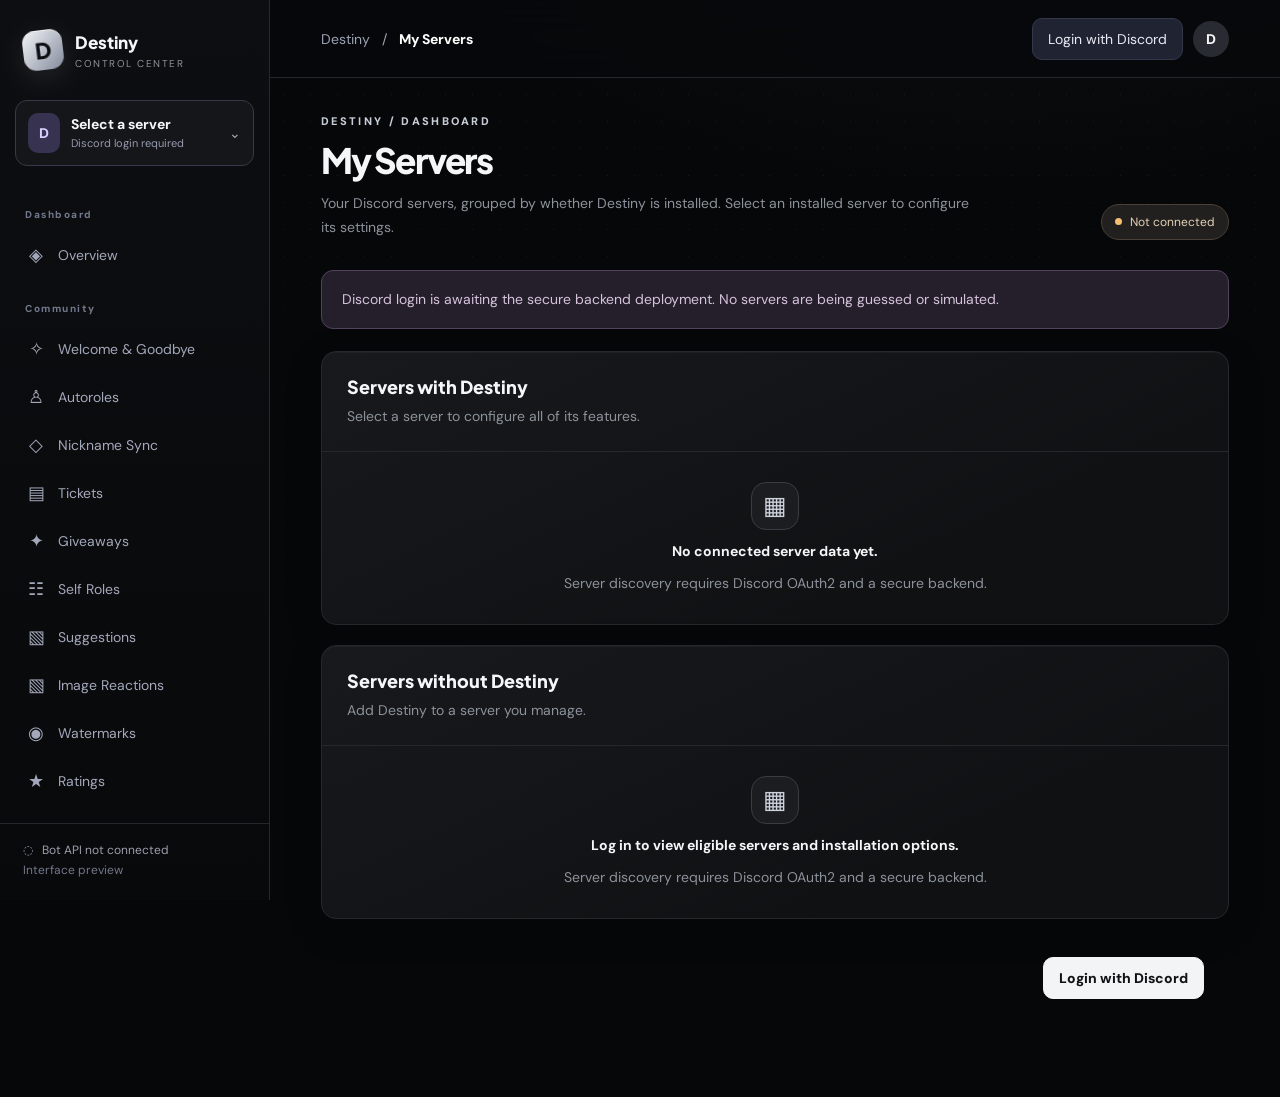
==== index.html @ 7f2bdb29 "Fix blocking JavaScript syntax error and make Discord login status actionable" ====
<!doctype html><html lang="en"><head><meta charset="utf-8"><meta name="viewport" content="width=device-width,initial-scale=1"><meta name="theme-color" content="#0b0d13"><title>DestinyDashboard | Destiny</title><link rel="preconnect" href="https://fonts.googleapis.com"><link href="https://fonts.googleapis.com/css2?family=DM+Sans:wght@400;500;600;700&family=Plus+Jakarta+Sans:wght@400;500;600;700;800&display=swap" rel="stylesheet"><style>
:root{color-scheme:dark;--bg:#060708;--panel:#101113;--line:#25272b;--muted:#8c929b;--fg:#f5f6f8;--accent:#d7dce6}*{box-sizing:border-box}body{margin:0;background:var(--bg);color:var(--fg);font:14px 'DM Sans',sans-serif}button,input,textarea,select{font:inherit}button{cursor:pointer}button:focus-visible,input:focus-visible,textarea:focus-visible{outline:2px solid var(--accent);outline-offset:2px}.app{display:flex;min-height:100vh}.sidebar{width:270px;background:#0b0c0e;border-right:1px solid #242734;position:sticky;top:0;height:100vh;display:flex;flex-direction:column;flex-shrink:0}.logo{display:flex;align-items:center;gap:12px;padding:26px 23px}.emblem{background:linear-gradient(135deg,#f3f5f8,#838b9c);color:#0b0d10;font:800 22px 'Plus Jakarta Sans';width:40px;height:40px;display:grid;place-items:center;border-radius:13px}.logo strong{font:800 17px 'Plus Jakarta Sans'}.logo small{display:block;color:var(--muted);font-size:10px;letter-spacing:.15em;margin-top:4px}.server-select{margin:0 15px 19px;padding:12px;border:1px solid #35394a;border-radius:12px;background:#151619;display:flex;align-items:center;gap:11px}.server-icon{background:#363250;color:#d6d0ff;padding:11px;border-radius:10px;font-weight:800}.server-select strong{display:block}.server-select small{color:#969bb0;font-size:11px}.server-select .chev{margin-left:auto;color:#a2a8bb}.navscroll{overflow-y:auto;padding:0 13px 18px;scrollbar-width:thin}.nav-group{font-size:10px;font-weight:800;letter-spacing:.15em;color:#72788c;margin:23px 12px 10px}.navitem{width:100%;background:none;border:0;color:#a2a8ba;padding:12px 13px;border-radius:10px;display:flex;align-items:center;gap:12px;text-align:left;transition:background .2s,color .2s,transform .2s}.navitem:hover{background:#202332;color:white}.navitem.active{background:#ffffff12;color:#f8f9fb;font-weight:700}.navitem .glyph{font-size:18px;width:20px;text-align:center}.sidebar-foot{margin-top:auto;border-top:1px solid var(--line);padding:18px 23px;color:#9ba0b0;font-size:12px}.main{min-width:0;flex:1}.topbar{height:78px;border-bottom:1px solid var(--line);display:flex;align-items:center;justify-content:space-between;padding:0 clamp(20px,4vw,55px);gap:15px}.breadcrumb{color:#9ca2b4}.breadcrumb strong{color:white}.right{display:flex;gap:10px;align-items:center}.button{background:#202331;border:1px solid #34384b;color:#e9eaf5;border-radius:10px;padding:11px 15px;transition:transform .2s,background .2s}.button:hover{transform:translateY(-2px);background:#2a2d40}.button.primary{background:#f3f4f6;border-color:#f3f4f6;color:#111214;font-weight:800}.avatar{width:36px;height:36px;background:#282b31;border-radius:50%;display:grid;place-items:center;font-weight:800}.content{max-width:1280px;padding:36px clamp(20px,4vw,55px) 80px;margin:auto}.pagehead{display:flex;align-items:flex-end;justify-content:space-between;gap:18px;margin-bottom:30px}.eyebrow{color:#c8ced9;font-size:11px;letter-spacing:.15em;text-transform:uppercase;font-weight:800}.pagehead h1{font:800 clamp(26px,3vw,35px) 'Plus Jakarta Sans';letter-spacing:-.04em;margin:10px 0}.pagehead p{color:var(--muted);margin:0;line-height:1.7;max-width:650px}.status{display:inline-flex;align-items:center;gap:8px;background:#241f2c;color:#d9bedb;border:1px solid #514057;border-radius:30px;padding:9px 13px;font-size:12px}.status i{width:7px;height:7px;border-radius:50%;background:#f5bf71}.stats{display:grid;grid-template-columns:repeat(4,minmax(0,1fr));gap:15px}.card{background:var(--panel);border:1px solid var(--line);border-radius:15px;padding:22px;transition:border-color .2s,transform .2s}.card:hover{border-color:#514c75}.card .metric{font:800 31px 'Plus Jakarta Sans';margin:18px 0 6px}.card .label{color:#b5bac9}.card small{color:#858c9f}.heading{font:800 18px 'Plus Jakarta Sans';margin:34px 0 16px}.feature-grid{display:grid;grid-template-columns:repeat(3,minmax(0,1fr));gap:15px}.feature{min-height:175px;text-align:left;display:flex;flex-direction:column;align-items:flex-start}.feature .symbol{font-size:24px;background:#25272c;border-radius:12px;padding:10px;margin-bottom:17px;color:#d6dce7}.feature strong{font:700 15px 'Plus Jakarta Sans';margin-bottom:7px}.feature p{margin:0;color:var(--muted);line-height:1.6;flex:1}.feature .arrow{align-self:flex-end;color:#b9b0ff;font-size:20px}.split{display:grid;grid-template-columns:1.6fr 1fr;gap:16px}.row{display:flex;align-items:center;justify-content:space-between;gap:12px;padding:16px 0;border-bottom:1px solid var(--line)}.row:last-child{border:0}.row small{color:var(--muted);display:block;margin-top:5px}.badge{color:#c8c1ff;background:#ffffff12;border:1px solid #ffffff25;border-radius:25px;padding:6px 10px;font-size:11px;white-space:nowrap}.panel{background:var(--panel);border:1px solid var(--line);border-radius:15px;overflow:hidden}.panel-head{padding:23px 25px;border-bottom:1px solid var(--line)}.panel-head h2{font:800 18px 'Plus Jakarta Sans';margin:0 0 7px}.panel-head p{margin:0;color:var(--muted);line-height:1.6}.fieldrow{padding:22px 25px;border-bottom:1px solid var(--line);display:grid;grid-template-columns:minmax(150px,1fr) minmax(210px,1.1fr);gap:20px;align-items:center}.fieldrow:last-child{border:0}.fieldrow strong{display:block;font-weight:700}.fieldrow small{display:block;color:var(--muted);margin-top:6px;line-height:1.6}.input{width:100%;background:#0e111a;border:1px solid #34394a;color:#f4f5ff;border-radius:10px;padding:12px 13px;min-height:44px}textarea.input{min-height:95px;resize:vertical}.toggle{width:47px;height:27px;border-radius:30px;border:1px solid #555c6d;background:#303646;position:relative;justify-self:start}.toggle:after{content:"";position:absolute;width:19px;height:19px;border-radius:50%;background:#aab0bf;top:3px;left:3px;transition:left .2s}.toggle.on{background:#8276e7}.toggle.on:after{left:23px;background:#fff}.actions{padding:18px 25px;display:flex;justify-content:flex-end;align-items:center;gap:10px}.alert{background:#241f2b;border:1px solid #53425c;color:#d6c2dc;border-radius:12px;padding:17px 20px;line-height:1.7;margin-top:18px}.catalog{display:grid;grid-template-columns:repeat(2,minmax(0,1fr));gap:12px}.command{padding:17px 20px;background:#151925;border:1px solid #303447;border-radius:12px}.command strong{font-family:monospace}.command small{float:right;color:#b5adff}.toolbar{display:flex;gap:12px;margin-bottom:20px}.toolbar .input{flex:1}.hidden{display:none!important}.menu{display:none}.overlay{display:none}@media(max-width:1100px){.stats{grid-template-columns:repeat(2,1fr)}.feature-grid{grid-template-columns:repeat(2,1fr)}}@media(max-width:760px){.sidebar{position:fixed;z-index:10;transform:translateX(-100%);transition:transform .25s}.sidebar.open{transform:none}.overlay.open{display:block;position:fixed;inset:0;background:#0009;z-index:9}.menu{display:block}.topbar{padding:0 18px}.content{padding:28px 18px}.feature-grid,.split,.catalog{grid-template-columns:1fr}.pagehead{display:block}.pagehead .status{margin-top:18px}.fieldrow{grid-template-columns:1fr;gap:12px}.right .button{font-size:12px}.stats{gap:10px}.card{padding:17px}}@media(prefers-reduced-motion:reduce){*,*:before,*:after{transition:none!important;animation:none!important}}
.ai-plans{display:grid;grid-template-columns:repeat(2,minmax(0,1fr));gap:16px;margin-bottom:20px}.ai-plan{padding:27px}.ai-plan h2{font:800 28px 'Plus Jakarta Sans';margin:17px 0 7px}.ai-plan p{color:#a4aac0;line-height:1.6;margin:0 0 18px}.premium-plan{background:radial-gradient(ellipse at 100% 0%,#7365bb35,transparent 65%),#171625;border-color:#5b606b}.ai-benefit{padding:9px 0;color:#c2c5d3}.ai-plan-foot{margin-top:21px;padding-top:18px;border-top:1px solid #38364d;color:#b5aaff;font-weight:700}.ai-usage{margin-bottom:20px}.usage-body{padding:24px}.usage-top{font-weight:700;margin-bottom:15px}.usage-track{height:12px;border-radius:20px;background:#303347;margin-bottom:12px}.usage-body small{color:#9299ac}.premium-tag{display:inline-block;margin-top:10px;background:#7664b22b;border:1px solid #7d68ba66;border-radius:7px;padding:5px 9px;color:#c5b4ff;font-size:10px;font-weight:800;letter-spacing:.07em}.premium-locked{background:#19172466}.premium-locked .input,.premium-locked .toggle{opacity:.48;cursor:not-allowed}@media(max-width:760px){.ai-plans{grid-template-columns:1fr}}
/* Destiny motion and material system */
html{scroll-behavior:smooth}body{background:radial-gradient(ellipse 65% 40% at 78% -10%,#31384428,transparent 72%),#060708;overflow-x:hidden}
body:before{content:"";position:fixed;inset:0;pointer-events:none;z-index:0;opacity:.14;background-image:radial-gradient(#a7b0be 0.6px,transparent .6px);background-size:27px 27px;mask-image:linear-gradient(to bottom,#000,transparent 75%)}
.app{position:relative;z-index:1}.sidebar{background:linear-gradient(180deg,#0d0e11,#08090a)}.logo{padding-top:30px;padding-bottom:30px}.emblem{box-shadow:0 7px 26px #a9b2c022, inset 0 1px 0 #fff9;transform:rotate(-7deg);transition:transform .55s cubic-bezier(.2,1.7,.3,1)}.emblem:hover{transform:rotate(0deg) scale(1.08)}
.topbar{background:#08090bbd;backdrop-filter:blur(20px);-webkit-backdrop-filter:blur(20px)}.content{animation:destinyEnter .65s cubic-bezier(.16,1,.3,1) both}
.card,.panel,.command{background:linear-gradient(155deg,#17191c,#101113 72%);box-shadow:0 10px 36px #00000030,inset 0 1px 0 #ffffff0a}.card{position:relative;transform-style:preserve-3d;will-change:transform;transition:transform .42s cubic-bezier(.16,1,.3,1),box-shadow .42s,border-color .42s}.card:hover{transform:perspective(950px) translateY(-5px) rotateX(1.4deg);box-shadow:0 22px 55px #0009,0 0 0 1px #ffffff0c,inset 0 1px 0 #ffffff14;border-color:#6a6f79}.feature .symbol{background:linear-gradient(145deg,#343840,#1b1e22);box-shadow:inset 0 1px 0 #ffffff1b,0 8px 20px #0006}.feature .arrow{transition:transform .3s}.feature:hover .arrow{transform:translate(4px,-4px)}.navitem{transition:background .25s,color .25s,transform .35s cubic-bezier(.16,1,.3,1)}.navitem:hover{transform:translateX(4px)}.button{transition:transform .3s cubic-bezier(.16,1,.3,1),background .2s,box-shadow .3s}.button.primary:hover{box-shadow:0 9px 30px #d6dbe52b}.button:active,.feature:active{transform:scale(.975)}.input{background:#090a0c;border-color:#34373e}.input:focus{border-color:#b3b9c5;box-shadow:0 0 0 3px #ffffff12;outline:0}.toggle.on{background:#e5e8ee}.toggle.on:after{background:#17191d}.status{background:#22201e;color:#e3d1b8;border-color:#4a4037}.eyebrow{letter-spacing:.21em}.pagehead h1{letter-spacing:-.055em}.ai-plan.premium-plan{background:radial-gradient(ellipse at 90% -10%,#8994a327,transparent 62%),linear-gradient(145deg,#191b20,#0e1012);border-color:#4c515b}.premium-tag{background:#ffffff10;border-color:#ffffff30;color:#e4e8ef}.ai-plan-foot{color:#dce0e8}.badge{color:#dce0e8}
@keyframes destinyEnter{from{opacity:0;transform:translateY(16px);filter:blur(3px)}to{opacity:1;transform:translateY(0);filter:blur(0)}}@media(prefers-reduced-motion:reduce){html{scroll-behavior:auto}.content{animation:none}.card:hover{transform:none}}
.server-empty{min-height:172px;display:flex;flex-direction:column;align-items:center;justify-content:center;gap:12px;padding:30px;text-align:center}.server-empty-icon{width:48px;height:48px;border:1px solid #393c42;background:#1b1d21;border-radius:15px;display:grid;place-items:center;color:#cdd2dc;font-size:25px}.server-empty strong{font-size:14px}.server-empty p{color:var(--muted);margin:0;line-height:1.6}.server-select{transition:background .2s,transform .3s}.server-select:hover{background:#24262b;transform:translateY(-2px)}.login-notice{position:fixed;bottom:24px;right:24px;z-index:300;max-width:380px;border:1px solid #595d65;padding:21px 44px 20px 20px;background:#1b1d21;color:#f4f5f7;border-radius:15px;box-shadow:0 25px 90px #000a;animation:destinyEnter .3s ease-out}.login-notice strong{display:block;font-size:14px}.login-notice p{font-size:13px;color:#bec2cb;line-height:1.6;margin:9px 0 0}.login-close{background:none;border:0;color:#ced3dc;position:absolute;top:13px;right:14px;font-size:16px}@media(max-width:560px){.login-notice{left:15px;right:15px;bottom:15px}}</style></head><body><div class="overlay" id="overlay"></div><div class="app"><aside class="sidebar" id="sidebar"><div class="logo"><div class="emblem">D</div><div><strong>Destiny</strong><small>CONTROL CENTER</small></div></div><div class="server-select"><div class="server-icon">D</div><div><strong>Select a server</strong><small>Discord login required</small></div><span class="chev">⌄</span></div><div class="navscroll" id="nav"></div><div class="sidebar-foot">◌ &nbsp; Bot API not connected<br><span style="color:#71788c;line-height:2">Interface preview</span></div></aside><main class="main"><header class="topbar"><div style="display:flex;align-items:center;gap:14px"><button class="button menu" id="menu" aria-label="Open menu">☰</button><span class="breadcrumb">Destiny &nbsp; / &nbsp; <strong id="crumb">Overview</strong></span></div><div class="right"><button class="button" id="connect">Login with Discord</button><div class="avatar">D</div></div></header><div class="content" id="content"></div></main></div><script>
const FOUNDER_IDS=['1348206616973152336','1041404091936538624'];window.DESTINY_API_URL='';const sections=[["Overview","layout-dashboard","Dashboard","Monitor bot health and configure your server"],["Welcome & Goodbye","hand","Community","Personalize join and leave experiences"],["Autoroles","users","Community","Automatic member and bot roles"],["Nickname Sync","tag","Community","Keep rank-based nicknames consistent"],["Tickets","ticket","Community","Support ticket panels and channels"],["Giveaways","gift","Community","Giveaway creation and entries"],["Self Roles","list-check","Community","Member role selection panels"],["Suggestions","message-square","Community","Collect and organize feedback"],["Image Reactions","image","Community","Automatic image reposts and reactions"],["Watermarks","droplets","Community","Owner-controlled image watermarks"],["Ratings","star","Community","Two-reaction rating channels"],["Moderation","shield","Security","Warnings, mutes, kicks and bans"],["Anti-Raid","shield-alert","Security","Honeypot protection"],["Invite Tracker","user-plus","Insights","Invite attribution and leaderboards"],["Server Stats","chart-no-axes-column","Insights","Automatic stat channels"],["Deployments","calendar-clock","Operations","Deployment schedules and reminders"],["Squads","users-round","Operations","Fireteam formation"],["Bump Reminder","bell","Operations","DISBOARD reminders"],["AI Assistant","bot","Operations","Channel AI and conversation memory"],["Commands","terminal","Advanced","Search command reference"],["Integrations","plug","Advanced","Connect authentication and bot API"]],configs={"Welcome & Goodbye":[["Welcome channel","channel","Channel where new members are greeted"],["Welcome message","textarea","Supports {user} and {username}"],["Goodbye channel","channel","Where departure messages appear"],["Goodbye message","textarea","Message shown when a member leaves"],["Show avatar","toggle","Include profile picture in welcome image"],["Show footer","toggle","Display image footer"]],"Autoroles":[["Member roles","roles","Automatically assign to human members"],["Bot roles","roles","Automatically assign to bots"],["Apply on join","toggle","Enable role assignment for new members"]],"Nickname Sync":[["Target role","role","Role whose members receive the nickname"],["Nickname template","text","Use {username} in the nickname"],["Enforce nickname","toggle","Reapply when nicknames or roles change"]],"Tickets":[["Panel channel","channel","Where members open tickets"],["Ticket category","channel","Category for new ticket channels"],["Panel message","textarea","Description on the panel"],["Button label","text","Text on the open ticket button"],["Opening message","textarea","Message inside new tickets"]],"Giveaways":[["Giveaway title","text","Name of the event"],["Prize","text","What members can win"],["Description","textarea","Optional details"],["Duration","text","Example: 1d or 12h"],["Maximum entrants","number","Optional limit"]],"Self Roles":[["Panel channel","channel","Where role selection appears"],["Panel message","textarea","Instructions for members"],["Selectable roles","roles","Roles offered to members"],["Single selection","toggle","Only one role at a time"]],"Suggestions":[["Suggestions channel","channel","Where suggestions are posted"],["Enabled","toggle","Accept community suggestions"]],"Image Reactions":[["Image channel","channel","Image repost and reaction channel"],["Reaction emojis","text","Enter emojis separated by spaces"]],"Watermarks":[["Target channel","channel","Channel whose images are watermarked"],["Watermark text","text","Bottom-center text, max 80 characters"],["Watermark emojis","text","Optional watermark emojis"]],"Ratings":[["Rating channel","channel","Where messages receive rating reactions"],["Positive emoji","text","First rating emoji"],["Negative emoji","text","Second rating emoji"]],"Moderation":[["Moderation log channel","channel","Where moderation records appear"],["Warn thresholds","text","Requires bot integration to inspect current escalation rules"]],"Anti-Raid":[["Honeypot channel","channel","Channel monitored for unauthorized posts"],["Enabled","toggle","Enable protection"]],"Invite Tracker":[["Tracking enabled","toggle","Collect invite attribution"],["Leaderboard channel","channel","Optional reporting channel"]],"Server Stats":[["Statistics category","channel","Category for generated stat channels"],["Member count","toggle","Display member count"],["Bot count","toggle","Display bot count"],["Online count","toggle","Display online count"]],"Deployments":[["Deployment channel","channel","Channel used for announcements"],["Schedule","text","Example: tomorrow 18:30"],["Reminder","toggle","Send advance warning"]],"Squads":[["Voting message ID","text","Message containing squad reactions"],["Squad leader mode","text","Select leaders from configured candidates"]],"Bump Reminder":[["Reminder channel","channel","DISBOARD reminder channel"],["Reminder role","role","Role to mention after bump"],["Reminder enabled","toggle","Remind two hours after bump"]],"AI Assistant":[["AI enabled","toggle","Enable AI replies"],["AI channel","channel","Channel where AI is allowed"],["Memory enabled","toggle","Retain channel conversation context"]]},commands=[{"name":"ping","permission":"Public"},{"name":"members","permission":"Public"},{"name":"serverinfo","permission":"Public"},{"name":"userinfo","permission":"Public"},{"name":"history","permission":"Public"},{"name":"searchchat","permission":"Public"},{"name":"stats","permission":"Public"},{"name":"help","permission":"Public"},{"name":"site","permission":"Public"},{"name":"gif","permission":"Public"},{"name":"ai","permission":"Public"},{"name":"avatar","permission":"Public"},{"name":"servericon","permission":"Public"},{"name":"botinfo","permission":"Public"},{"name":"invites","permission":"Public"},{"name":"invites-leaderboard","permission":"Public"},{"name":"mute","permission":"Staff"},{"name":"unmute","permission":"Staff"},{"name":"ban","permission":"Staff"},{"name":"kick","permission":"Staff"},{"name":"warn","permission":"Staff"},{"name":"unwarn","permission":"Staff"},{"name":"resetstats","permission":"Staff"},{"name":"svwarn","permission":"Staff"},{"name":"svunwarn","permission":"Staff"},{"name":"resetsvstats","permission":"Staff"},{"name":"logs","permission":"Staff"},{"name":"svlogs","permission":"Staff"},{"name":"fulllogs","permission":"Staff"},{"name":"clear","permission":"Staff"},{"name":"say","permission":"Staff"},{"name":"dm","permission":"Staff"},{"name":"stop","permission":"Staff"},{"name":"start","permission":"Staff"},{"name":"deployment cancel","permission":"Staff"},{"name":"deployment reschedule","permission":"Staff"},{"name":"deployment","permission":"Staff"},{"name":"squad","permission":"Staff"},{"name":"giveaway","permission":"Staff"},{"name":"selfrole","permission":"Staff"},{"name":"rating","permission":"Staff"},{"name":"autorole","permission":"Staff"},{"name":"autorolegive","permission":"Staff"},{"name":"rolegive","permission":"Staff"},{"name":"autorolebot","permission":"Staff"},{"name":"autorolebotgive","permission":"Staff"},{"name":"rolebotgive","permission":"Staff"},{"name":"suggestion","permission":"Staff"},{"name":"imagesr","permission":"Staff"},{"name":"imagesrstats","permission":"Staff"},{"name":"imagesremove","permission":"Staff"},{"name":"welcomer","permission":"Staff"},{"name":"goodbye","permission":"Staff"},{"name":"tickets","permission":"Staff"},{"name":"antiraid","permission":"Staff"},{"name":"serverstats","permission":"Staff"},{"name":"pacimagesr","permission":"Owner"},{"name":"pacimagesrremove","permission":"Owner"},{"name":"nicknamerole","permission":"Owner"},{"name":"test","permission":"Owner"},{"name":"elink","permission":"Owner"},{"name":"turnoff","permission":"Owner"}];
const nav=document.getElementById('nav'),content=document.getElementById('content'),sidebar=document.getElementById('sidebar'),overlay=document.getElementById('overlay');let current='My Servers',draft={},selectedGuild=null;const icons={'Overview':'◈','My Servers':'▦','Welcome & Goodbye':'✧','Autoroles':'♙','Nickname Sync':'◇','Tickets':'▤','Giveaways':'✦','Self Roles':'☷','Suggestions':'▧','Image Reactions':'▧','Watermarks':'◉','Ratings':'★','Moderation':'⬡','Anti-Raid':'⚑','Invite Tracker':'♧','Server Stats':'▥','Deployments':'◷','Squads':'♟','Bump Reminder':'♧','AI Assistant':'✳','Bot Appearance':'◈','Commands':'⌘','Discord Login':'↗'};
function el(tag,cls,txt){const x=document.createElement(tag);if(cls)x.className=cls;if(txt!==undefined)x.textContent=txt;return x}function add(parent,...children){parent.append(...children);return parent}
let group='';for(const [name,icon,g] of sections){if(g!==group){group=g;nav.append(el('div','nav-group',g))}const b=el('button','navitem');b.dataset.page=name;add(b,el('span','glyph',icons[name]||'◈'),el('span','',name));b.onclick=()=>go(name);nav.append(b)}
function header(name,subtitle){const wrap=el('div','pagehead'),left=el('div');add(left,el('div','eyebrow','Destiny / '+(sections.find(x=>x[0]===name)?.[2]||'Dashboard')),el('h1','',name==='Overview'?'Your server, simplified.':name),el('p','',subtitle));add(wrap,left,add(el('div','status'),el('i'),el('span','','Not connected')));return wrap}
function go(name){current=name;draft={};document.getElementById('crumb').textContent=name;nav.querySelectorAll('.navitem').forEach(x=>x.classList.toggle('active',x.dataset.page===name));sidebar.classList.remove('open');overlay.classList.remove('open');history.replaceState(null,'','#'+encodeURIComponent(name));content.replaceChildren();content.style.animation='none';void content.offsetWidth;content.style.animation='';if(name==='My Servers')myServers();else if(name==='Overview')overview();else if(name==='Commands')showCommands();else if(name==='Discord Login')integrations();else settings(name);window.scrollTo(0,0)}
function feature(name,description){const b=el('button','card feature');add(b,el('span','symbol',icons[name]||'✧'),el('strong','',name),el('p','',description),el('span','arrow','↗'));b.onclick=()=>go(name);return b}
function loginDiscord(){
const api=String(window.DESTINY_API_URL||'').trim();
if(!api || !api.startsWith('https://')){
 const existing=document.getElementById('login-notice');
 if(existing)existing.remove();
 const notice=el('div','login-notice');
 notice.id='login-notice';
 notice.setAttribute('role','alert');
 add(notice,el('strong','','Discord sign-in is not connected yet'),el('p','','The page is ready, but the OAuth server has not been deployed. A Discord Application ID and securely hosted authentication service are required for real login.'));
 const close=el('button','login-close','✕');close.setAttribute('aria-label','Dismiss');close.onclick=()=>notice.remove();notice.append(close);
 document.body.append(notice);return;
}
const base=api.endsWith('/')?api.slice(0,-1):api;
window.location.assign(base+'/api/auth/discord');
}
function myServers(){
content.append(header('My Servers','Your Discord servers, grouped by whether Destiny is installed. Select an installed server to configure its settings.'));
const notice=el('div','alert','Discord login is awaiting the secure backend deployment. No servers are being guessed or simulated.');notice.style.marginBottom='22px';content.append(notice);
for(const [title,subtitle,empty] of [['Servers with Destiny','Select a server to configure all of its features.','No connected server data yet.'],['Servers without Destiny','Add Destiny to a server you manage.','Log in to view eligible servers and installation options.']]){
const p=el('section','panel');p.style.marginBottom='20px';const h=el('div','panel-head');add(h,el('h2','',title),el('p','',subtitle));p.append(h);const e=el('div','server-empty');add(e,el('div','server-empty-icon','▦'),el('strong','',empty),el('p','','Server discovery requires Discord OAuth2 and a secure backend.'));p.append(e);content.append(p)}
const actions=el('div','actions');const btn=el('button','button primary','Login with Discord');btn.onclick=loginDiscord;actions.append(btn);content.append(actions);
}
function overview(){content.append(header('Overview','Everything your Destiny bot can do, organized into settings you can actually find.'));const stats=el('div','stats');for(const [title,value,sub] of [['Members','—','Awaiting Discord'],['Online','—','Awaiting Discord'],['Commands used','—','Awaiting telemetry'],['Uptime','—','Awaiting telemetry']]){const c=el('article','card');add(c,el('span','label',title),el('div','metric',value),el('small','',sub));stats.append(c)}content.append(stats,el('h2','heading','Quick setup'));const grid=el('div','feature-grid');for(const name of ['Welcome & Goodbye','Autoroles','Tickets','Bot Appearance','Server Stats','Nickname Sync'])grid.append(feature(name,sections.find(x=>x[0]===name)[3]));content.append(grid,el('h2','heading','System overview'));const split=el('div','split'),left=el('div','panel'),right=el('div','panel');const lh=el('div','panel-head');add(lh,el('h2','','Features'),el('p','','Manage the bot through dedicated pages'));left.append(lh);for(const name of ['Giveaways','Invite Tracker','Deployments','AI Assistant']){const r=el('div','row');r.style.margin='0 22px';add(r,el('strong','',name),el('span','badge','Configure →'));r.style.cursor='pointer';r.onclick=()=>go(name);left.append(r)}const rh=el('div','panel-head');add(rh,el('h2','','Connection status'),el('p','','Live controls require an authenticated backend'));right.append(rh);for(const [n,s] of [['Dashboard','Ready'],['Discord login','Not connected'],['Bot API','Not connected']]){const r=el('div','row');r.style.margin='0 22px';add(r,el('span','',n),el('span','badge',s));right.append(r)}split.append(left,right);content.append(split)}
function settings(name){if(name==='AI Assistant'){aiStudio();return}if(name==='Bot Appearance'){botAppearance();return}content.append(header(name,sections.find(x=>x[0]===name)?.[3]||'Manage settings'));if(!selectedGuild){const n=el('div','alert','No Discord server selected. Connect Discord and choose a server from My Servers before editing settings.');n.style.marginBottom='18px';content.append(n)}const panel=el('section','panel'),ph=el('div','panel-head');add(ph,el('h2','','Configuration'),el('p','','Set up your preferences using the fields below. These values are not yet connected to the running bot.'));panel.append(ph);const fields=configs[name]||[];for(const [label,type,help] of fields){const row=el('div','fieldrow'),info=el('div');add(info,el('strong','',label),el('small','',help));let input;if(type==='toggle'){input=el('button','toggle');input.type='button';input.setAttribute('aria-label',label);input.setAttribute('aria-pressed','false');input.onclick=()=>{input.classList.toggle('on');input.setAttribute('aria-pressed',input.classList.contains('on'));draft[label]=input.classList.contains('on')}}else if(type==='textarea'){input=el('textarea','input');input.placeholder='Enter '+label.toLowerCase();input.oninput=()=>draft[label]=input.value}else{input=el('input','input');input.type=type==='number'?'number':'text';input.placeholder=type==='channel'?'Select a channel after connecting Discord':type==='roles'||type==='role'?'Select roles after connecting Discord':'Enter '+label.toLowerCase();input.oninput=()=>draft[label]=input.value}row.append(info,input);panel.append(row)}const actions=el('div','actions'),msg=el('span','', '');msg.style.color='#a6aec1';const reset=el('button','button','Cancel'),save=el('button','button primary','Save changes');reset.onclick=()=>go(name);save.onclick=()=>{msg.textContent='Connect Discord and the bot API to save changes safely.'};actions.append(msg,reset,save);panel.append(actions);content.append(panel);const alert=el('div','alert','Preview mode: No changes are being sent to Discord or written to the bot configuration. Role/channel selection and saving will be enabled only after secure authentication and API integration.');content.append(alert)}
function botAppearance(){
content.append(header('Bot Appearance','Customize the Destiny bot identity with Premium appearance controls.'));
const p=el('section','panel'),h=el('div','panel-head');add(h,el('h2','','Bot identity'),el('p','','Preview profile and server identity changes. Actual updates require Discord login, permission checks, and the bot API.'));p.append(h);
const fields=[['Server nickname','text','Changes how the bot appears in the selected Discord server'],['Profile picture URL','url','Static PNG/JPG or animated GIF when supported by Discord'],['Banner image URL','url','Static or animated image if Discord permits bot banners'],['About me','textarea','Public description where supported']];
for(const [name,type,help] of fields){const row=el('div','fieldrow'),info=el('div');add(info,el('strong','',name),el('small','',help));info.append(el('span','premium-tag','✦ PREMIUM'));const input=type==='textarea'?el('textarea','input'):el('input','input');if(type!=='textarea')input.type=type==='url'?'url':'text';input.placeholder=type==='url'?'https://example.com/image.png':'Enter '+name.toLowerCase();input.disabled=true;row.classList.add('premium-locked');row.append(info,input);p.append(row)}
const actions=el('div','actions'),msg=el('span','','');msg.style.color='#a6aec1';const btn=el('button','button primary','Apply appearance');btn.onclick=()=>msg.textContent='Connect Discord and the bot API to verify Premium access and apply changes.';actions.append(msg,btn);p.append(actions);content.append(p);
const access=el('section','panel');access.style.marginTop='20px';const ah=el('div','panel-head');add(ah,el('h2','','Founder Premium access'),el('p','','Lifetime complimentary Premium is reserved for the two founder Discord accounts.'));access.append(ah);for(const [label,id] of [['Founder','1348206616973152336'],['Co-founder','1041404091936538624']]){const row=el('div','row');row.style.padding='17px 25px';const who=el('div');add(who,el('strong','',label),el('small','',id));row.append(who,el('span','badge','Lifetime Premium'));access.append(row)}content.append(access,el('div','alert','Founder entitlements are defined in the dashboard design, but not authenticated or enforced yet. A backend must verify Discord account IDs before granting privileges. Animated assets depend on Discord support, not the Destiny plan.'));
}
function aiStudio(){
content.append(header('AI Assistant','A dedicated AI workspace with transparent usage limits, model selection, and premium controls.'));
const plans=el('div','ai-plans');
for(const [tier,price,details,features] of [
['Free','100 / day','100 AI messages per server per UTC day',['Standard AI model','Basic channel configuration','Daily allowance resets at 00:00 UTC']],
['Premium','Coming soon','Higher limits and advanced features',['Advanced AI model selection','Custom personality and expanded memory','Priority processing']]]){
const card=el('article','card ai-plan'+(tier==='Premium'?' premium-plan':''));
const tag=el('div','eyebrow',tier==='Premium'?'✦ Destiny PREMIUM':'Destiny FREE');
const heading=el('h2','',price);const p=el('p','',details);
card.append(tag,heading,p);
for(const f of features){const item=el('div','ai-benefit','✓  '+f);card.append(item)}
const foot=el('div','ai-plan-foot',tier==='Premium'?'Premium subscriptions not configured':'Default plan');card.append(foot);plans.append(card)}
content.append(plans);
const usage=el('section','panel ai-usage'),head=el('div','panel-head');
add(head,el('h2','','Daily AI usage'),el('p','','Free plan: 100 messages per server per UTC day. Usage must be measured by the running bot.'));
usage.append(head);
const body=el('div','usage-body');add(body,el('div','usage-top','Messages remaining: unavailable until connected'),el('div','usage-track'));const note=el('small','','The bot is not connected, so no real usage counter or quota enforcement is active on this website.');body.append(note);usage.append(body);content.append(usage);
const panel=el('section','panel'),ph=el('div','panel-head');add(ph,el('h2','','AI configuration'),el('p','','Choose the AI experience for your server. Changes require a connected, authenticated bot backend.'));panel.append(ph);
for(const [label,kind,help,premium] of [
['AI status','toggle','Enable AI responses',false],
['AI channel','text','Discord channel ID where AI can reply',false],
['Free model','select','Standard model currently configured in the bot',false],
['Custom personality','textarea','Premium: adjust the assistant’s tone and instructions',true],
['Expanded memory','toggle','Premium: extended conversation context',true],
['Priority responses','toggle','Premium: elevated request priority',true],
['Advanced model','select','Premium: additional models when backend supports them',true]]){
const row=el('div','fieldrow'),info=el('div');add(info,el('strong','',label),el('small','',help));if(premium)info.append(el('span','premium-tag','✦ PREMIUM'));let input;
if(kind==='toggle'){input=el('button','toggle');input.type='button';input.setAttribute('aria-label',label);input.setAttribute('aria-pressed','false');input.onclick=()=>{input.classList.toggle('on');input.setAttribute('aria-pressed',String(input.classList.contains('on')))}}else if(kind==='textarea'){input=el('textarea','input');input.placeholder='Premium customization'}else if(kind==='select'){input=el('select','input');const option=el('option','',premium?'Available with Premium':'Current bot model (server managed)');input.append(option)}else{input=el('input','input');input.placeholder='Select after connecting Discord'}
if(premium){input.disabled=true;row.classList.add('premium-locked')}row.append(info,input);panel.append(row)}
const actions=el('div','actions');const msg=el('span','','');msg.style.color='#a6aec1';const save=el('button','button primary','Save AI settings');save.onclick=()=>msg.textContent='Connect the bot API to save and enforce AI settings.';actions.append(msg,save);panel.append(actions);content.append(panel,el('div','alert','The 100-message Free quota is a planned server-side rule, not currently enforced. A secure bot-side counter, plan validation, and UTC daily reset must be implemented before launch. Premium access is not sold or charged here.'));
}
function showCommands(){content.append(header('Commands','Reference for public, staff, and owner commands found in the Destiny bot source.'));const toolbar=el('div','toolbar'),search=el('input','input');search.placeholder='Search commands';search.setAttribute('aria-label','Search commands');const select=el('select','input');select.style.maxWidth='180px';for(const v of ['All','Public','Staff','Owner']){const o=el('option','',v);o.value=v;select.append(o)}toolbar.append(search,select);const grid=el('div','catalog');function render(){grid.replaceChildren();for(const x of commands.filter(x=>(select.value==='All'||select.value===x.permission)&&x.name.toLowerCase().includes(search.value.toLowerCase()))){const c=el('div','command');add(c,el('small','',x.permission),el('strong','','/'+x.name));grid.append(c)}}search.oninput=render;select.onchange=render;render();content.append(toolbar,grid)}
function integrations(){
content.append(header('Discord Login','Sign in with Discord to view servers you manage and configure Destiny.'));
const card=el('section','panel');card.style.maxWidth='650px';card.style.margin='0 auto';card.style.textAlign='center';card.style.padding='55px 28px';
const mark=el('div','','◈');mark.style.fontSize='44px';mark.style.marginBottom='18px';card.append(mark,el('h2','','Your servers. One dashboard.'));
const desc=el('p','','Sign in with Discord to access servers where Destiny is installed, or add Destiny to another server.');desc.style.color='#a4aab5';desc.style.lineHeight='1.8';desc.style.maxWidth='420px';desc.style.margin='14px auto 27px';card.append(desc);
const button=el('button','button primary','Login with Discord ↗');button.style.padding='16px 34px';button.onclick=loginDiscord;card.append(button);
const note=el('p','','Discord authentication will become available once the secure OAuth service is deployed.');note.style.color='#858b96';note.style.fontSize='12px';note.style.marginTop='20px';card.append(note);content.append(card);
}
document.getElementById('menu').onclick=()=>{sidebar.classList.add('open');overlay.classList.add('open')};overlay.onclick=()=>{sidebar.classList.remove('open');overlay.classList.remove('open')};document.getElementById('connect').onclick=loginDiscord;document.querySelector('.server-select').style.cursor='pointer';document.querySelector('.server-select').onclick=()=>go('My Servers');go(decodeURIComponent(location.hash.slice(1))&&sections.some(x=>x[0]===decodeURIComponent(location.hash.slice(1)))?decodeURIComponent(location.hash.slice(1)):'My Servers');
</script></body></html>
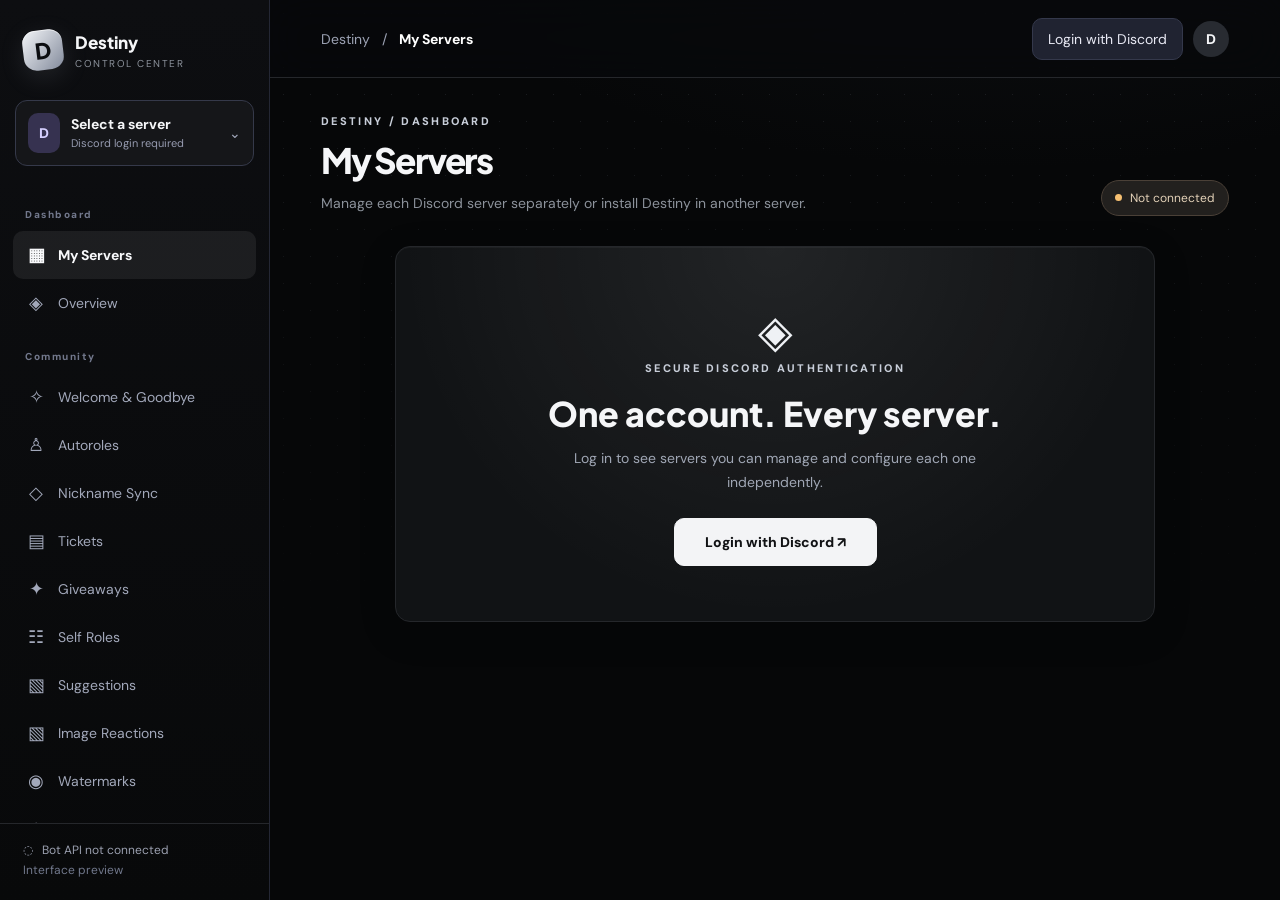
==== commit 1f757a4a: "Connect Destiny UI to OAuth API with account session and multi-server dashboard" ====
--- a/index.html
+++ b/index.html
@@ -8,35 +8,128 @@
 .topbar{background:#08090bbd;backdrop-filter:blur(20px);-webkit-backdrop-filter:blur(20px)}.content{animation:destinyEnter .65s cubic-bezier(.16,1,.3,1) both}
 .card,.panel,.command{background:linear-gradient(155deg,#17191c,#101113 72%);box-shadow:0 10px 36px #00000030,inset 0 1px 0 #ffffff0a}.card{position:relative;transform-style:preserve-3d;will-change:transform;transition:transform .42s cubic-bezier(.16,1,.3,1),box-shadow .42s,border-color .42s}.card:hover{transform:perspective(950px) translateY(-5px) rotateX(1.4deg);box-shadow:0 22px 55px #0009,0 0 0 1px #ffffff0c,inset 0 1px 0 #ffffff14;border-color:#6a6f79}.feature .symbol{background:linear-gradient(145deg,#343840,#1b1e22);box-shadow:inset 0 1px 0 #ffffff1b,0 8px 20px #0006}.feature .arrow{transition:transform .3s}.feature:hover .arrow{transform:translate(4px,-4px)}.navitem{transition:background .25s,color .25s,transform .35s cubic-bezier(.16,1,.3,1)}.navitem:hover{transform:translateX(4px)}.button{transition:transform .3s cubic-bezier(.16,1,.3,1),background .2s,box-shadow .3s}.button.primary:hover{box-shadow:0 9px 30px #d6dbe52b}.button:active,.feature:active{transform:scale(.975)}.input{background:#090a0c;border-color:#34373e}.input:focus{border-color:#b3b9c5;box-shadow:0 0 0 3px #ffffff12;outline:0}.toggle.on{background:#e5e8ee}.toggle.on:after{background:#17191d}.status{background:#22201e;color:#e3d1b8;border-color:#4a4037}.eyebrow{letter-spacing:.21em}.pagehead h1{letter-spacing:-.055em}.ai-plan.premium-plan{background:radial-gradient(ellipse at 90% -10%,#8994a327,transparent 62%),linear-gradient(145deg,#191b20,#0e1012);border-color:#4c515b}.premium-tag{background:#ffffff10;border-color:#ffffff30;color:#e4e8ef}.ai-plan-foot{color:#dce0e8}.badge{color:#dce0e8}
 @keyframes destinyEnter{from{opacity:0;transform:translateY(16px);filter:blur(3px)}to{opacity:1;transform:translateY(0);filter:blur(0)}}@media(prefers-reduced-motion:reduce){html{scroll-behavior:auto}.content{animation:none}.card:hover{transform:none}}
-.server-empty{min-height:172px;display:flex;flex-direction:column;align-items:center;justify-content:center;gap:12px;padding:30px;text-align:center}.server-empty-icon{width:48px;height:48px;border:1px solid #393c42;background:#1b1d21;border-radius:15px;display:grid;place-items:center;color:#cdd2dc;font-size:25px}.server-empty strong{font-size:14px}.server-empty p{color:var(--muted);margin:0;line-height:1.6}.server-select{transition:background .2s,transform .3s}.server-select:hover{background:#24262b;transform:translateY(-2px)}.login-notice{position:fixed;bottom:24px;right:24px;z-index:300;max-width:380px;border:1px solid #595d65;padding:21px 44px 20px 20px;background:#1b1d21;color:#f4f5f7;border-radius:15px;box-shadow:0 25px 90px #000a;animation:destinyEnter .3s ease-out}.login-notice strong{display:block;font-size:14px}.login-notice p{font-size:13px;color:#bec2cb;line-height:1.6;margin:9px 0 0}.login-close{background:none;border:0;color:#ced3dc;position:absolute;top:13px;right:14px;font-size:16px}@media(max-width:560px){.login-notice{left:15px;right:15px;bottom:15px}}</style></head><body><div class="overlay" id="overlay"></div><div class="app"><aside class="sidebar" id="sidebar"><div class="logo"><div class="emblem">D</div><div><strong>Destiny</strong><small>CONTROL CENTER</small></div></div><div class="server-select"><div class="server-icon">D</div><div><strong>Select a server</strong><small>Discord login required</small></div><span class="chev">⌄</span></div><div class="navscroll" id="nav"></div><div class="sidebar-foot">◌ &nbsp; Bot API not connected<br><span style="color:#71788c;line-height:2">Interface preview</span></div></aside><main class="main"><header class="topbar"><div style="display:flex;align-items:center;gap:14px"><button class="button menu" id="menu" aria-label="Open menu">☰</button><span class="breadcrumb">Destiny &nbsp; / &nbsp; <strong id="crumb">Overview</strong></span></div><div class="right"><button class="button" id="connect">Login with Discord</button><div class="avatar">D</div></div></header><div class="content" id="content"></div></main></div><script>
-const FOUNDER_IDS=['1348206616973152336','1041404091936538624'];window.DESTINY_API_URL='';const sections=[["Overview","layout-dashboard","Dashboard","Monitor bot health and configure your server"],["Welcome & Goodbye","hand","Community","Personalize join and leave experiences"],["Autoroles","users","Community","Automatic member and bot roles"],["Nickname Sync","tag","Community","Keep rank-based nicknames consistent"],["Tickets","ticket","Community","Support ticket panels and channels"],["Giveaways","gift","Community","Giveaway creation and entries"],["Self Roles","list-check","Community","Member role selection panels"],["Suggestions","message-square","Community","Collect and organize feedback"],["Image Reactions","image","Community","Automatic image reposts and reactions"],["Watermarks","droplets","Community","Owner-controlled image watermarks"],["Ratings","star","Community","Two-reaction rating channels"],["Moderation","shield","Security","Warnings, mutes, kicks and bans"],["Anti-Raid","shield-alert","Security","Honeypot protection"],["Invite Tracker","user-plus","Insights","Invite attribution and leaderboards"],["Server Stats","chart-no-axes-column","Insights","Automatic stat channels"],["Deployments","calendar-clock","Operations","Deployment schedules and reminders"],["Squads","users-round","Operations","Fireteam formation"],["Bump Reminder","bell","Operations","DISBOARD reminders"],["AI Assistant","bot","Operations","Channel AI and conversation memory"],["Commands","terminal","Advanced","Search command reference"],["Integrations","plug","Advanced","Connect authentication and bot API"]],configs={"Welcome & Goodbye":[["Welcome channel","channel","Channel where new members are greeted"],["Welcome message","textarea","Supports {user} and {username}"],["Goodbye channel","channel","Where departure messages appear"],["Goodbye message","textarea","Message shown when a member leaves"],["Show avatar","toggle","Include profile picture in welcome image"],["Show footer","toggle","Display image footer"]],"Autoroles":[["Member roles","roles","Automatically assign to human members"],["Bot roles","roles","Automatically assign to bots"],["Apply on join","toggle","Enable role assignment for new members"]],"Nickname Sync":[["Target role","role","Role whose members receive the nickname"],["Nickname template","text","Use {username} in the nickname"],["Enforce nickname","toggle","Reapply when nicknames or roles change"]],"Tickets":[["Panel channel","channel","Where members open tickets"],["Ticket category","channel","Category for new ticket channels"],["Panel message","textarea","Description on the panel"],["Button label","text","Text on the open ticket button"],["Opening message","textarea","Message inside new tickets"]],"Giveaways":[["Giveaway title","text","Name of the event"],["Prize","text","What members can win"],["Description","textarea","Optional details"],["Duration","text","Example: 1d or 12h"],["Maximum entrants","number","Optional limit"]],"Self Roles":[["Panel channel","channel","Where role selection appears"],["Panel message","textarea","Instructions for members"],["Selectable roles","roles","Roles offered to members"],["Single selection","toggle","Only one role at a time"]],"Suggestions":[["Suggestions channel","channel","Where suggestions are posted"],["Enabled","toggle","Accept community suggestions"]],"Image Reactions":[["Image channel","channel","Image repost and reaction channel"],["Reaction emojis","text","Enter emojis separated by spaces"]],"Watermarks":[["Target channel","channel","Channel whose images are watermarked"],["Watermark text","text","Bottom-center text, max 80 characters"],["Watermark emojis","text","Optional watermark emojis"]],"Ratings":[["Rating channel","channel","Where messages receive rating reactions"],["Positive emoji","text","First rating emoji"],["Negative emoji","text","Second rating emoji"]],"Moderation":[["Moderation log channel","channel","Where moderation records appear"],["Warn thresholds","text","Requires bot integration to inspect current escalation rules"]],"Anti-Raid":[["Honeypot channel","channel","Channel monitored for unauthorized posts"],["Enabled","toggle","Enable protection"]],"Invite Tracker":[["Tracking enabled","toggle","Collect invite attribution"],["Leaderboard channel","channel","Optional reporting channel"]],"Server Stats":[["Statistics category","channel","Category for generated stat channels"],["Member count","toggle","Display member count"],["Bot count","toggle","Display bot count"],["Online count","toggle","Display online count"]],"Deployments":[["Deployment channel","channel","Channel used for announcements"],["Schedule","text","Example: tomorrow 18:30"],["Reminder","toggle","Send advance warning"]],"Squads":[["Voting message ID","text","Message containing squad reactions"],["Squad leader mode","text","Select leaders from configured candidates"]],"Bump Reminder":[["Reminder channel","channel","DISBOARD reminder channel"],["Reminder role","role","Role to mention after bump"],["Reminder enabled","toggle","Remind two hours after bump"]],"AI Assistant":[["AI enabled","toggle","Enable AI replies"],["AI channel","channel","Channel where AI is allowed"],["Memory enabled","toggle","Retain channel conversation context"]]},commands=[{"name":"ping","permission":"Public"},{"name":"members","permission":"Public"},{"name":"serverinfo","permission":"Public"},{"name":"userinfo","permission":"Public"},{"name":"history","permission":"Public"},{"name":"searchchat","permission":"Public"},{"name":"stats","permission":"Public"},{"name":"help","permission":"Public"},{"name":"site","permission":"Public"},{"name":"gif","permission":"Public"},{"name":"ai","permission":"Public"},{"name":"avatar","permission":"Public"},{"name":"servericon","permission":"Public"},{"name":"botinfo","permission":"Public"},{"name":"invites","permission":"Public"},{"name":"invites-leaderboard","permission":"Public"},{"name":"mute","permission":"Staff"},{"name":"unmute","permission":"Staff"},{"name":"ban","permission":"Staff"},{"name":"kick","permission":"Staff"},{"name":"warn","permission":"Staff"},{"name":"unwarn","permission":"Staff"},{"name":"resetstats","permission":"Staff"},{"name":"svwarn","permission":"Staff"},{"name":"svunwarn","permission":"Staff"},{"name":"resetsvstats","permission":"Staff"},{"name":"logs","permission":"Staff"},{"name":"svlogs","permission":"Staff"},{"name":"fulllogs","permission":"Staff"},{"name":"clear","permission":"Staff"},{"name":"say","permission":"Staff"},{"name":"dm","permission":"Staff"},{"name":"stop","permission":"Staff"},{"name":"start","permission":"Staff"},{"name":"deployment cancel","permission":"Staff"},{"name":"deployment reschedule","permission":"Staff"},{"name":"deployment","permission":"Staff"},{"name":"squad","permission":"Staff"},{"name":"giveaway","permission":"Staff"},{"name":"selfrole","permission":"Staff"},{"name":"rating","permission":"Staff"},{"name":"autorole","permission":"Staff"},{"name":"autorolegive","permission":"Staff"},{"name":"rolegive","permission":"Staff"},{"name":"autorolebot","permission":"Staff"},{"name":"autorolebotgive","permission":"Staff"},{"name":"rolebotgive","permission":"Staff"},{"name":"suggestion","permission":"Staff"},{"name":"imagesr","permission":"Staff"},{"name":"imagesrstats","permission":"Staff"},{"name":"imagesremove","permission":"Staff"},{"name":"welcomer","permission":"Staff"},{"name":"goodbye","permission":"Staff"},{"name":"tickets","permission":"Staff"},{"name":"antiraid","permission":"Staff"},{"name":"serverstats","permission":"Staff"},{"name":"pacimagesr","permission":"Owner"},{"name":"pacimagesrremove","permission":"Owner"},{"name":"nicknamerole","permission":"Owner"},{"name":"test","permission":"Owner"},{"name":"elink","permission":"Owner"},{"name":"turnoff","permission":"Owner"}];
-const nav=document.getElementById('nav'),content=document.getElementById('content'),sidebar=document.getElementById('sidebar'),overlay=document.getElementById('overlay');let current='My Servers',draft={},selectedGuild=null;const icons={'Overview':'◈','My Servers':'▦','Welcome & Goodbye':'✧','Autoroles':'♙','Nickname Sync':'◇','Tickets':'▤','Giveaways':'✦','Self Roles':'☷','Suggestions':'▧','Image Reactions':'▧','Watermarks':'◉','Ratings':'★','Moderation':'⬡','Anti-Raid':'⚑','Invite Tracker':'♧','Server Stats':'▥','Deployments':'◷','Squads':'♟','Bump Reminder':'♧','AI Assistant':'✳','Bot Appearance':'◈','Commands':'⌘','Discord Login':'↗'};
+.server-empty{min-height:172px;display:flex;flex-direction:column;align-items:center;justify-content:center;gap:12px;padding:30px;text-align:center}.server-empty-icon{width:48px;height:48px;border:1px solid #393c42;background:#1b1d21;border-radius:15px;display:grid;place-items:center;color:#cdd2dc;font-size:25px}.server-empty strong{font-size:14px}.server-empty p{color:var(--muted);margin:0;line-height:1.6}.server-select{transition:background .2s,transform .3s}.server-select:hover{background:#24262b;transform:translateY(-2px)}.login-notice{position:fixed;bottom:24px;right:24px;z-index:300;max-width:380px;border:1px solid #595d65;padding:21px 44px 20px 20px;background:#1b1d21;color:#f4f5f7;border-radius:15px;box-shadow:0 25px 90px #000a;animation:destinyEnter .3s ease-out}.login-notice strong{display:block;font-size:14px}.login-notice p{font-size:13px;color:#bec2cb;line-height:1.6;margin:9px 0 0}.login-close{background:none;border:0;color:#ced3dc;position:absolute;top:13px;right:14px;font-size:16px}@media(max-width:560px){.login-notice{left:15px;right:15px;bottom:15px}}.login-hero{max-width:760px;margin:0 auto;padding:55px 25px;text-align:center;background:radial-gradient(ellipse at 50% 0%,#ffffff12,transparent 70%),#111315}.login-hero h2{font:800 clamp(24px,3vw,34px) 'Plus Jakarta Sans';margin:17px 0 12px}.login-hero p{max-width:420px;margin:0 auto 24px;line-height:1.7;color:#a0a7b5}.login-hero .button{padding:14px 30px}.login-sigil{font-size:45px;color:#eff1f5}.identity-bar{background:#16181b;border:1px solid #32353b;border-radius:13px;padding:17px 20px;margin-bottom:20px;display:flex;justify-content:space-between;gap:12px;align-items:center}.identity-bar small{display:block;margin-top:6px;color:#aeb6c4}.guild-list{padding:12px 20px}.guild-item{display:flex;gap:15px;align-items:center;justify-content:space-between;padding:17px 3px;border-bottom:1px solid #2a2d34}.guild-item:last-child{border-bottom:0}.guild-info{display:flex;gap:12px;align-items:center;min-width:0}.guild-info strong{display:block;overflow:hidden;text-overflow:ellipsis;white-space:nowrap}.guild-info small{display:block;margin-top:5px;color:#959eac}.guild-avatar{height:47px;width:47px;min-width:47px;border-radius:13px;background:linear-gradient(135deg,#454a54,#1f2229);display:flex;align-items:center;justify-content:center;font-weight:800;color:#fff;overflow:hidden}.guild-avatar img{height:100%;width:100%;object-fit:cover}@media(max-width:540px){.guild-item{align-items:flex-start;flex-direction:column}.guild-item button{margin-left:58px}}</style></head><body><div class="overlay" id="overlay"></div><div class="app"><aside class="sidebar" id="sidebar"><div class="logo"><div class="emblem">D</div><div><strong>Destiny</strong><small>CONTROL CENTER</small></div></div><div class="server-select"><div class="server-icon">D</div><div><strong>Select a server</strong><small>Discord login required</small></div><span class="chev">⌄</span></div><div class="navscroll" id="nav"></div><div class="sidebar-foot">◌ &nbsp; Bot API not connected<br><span style="color:#71788c;line-height:2">Interface preview</span></div></aside><main class="main"><header class="topbar"><div style="display:flex;align-items:center;gap:14px"><button class="button menu" id="menu" aria-label="Open menu">☰</button><span class="breadcrumb">Destiny &nbsp; / &nbsp; <strong id="crumb">Overview</strong></span></div><div class="right"><button class="button" id="connect">Login with Discord</button><div class="avatar">D</div></div></header><div class="content" id="content"></div></main></div><script src="./destiny-config.js"></script><script>
+const FOUNDER_IDS=['1348206616973152336','1041404091936538624'];window.DESTINY_API_URL=window.DESTINY_API_URL||'';const sections=[["My Servers","server","Dashboard","Choose a server to manage or install Destiny"],["Overview","layout-dashboard","Dashboard","Live overview for your selected Discord server"],["Welcome & Goodbye","hand","Community","Personalize member join and leave messages"],["Autoroles","users","Community","Automatic roles for members and bots"],["Nickname Sync","tag","Community","Role-based nickname templates"],["Tickets","ticket","Community","Support ticket panels and categories"],["Giveaways","gift","Community","Create and manage giveaways"],["Self Roles","list-check","Community","Role selection panels"],["Suggestions","message-square","Community","Community feedback and voting"],["Image Reactions","image","Community","Auto reactions for image channels"],["Watermarks","droplets","Community","Watermark uploaded images"],["Ratings","star","Community","Rating channels and reactions"],["Moderation","shield","Security","Manage moderation preferences"],["Anti-Raid","shield-alert","Security","Honeypot and anti-raid settings"],["Invite Tracker","user-plus","Insights","Invite statistics and leaderboards"],["Server Stats","chart-no-axes-column","Insights","Live server statistics channels"],["Deployments","calendar-clock","Operations","Schedule deployment announcements"],["Squads","users-round","Operations","Automatic fireteam creation"],["Bump Reminder","bell","Operations","DISBOARD bump reminders"],["AI Assistant","bot","Operations","Free AI and premium customization"],["Bot Appearance","palette","Operations","Premium bot nickname, picture and banner"],["Commands","terminal","Advanced","Search bot command reference"],["Discord Login","log-in","Advanced","Secure sign-in and account management"]],configs={"Welcome & Goodbye":[["Welcome channel","channel","Channel where new members are greeted"],["Welcome message","textarea","Supports {user} and {username}"],["Goodbye channel","channel","Where departure messages appear"],["Goodbye message","textarea","Message shown when a member leaves"],["Show avatar","toggle","Include profile picture in welcome image"],["Show footer","toggle","Display image footer"]],"Autoroles":[["Member roles","roles","Automatically assign to human members"],["Bot roles","roles","Automatically assign to bots"],["Apply on join","toggle","Enable role assignment for new members"]],"Nickname Sync":[["Target role","role","Role whose members receive the nickname"],["Nickname template","text","Use {username} in the nickname"],["Enforce nickname","toggle","Reapply when nicknames or roles change"]],"Tickets":[["Panel channel","channel","Where members open tickets"],["Ticket category","channel","Category for new ticket channels"],["Panel message","textarea","Description on the panel"],["Button label","text","Text on the open ticket button"],["Opening message","textarea","Message inside new tickets"]],"Giveaways":[["Giveaway title","text","Name of the event"],["Prize","text","What members can win"],["Description","textarea","Optional details"],["Duration","text","Example: 1d or 12h"],["Maximum entrants","number","Optional limit"]],"Self Roles":[["Panel channel","channel","Where role selection appears"],["Panel message","textarea","Instructions for members"],["Selectable roles","roles","Roles offered to members"],["Single selection","toggle","Only one role at a time"]],"Suggestions":[["Suggestions channel","channel","Where suggestions are posted"],["Enabled","toggle","Accept community suggestions"]],"Image Reactions":[["Image channel","channel","Image repost and reaction channel"],["Reaction emojis","text","Enter emojis separated by spaces"]],"Watermarks":[["Target channel","channel","Channel whose images are watermarked"],["Watermark text","text","Bottom-center text, max 80 characters"],["Watermark emojis","text","Optional watermark emojis"]],"Ratings":[["Rating channel","channel","Where messages receive rating reactions"],["Positive emoji","text","First rating emoji"],["Negative emoji","text","Second rating emoji"]],"Moderation":[["Moderation log channel","channel","Where moderation records appear"],["Warn thresholds","text","Requires bot integration to inspect current escalation rules"]],"Anti-Raid":[["Honeypot channel","channel","Channel monitored for unauthorized posts"],["Enabled","toggle","Enable protection"]],"Invite Tracker":[["Tracking enabled","toggle","Collect invite attribution"],["Leaderboard channel","channel","Optional reporting channel"]],"Server Stats":[["Statistics category","channel","Category for generated stat channels"],["Member count","toggle","Display member count"],["Bot count","toggle","Display bot count"],["Online count","toggle","Display online count"]],"Deployments":[["Deployment channel","channel","Channel used for announcements"],["Schedule","text","Example: tomorrow 18:30"],["Reminder","toggle","Send advance warning"]],"Squads":[["Voting message ID","text","Message containing squad reactions"],["Squad leader mode","text","Select leaders from configured candidates"]],"Bump Reminder":[["Reminder channel","channel","DISBOARD reminder channel"],["Reminder role","role","Role to mention after bump"],["Reminder enabled","toggle","Remind two hours after bump"]],"AI Assistant":[["AI enabled","toggle","Enable AI replies"],["AI channel","channel","Channel where AI is allowed"],["Memory enabled","toggle","Retain channel conversation context"]]},commands=[{"name":"ping","permission":"Public"},{"name":"members","permission":"Public"},{"name":"serverinfo","permission":"Public"},{"name":"userinfo","permission":"Public"},{"name":"history","permission":"Public"},{"name":"searchchat","permission":"Public"},{"name":"stats","permission":"Public"},{"name":"help","permission":"Public"},{"name":"site","permission":"Public"},{"name":"gif","permission":"Public"},{"name":"ai","permission":"Public"},{"name":"avatar","permission":"Public"},{"name":"servericon","permission":"Public"},{"name":"botinfo","permission":"Public"},{"name":"invites","permission":"Public"},{"name":"invites-leaderboard","permission":"Public"},{"name":"mute","permission":"Staff"},{"name":"unmute","permission":"Staff"},{"name":"ban","permission":"Staff"},{"name":"kick","permission":"Staff"},{"name":"warn","permission":"Staff"},{"name":"unwarn","permission":"Staff"},{"name":"resetstats","permission":"Staff"},{"name":"svwarn","permission":"Staff"},{"name":"svunwarn","permission":"Staff"},{"name":"resetsvstats","permission":"Staff"},{"name":"logs","permission":"Staff"},{"name":"svlogs","permission":"Staff"},{"name":"fulllogs","permission":"Staff"},{"name":"clear","permission":"Staff"},{"name":"say","permission":"Staff"},{"name":"dm","permission":"Staff"},{"name":"stop","permission":"Staff"},{"name":"start","permission":"Staff"},{"name":"deployment cancel","permission":"Staff"},{"name":"deployment reschedule","permission":"Staff"},{"name":"deployment","permission":"Staff"},{"name":"squad","permission":"Staff"},{"name":"giveaway","permission":"Staff"},{"name":"selfrole","permission":"Staff"},{"name":"rating","permission":"Staff"},{"name":"autorole","permission":"Staff"},{"name":"autorolegive","permission":"Staff"},{"name":"rolegive","permission":"Staff"},{"name":"autorolebot","permission":"Staff"},{"name":"autorolebotgive","permission":"Staff"},{"name":"rolebotgive","permission":"Staff"},{"name":"suggestion","permission":"Staff"},{"name":"imagesr","permission":"Staff"},{"name":"imagesrstats","permission":"Staff"},{"name":"imagesremove","permission":"Staff"},{"name":"welcomer","permission":"Staff"},{"name":"goodbye","permission":"Staff"},{"name":"tickets","permission":"Staff"},{"name":"antiraid","permission":"Staff"},{"name":"serverstats","permission":"Staff"},{"name":"pacimagesr","permission":"Owner"},{"name":"pacimagesrremove","permission":"Owner"},{"name":"nicknamerole","permission":"Owner"},{"name":"test","permission":"Owner"},{"name":"elink","permission":"Owner"},{"name":"turnoff","permission":"Owner"}];
+const nav=document.getElementById('nav'),content=document.getElementById('content'),sidebar=document.getElementById('sidebar'),overlay=document.getElementById('overlay');let current='My Servers',draft={},selectedGuild=null;
+let currentUser=null,managedGuilds=[],botConnected=false,applicationId='',authLoading=true,authError='';
+let sessionToken=sessionStorage.getItem('destiny_session')||'';const icons={'Overview':'◈','My Servers':'▦','Welcome & Goodbye':'✧','Autoroles':'♙','Nickname Sync':'◇','Tickets':'▤','Giveaways':'✦','Self Roles':'☷','Suggestions':'▧','Image Reactions':'▧','Watermarks':'◉','Ratings':'★','Moderation':'⬡','Anti-Raid':'⚑','Invite Tracker':'♧','Server Stats':'▥','Deployments':'◷','Squads':'♟','Bump Reminder':'♧','AI Assistant':'✳','Bot Appearance':'◈','Commands':'⌘','Discord Login':'↗'};
 function el(tag,cls,txt){const x=document.createElement(tag);if(cls)x.className=cls;if(txt!==undefined)x.textContent=txt;return x}function add(parent,...children){parent.append(...children);return parent}
 let group='';for(const [name,icon,g] of sections){if(g!==group){group=g;nav.append(el('div','nav-group',g))}const b=el('button','navitem');b.dataset.page=name;add(b,el('span','glyph',icons[name]||'◈'),el('span','',name));b.onclick=()=>go(name);nav.append(b)}
-function header(name,subtitle){const wrap=el('div','pagehead'),left=el('div');add(left,el('div','eyebrow','Destiny / '+(sections.find(x=>x[0]===name)?.[2]||'Dashboard')),el('h1','',name==='Overview'?'Your server, simplified.':name),el('p','',subtitle));add(wrap,left,add(el('div','status'),el('i'),el('span','','Not connected')));return wrap}
+function header(name,subtitle){const wrap=el('div','pagehead'),left=el('div');add(left,el('div','eyebrow','Destiny / '+(sections.find(x=>x[0]===name)?.[2]||'Dashboard')),el('h1','',name==='Overview'?'Your server, simplified.':name),el('p','',subtitle));add(wrap,left,add(el('div','status'),el('i'),el('span','',selectedGuild?selectedGuild.name:currentUser?'Signed in':'Not connected')));return wrap}
 function go(name){current=name;draft={};document.getElementById('crumb').textContent=name;nav.querySelectorAll('.navitem').forEach(x=>x.classList.toggle('active',x.dataset.page===name));sidebar.classList.remove('open');overlay.classList.remove('open');history.replaceState(null,'','#'+encodeURIComponent(name));content.replaceChildren();content.style.animation='none';void content.offsetWidth;content.style.animation='';if(name==='My Servers')myServers();else if(name==='Overview')overview();else if(name==='Commands')showCommands();else if(name==='Discord Login')integrations();else settings(name);window.scrollTo(0,0)}
 function feature(name,description){const b=el('button','card feature');add(b,el('span','symbol',icons[name]||'✧'),el('strong','',name),el('p','',description),el('span','arrow','↗'));b.onclick=()=>go(name);return b}
+
+function authApiBase(){return String(window.DESTINY_API_URL||'').trim().replace(/\/+$/,'')}
+function showLoginNotice(heading,message){
+ const existing=document.getElementById('login-notice');if(existing)existing.remove();
+ const n=el('div','login-notice');n.id='login-notice';n.setAttribute('role','alert');
+ add(n,el('strong','',heading),el('p','',message));
+ const close=el('button','login-close','✕');close.setAttribute('aria-label','Dismiss notice');close.onclick=()=>n.remove();
+ n.append(close);document.body.append(n);
+}
+async function authApi(path,opts={}){
+ const base=authApiBase();if(!/^https:\/\//.test(base))throw Error('Destiny authentication service is not deployed yet.');
+ const headers={'Accept':'application/json',...opts.body?{'Content-Type':'application/json'}:{},...(sessionToken?{'Authorization':'Bearer '+sessionToken}:{})};
+ const response=await fetch(base+'/api'+path,{...opts,headers:{...headers,...opts.headers},cache:'no-store'});
+ const data=await response.json().catch(()=>({}));
+ if(!response.ok)throw Error(data.error||'Server request failed ('+response.status+').');
+ return data;
+}
+function updateIdentity(){
+ const top=document.getElementById('connect');
+ top.textContent=currentUser?'Logout · '+(currentUser.globalName||currentUser.username):'Login with Discord';
+ top.onclick=currentUser?logoutDiscord:loginDiscord;
+ const selected=document.querySelector('.server-select');
+ if(selected){
+  const name=selected.querySelector('strong'),sub=selected.querySelector('small');
+  name.textContent=selectedGuild?selectedGuild.name:'Select a server';
+  sub.textContent=selectedGuild?'Configure this server':currentUser?'Your Discord servers':'Discord login required';
+ }
+ const avatar=document.querySelector('.avatar');
+ if(avatar)avatar.textContent=currentUser?((currentUser.globalName||currentUser.username||'D')[0].toUpperCase()):'D';
+}
 function loginDiscord(){
-const api=String(window.DESTINY_API_URL||'').trim();
-if(!api || !api.startsWith('https://')){
- const existing=document.getElementById('login-notice');
- if(existing)existing.remove();
- const notice=el('div','login-notice');
- notice.id='login-notice';
- notice.setAttribute('role','alert');
- add(notice,el('strong','','Discord sign-in is not connected yet'),el('p','','The page is ready, but the OAuth server has not been deployed. A Discord Application ID and securely hosted authentication service are required for real login.'));
- const close=el('button','login-close','✕');close.setAttribute('aria-label','Dismiss');close.onclick=()=>notice.remove();notice.append(close);
- document.body.append(notice);return;
+ const base=authApiBase();
+ if(!/^https:\/\//.test(base)){
+  showLoginNotice('Discord login needs activation','The secure Destiny API must be deployed and its public URL configured. The bot application credentials remain private on that server.');
+  return;
+ }
+ window.location.assign(base+'/api/auth/discord');
 }
-const base=api.endsWith('/')?api.slice(0,-1):api;
-window.location.assign(base+'/api/auth/discord');
+async function logoutDiscord(){
+ try{if(sessionToken)await authApi('/auth/logout',{method:'POST'})}catch{}
+ sessionToken='';sessionStorage.removeItem('destiny_session');sessionStorage.removeItem('destiny_guild');
+ currentUser=null;managedGuilds=[];selectedGuild=null;botConnected=false;authError='';
+ updateIdentity();go('My Servers');
+}
+async function initAuth(){
+ const uri=new URL(location.href),ticket=uri.searchParams.get('destiny_ticket'),loginError=uri.searchParams.get('destiny_error');
+ if(ticket||loginError){
+  uri.searchParams.delete('destiny_ticket');uri.searchParams.delete('destiny_error');
+  history.replaceState(null,'',uri.pathname+uri.search+uri.hash);
+ }
+ if(loginError)authError=loginError;
+ if(ticket){
+  try{const data=await authApi('/auth/exchange',{method:'POST',body:JSON.stringify({ticket})});
+   sessionToken=data.session;sessionStorage.setItem('destiny_session',sessionToken);currentUser=data.user;
+  }catch(e){authError=e.message||'Discord sign-in failed.'}
+ }
+ if(sessionToken){
+  try{
+   const data=await authApi('/auth/me');currentUser=data.user;
+   const result=await authApi('/guilds');
+   managedGuilds=Array.isArray(result.guilds)?result.guilds:[];botConnected=Boolean(result.botConnected);
+   applicationId=result.applicationId||'';
+   const last=sessionStorage.getItem('destiny_guild');
+   selectedGuild=managedGuilds.find(g=>g.installed===true&&g.id===last)||null;
+  }catch(e){
+   authError=e.message||'Could not retrieve your Discord servers.';
+   if(/log in|401|expired/i.test(authError)){sessionToken='';sessionStorage.removeItem('destiny_session');currentUser=null}
+  }
+ }
+ authLoading=false;updateIdentity();go(current);
+ if(authError)showLoginNotice('Discord connection',authError);
+}
+function guildIcon(guild){
+ const avatar=el('div','guild-avatar');
+ if(guild.icon){const img=el('img');img.alt='';img.src='https://cdn.discordapp.com/icons/'+encodeURIComponent(guild.id)+'/'+encodeURIComponent(guild.icon)+'.png?size=96';avatar.append(img)}
+ else avatar.textContent=(guild.name||'D').slice(0,2).toUpperCase();
+ return avatar;
+}
+function renderServerList(title,description,guilds,installed){
+ const p=el('section','panel');p.style.marginBottom='20px';
+ const head=el('div','panel-head');add(head,el('h2','',title),el('p','',description));p.append(head);
+ const body=el('div','guild-list');
+ if(!guilds.length){
+  const empty=el('div','server-empty');add(empty,el('div','server-empty-icon','▦'),el('strong','',currentUser?'No servers in this group.':'Sign in to see your servers.'));body.append(empty);
+ }else for(const g of guilds){
+  const item=el('div','guild-item');const info=el('div','guild-info');add(info,guildIcon(g));
+  const detail=el('div');add(detail,el('strong','',g.name),el('small','',installed?'Destiny is installed':'Destiny is not installed'));info.append(detail);item.append(info);
+  const button=el('button','button'+(installed?' primary':''),installed?'Configure →':'Add Destiny ↗');
+  if(installed)button.onclick=()=>{selectedGuild=g;sessionStorage.setItem('destiny_guild',g.id);updateIdentity();go('Overview')};
+  else button.onclick=()=>{
+   if(!/^\d{17,22}$/.test(applicationId)){showLoginNotice('Application unavailable','The Destiny Discord Application ID must be configured on the API server.');return}
+   const url='https://discord.com/oauth2/authorize?'+new URLSearchParams({client_id:applicationId,scope:'bot applications.commands',guild_id:g.id,disable_guild_select:'true'}).toString();
+   window.open(url,'_blank','noopener,noreferrer');
+  };
+  item.append(button);body.append(item)
+ }p.append(body);content.append(p);
 }
 function myServers(){
-content.append(header('My Servers','Your Discord servers, grouped by whether Destiny is installed. Select an installed server to configure its settings.'));
-const notice=el('div','alert','Discord login is awaiting the secure backend deployment. No servers are being guessed or simulated.');notice.style.marginBottom='22px';content.append(notice);
-for(const [title,subtitle,empty] of [['Servers with Destiny','Select a server to configure all of its features.','No connected server data yet.'],['Servers without Destiny','Add Destiny to a server you manage.','Log in to view eligible servers and installation options.']]){
-const p=el('section','panel');p.style.marginBottom='20px';const h=el('div','panel-head');add(h,el('h2','',title),el('p','',subtitle));p.append(h);const e=el('div','server-empty');add(e,el('div','server-empty-icon','▦'),el('strong','',empty),el('p','','Server discovery requires Discord OAuth2 and a secure backend.'));p.append(e);content.append(p)}
-const actions=el('div','actions');const btn=el('button','button primary','Login with Discord');btn.onclick=loginDiscord;actions.append(btn);content.append(actions);
+ content.append(header('My Servers','Manage each Discord server separately or install Destiny in another server.'));
+ if(authLoading){const n=el('div','alert','Checking your Discord session…');content.append(n);return}
+ if(!currentUser){
+  const panel=el('section','panel login-hero');
+  add(panel,el('div','login-sigil','◈'),el('div','eyebrow','SECURE DISCORD AUTHENTICATION'),el('h2','','One account. Every server.'),el('p','','Log in to see servers you can manage and configure each one independently.'));
+  const b=el('button','button primary','Login with Discord ↗');b.onclick=loginDiscord;panel.append(b);
+  content.append(panel);return;
+ }
+ const top=el('div','identity-bar');const identity=el('div');
+ add(identity,el('strong','','Signed in as '+(currentUser.globalName||currentUser.username)),el('small','',currentUser.premiumFounder?'✦ Founder Premium · Lifetime':'Discord connected'));
+ const out=el('button','button','Log out');out.onclick=logoutDiscord;top.append(identity,out);content.append(top);
+ if(!botConnected){content.append(el('div','alert','The login is connected, but bot membership cannot be verified until the secure API has the bot token. No servers will be incorrectly labeled as installed.'));return}
+ renderServerList('Servers with Destiny','Select a server to configure Destiny only in that server.',managedGuilds.filter(g=>g.installed===true),true);
+ renderServerList('Servers without Destiny','Install Destiny on servers you can manage.',managedGuilds.filter(g=>g.installed===false),false);
 }
 function overview(){content.append(header('Overview','Everything your Destiny bot can do, organized into settings you can actually find.'));const stats=el('div','stats');for(const [title,value,sub] of [['Members','—','Awaiting Discord'],['Online','—','Awaiting Discord'],['Commands used','—','Awaiting telemetry'],['Uptime','—','Awaiting telemetry']]){const c=el('article','card');add(c,el('span','label',title),el('div','metric',value),el('small','',sub));stats.append(c)}content.append(stats,el('h2','heading','Quick setup'));const grid=el('div','feature-grid');for(const name of ['Welcome & Goodbye','Autoroles','Tickets','Bot Appearance','Server Stats','Nickname Sync'])grid.append(feature(name,sections.find(x=>x[0]===name)[3]));content.append(grid,el('h2','heading','System overview'));const split=el('div','split'),left=el('div','panel'),right=el('div','panel');const lh=el('div','panel-head');add(lh,el('h2','','Features'),el('p','','Manage the bot through dedicated pages'));left.append(lh);for(const name of ['Giveaways','Invite Tracker','Deployments','AI Assistant']){const r=el('div','row');r.style.margin='0 22px';add(r,el('strong','',name),el('span','badge','Configure →'));r.style.cursor='pointer';r.onclick=()=>go(name);left.append(r)}const rh=el('div','panel-head');add(rh,el('h2','','Connection status'),el('p','','Live controls require an authenticated backend'));right.append(rh);for(const [n,s] of [['Dashboard','Ready'],['Discord login','Not connected'],['Bot API','Not connected']]){const r=el('div','row');r.style.margin='0 22px';add(r,el('span','',n),el('span','badge',s));right.append(r)}split.append(left,right);content.append(split)}
 function settings(name){if(name==='AI Assistant'){aiStudio();return}if(name==='Bot Appearance'){botAppearance();return}content.append(header(name,sections.find(x=>x[0]===name)?.[3]||'Manage settings'));if(!selectedGuild){const n=el('div','alert','No Discord server selected. Connect Discord and choose a server from My Servers before editing settings.');n.style.marginBottom='18px';content.append(n)}const panel=el('section','panel'),ph=el('div','panel-head');add(ph,el('h2','','Configuration'),el('p','','Set up your preferences using the fields below. These values are not yet connected to the running bot.'));panel.append(ph);const fields=configs[name]||[];for(const [label,type,help] of fields){const row=el('div','fieldrow'),info=el('div');add(info,el('strong','',label),el('small','',help));let input;if(type==='toggle'){input=el('button','toggle');input.type='button';input.setAttribute('aria-label',label);input.setAttribute('aria-pressed','false');input.onclick=()=>{input.classList.toggle('on');input.setAttribute('aria-pressed',input.classList.contains('on'));draft[label]=input.classList.contains('on')}}else if(type==='textarea'){input=el('textarea','input');input.placeholder='Enter '+label.toLowerCase();input.oninput=()=>draft[label]=input.value}else{input=el('input','input');input.type=type==='number'?'number':'text';input.placeholder=type==='channel'?'Select a channel after connecting Discord':type==='roles'||type==='role'?'Select roles after connecting Discord':'Enter '+label.toLowerCase();input.oninput=()=>draft[label]=input.value}row.append(info,input);panel.append(row)}const actions=el('div','actions'),msg=el('span','', '');msg.style.color='#a6aec1';const reset=el('button','button','Cancel'),save=el('button','button primary','Save changes');reset.onclick=()=>go(name);save.onclick=()=>{msg.textContent='Connect Discord and the bot API to save changes safely.'};actions.append(msg,reset,save);panel.append(actions);content.append(panel);const alert=el('div','alert','Preview mode: No changes are being sent to Discord or written to the bot configuration. Role/channel selection and saving will be enabled only after secure authentication and API integration.');content.append(alert)}
@@ -81,12 +174,10 @@
 }
 function showCommands(){content.append(header('Commands','Reference for public, staff, and owner commands found in the Destiny bot source.'));const toolbar=el('div','toolbar'),search=el('input','input');search.placeholder='Search commands';search.setAttribute('aria-label','Search commands');const select=el('select','input');select.style.maxWidth='180px';for(const v of ['All','Public','Staff','Owner']){const o=el('option','',v);o.value=v;select.append(o)}toolbar.append(search,select);const grid=el('div','catalog');function render(){grid.replaceChildren();for(const x of commands.filter(x=>(select.value==='All'||select.value===x.permission)&&x.name.toLowerCase().includes(search.value.toLowerCase()))){const c=el('div','command');add(c,el('small','',x.permission),el('strong','','/'+x.name));grid.append(c)}}search.oninput=render;select.onchange=render;render();content.append(toolbar,grid)}
 function integrations(){
-content.append(header('Discord Login','Sign in with Discord to view servers you manage and configure Destiny.'));
-const card=el('section','panel');card.style.maxWidth='650px';card.style.margin='0 auto';card.style.textAlign='center';card.style.padding='55px 28px';
-const mark=el('div','','◈');mark.style.fontSize='44px';mark.style.marginBottom='18px';card.append(mark,el('h2','','Your servers. One dashboard.'));
-const desc=el('p','','Sign in with Discord to access servers where Destiny is installed, or add Destiny to another server.');desc.style.color='#a4aab5';desc.style.lineHeight='1.8';desc.style.maxWidth='420px';desc.style.margin='14px auto 27px';card.append(desc);
-const button=el('button','button primary','Login with Discord ↗');button.style.padding='16px 34px';button.onclick=loginDiscord;card.append(button);
-const note=el('p','','Discord authentication will become available once the secure OAuth service is deployed.');note.style.color='#858b96';note.style.fontSize='12px';note.style.marginTop='20px';card.append(note);content.append(card);
+ content.append(header('Discord Login','Connect your Discord account and manage your authorized servers.'));
+ const p=el('section','panel login-hero');add(p,el('div','login-sigil','◈'),el('h2','',currentUser?'You are signed in':'Sign in to Destiny'),el('p','',currentUser?'Your Discord account is connected. Open My Servers to select a server.':'Authorize Destiny with Discord to see the servers you can manage.'));
+ const b=el('button','button primary',currentUser?'My Servers →':'Login with Discord ↗');
+ b.onclick=()=>currentUser?go('My Servers'):loginDiscord();p.append(b);content.append(p);
 }
-document.getElementById('menu').onclick=()=>{sidebar.classList.add('open');overlay.classList.add('open')};overlay.onclick=()=>{sidebar.classList.remove('open');overlay.classList.remove('open')};document.getElementById('connect').onclick=loginDiscord;document.querySelector('.server-select').style.cursor='pointer';document.querySelector('.server-select').onclick=()=>go('My Servers');go(decodeURIComponent(location.hash.slice(1))&&sections.some(x=>x[0]===decodeURIComponent(location.hash.slice(1)))?decodeURIComponent(location.hash.slice(1)):'My Servers');
+document.getElementById('menu').onclick=()=>{sidebar.classList.add('open');overlay.classList.add('open')};overlay.onclick=()=>{sidebar.classList.remove('open');overlay.classList.remove('open')};document.getElementById('connect').onclick=loginDiscord;document.querySelector('.server-select').style.cursor='pointer';document.querySelector('.server-select').onclick=()=>go('My Servers');go(decodeURIComponent(location.hash.slice(1))&&sections.some(x=>x[0]===decodeURIComponent(location.hash.slice(1)))?decodeURIComponent(location.hash.slice(1)):'My Servers');void initAuth();
 </script></body></html>
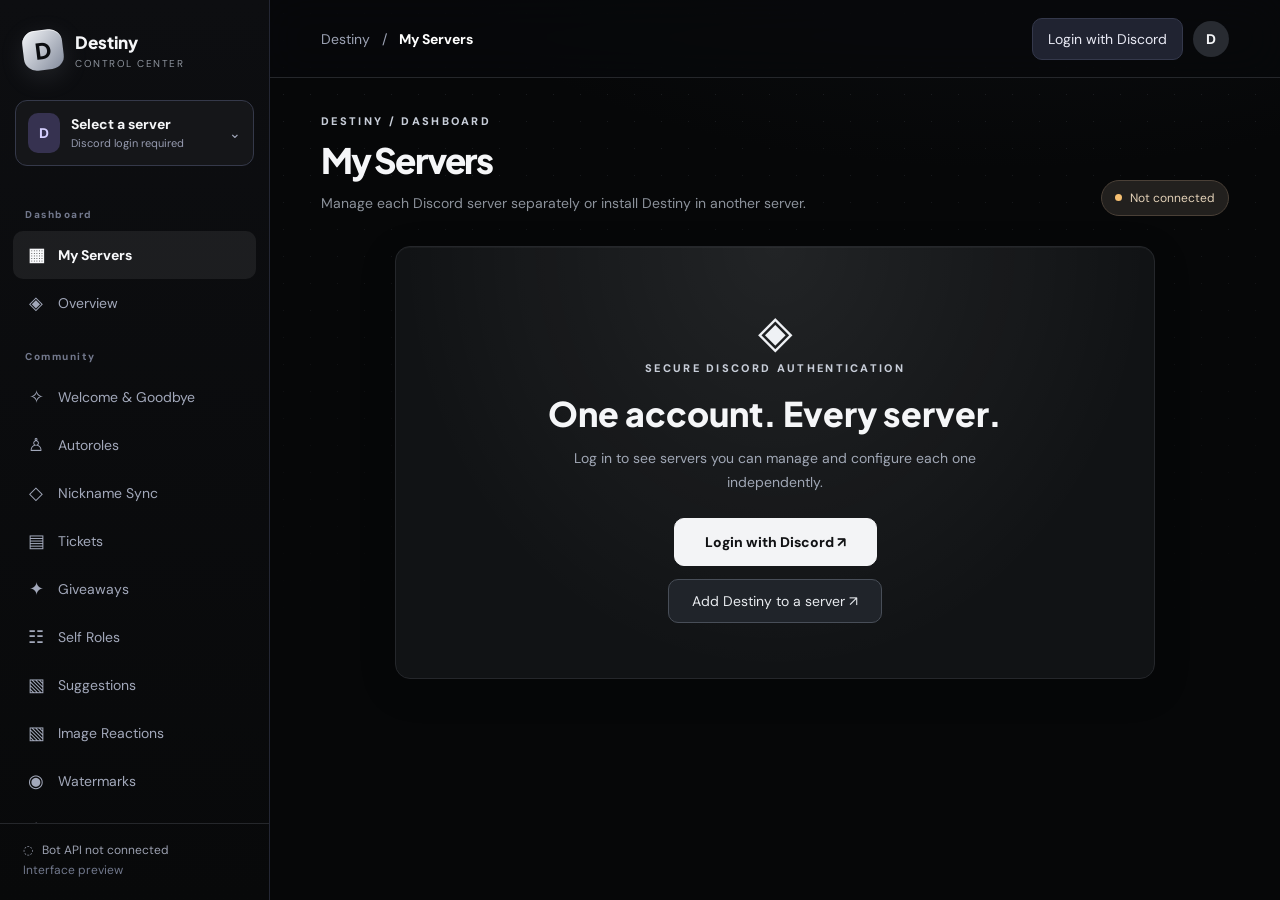
==== commit 2fb75a7e: "Wire Destiny app ID into bot invites and add working Add to Server buttons" ====
--- a/index.html
+++ b/index.html
@@ -8,10 +8,10 @@
 .topbar{background:#08090bbd;backdrop-filter:blur(20px);-webkit-backdrop-filter:blur(20px)}.content{animation:destinyEnter .65s cubic-bezier(.16,1,.3,1) both}
 .card,.panel,.command{background:linear-gradient(155deg,#17191c,#101113 72%);box-shadow:0 10px 36px #00000030,inset 0 1px 0 #ffffff0a}.card{position:relative;transform-style:preserve-3d;will-change:transform;transition:transform .42s cubic-bezier(.16,1,.3,1),box-shadow .42s,border-color .42s}.card:hover{transform:perspective(950px) translateY(-5px) rotateX(1.4deg);box-shadow:0 22px 55px #0009,0 0 0 1px #ffffff0c,inset 0 1px 0 #ffffff14;border-color:#6a6f79}.feature .symbol{background:linear-gradient(145deg,#343840,#1b1e22);box-shadow:inset 0 1px 0 #ffffff1b,0 8px 20px #0006}.feature .arrow{transition:transform .3s}.feature:hover .arrow{transform:translate(4px,-4px)}.navitem{transition:background .25s,color .25s,transform .35s cubic-bezier(.16,1,.3,1)}.navitem:hover{transform:translateX(4px)}.button{transition:transform .3s cubic-bezier(.16,1,.3,1),background .2s,box-shadow .3s}.button.primary:hover{box-shadow:0 9px 30px #d6dbe52b}.button:active,.feature:active{transform:scale(.975)}.input{background:#090a0c;border-color:#34373e}.input:focus{border-color:#b3b9c5;box-shadow:0 0 0 3px #ffffff12;outline:0}.toggle.on{background:#e5e8ee}.toggle.on:after{background:#17191d}.status{background:#22201e;color:#e3d1b8;border-color:#4a4037}.eyebrow{letter-spacing:.21em}.pagehead h1{letter-spacing:-.055em}.ai-plan.premium-plan{background:radial-gradient(ellipse at 90% -10%,#8994a327,transparent 62%),linear-gradient(145deg,#191b20,#0e1012);border-color:#4c515b}.premium-tag{background:#ffffff10;border-color:#ffffff30;color:#e4e8ef}.ai-plan-foot{color:#dce0e8}.badge{color:#dce0e8}
 @keyframes destinyEnter{from{opacity:0;transform:translateY(16px);filter:blur(3px)}to{opacity:1;transform:translateY(0);filter:blur(0)}}@media(prefers-reduced-motion:reduce){html{scroll-behavior:auto}.content{animation:none}.card:hover{transform:none}}
-.server-empty{min-height:172px;display:flex;flex-direction:column;align-items:center;justify-content:center;gap:12px;padding:30px;text-align:center}.server-empty-icon{width:48px;height:48px;border:1px solid #393c42;background:#1b1d21;border-radius:15px;display:grid;place-items:center;color:#cdd2dc;font-size:25px}.server-empty strong{font-size:14px}.server-empty p{color:var(--muted);margin:0;line-height:1.6}.server-select{transition:background .2s,transform .3s}.server-select:hover{background:#24262b;transform:translateY(-2px)}.login-notice{position:fixed;bottom:24px;right:24px;z-index:300;max-width:380px;border:1px solid #595d65;padding:21px 44px 20px 20px;background:#1b1d21;color:#f4f5f7;border-radius:15px;box-shadow:0 25px 90px #000a;animation:destinyEnter .3s ease-out}.login-notice strong{display:block;font-size:14px}.login-notice p{font-size:13px;color:#bec2cb;line-height:1.6;margin:9px 0 0}.login-close{background:none;border:0;color:#ced3dc;position:absolute;top:13px;right:14px;font-size:16px}@media(max-width:560px){.login-notice{left:15px;right:15px;bottom:15px}}.login-hero{max-width:760px;margin:0 auto;padding:55px 25px;text-align:center;background:radial-gradient(ellipse at 50% 0%,#ffffff12,transparent 70%),#111315}.login-hero h2{font:800 clamp(24px,3vw,34px) 'Plus Jakarta Sans';margin:17px 0 12px}.login-hero p{max-width:420px;margin:0 auto 24px;line-height:1.7;color:#a0a7b5}.login-hero .button{padding:14px 30px}.login-sigil{font-size:45px;color:#eff1f5}.identity-bar{background:#16181b;border:1px solid #32353b;border-radius:13px;padding:17px 20px;margin-bottom:20px;display:flex;justify-content:space-between;gap:12px;align-items:center}.identity-bar small{display:block;margin-top:6px;color:#aeb6c4}.guild-list{padding:12px 20px}.guild-item{display:flex;gap:15px;align-items:center;justify-content:space-between;padding:17px 3px;border-bottom:1px solid #2a2d34}.guild-item:last-child{border-bottom:0}.guild-info{display:flex;gap:12px;align-items:center;min-width:0}.guild-info strong{display:block;overflow:hidden;text-overflow:ellipsis;white-space:nowrap}.guild-info small{display:block;margin-top:5px;color:#959eac}.guild-avatar{height:47px;width:47px;min-width:47px;border-radius:13px;background:linear-gradient(135deg,#454a54,#1f2229);display:flex;align-items:center;justify-content:center;font-weight:800;color:#fff;overflow:hidden}.guild-avatar img{height:100%;width:100%;object-fit:cover}@media(max-width:540px){.guild-item{align-items:flex-start;flex-direction:column}.guild-item button{margin-left:58px}}</style></head><body><div class="overlay" id="overlay"></div><div class="app"><aside class="sidebar" id="sidebar"><div class="logo"><div class="emblem">D</div><div><strong>Destiny</strong><small>CONTROL CENTER</small></div></div><div class="server-select"><div class="server-icon">D</div><div><strong>Select a server</strong><small>Discord login required</small></div><span class="chev">⌄</span></div><div class="navscroll" id="nav"></div><div class="sidebar-foot">◌ &nbsp; Bot API not connected<br><span style="color:#71788c;line-height:2">Interface preview</span></div></aside><main class="main"><header class="topbar"><div style="display:flex;align-items:center;gap:14px"><button class="button menu" id="menu" aria-label="Open menu">☰</button><span class="breadcrumb">Destiny &nbsp; / &nbsp; <strong id="crumb">Overview</strong></span></div><div class="right"><button class="button" id="connect">Login with Discord</button><div class="avatar">D</div></div></header><div class="content" id="content"></div></main></div><script src="./destiny-config.js"></script><script>
+.server-empty{min-height:172px;display:flex;flex-direction:column;align-items:center;justify-content:center;gap:12px;padding:30px;text-align:center}.server-empty-icon{width:48px;height:48px;border:1px solid #393c42;background:#1b1d21;border-radius:15px;display:grid;place-items:center;color:#cdd2dc;font-size:25px}.server-empty strong{font-size:14px}.server-empty p{color:var(--muted);margin:0;line-height:1.6}.server-select{transition:background .2s,transform .3s}.server-select:hover{background:#24262b;transform:translateY(-2px)}.login-notice{position:fixed;bottom:24px;right:24px;z-index:300;max-width:380px;border:1px solid #595d65;padding:21px 44px 20px 20px;background:#1b1d21;color:#f4f5f7;border-radius:15px;box-shadow:0 25px 90px #000a;animation:destinyEnter .3s ease-out}.login-notice strong{display:block;font-size:14px}.login-notice p{font-size:13px;color:#bec2cb;line-height:1.6;margin:9px 0 0}.login-close{background:none;border:0;color:#ced3dc;position:absolute;top:13px;right:14px;font-size:16px}@media(max-width:560px){.login-notice{left:15px;right:15px;bottom:15px}}.login-hero{max-width:760px;margin:0 auto;padding:55px 25px;text-align:center;background:radial-gradient(ellipse at 50% 0%,#ffffff12,transparent 70%),#111315}.login-hero h2{font:800 clamp(24px,3vw,34px) 'Plus Jakarta Sans';margin:17px 0 12px}.login-hero p{max-width:420px;margin:0 auto 24px;line-height:1.7;color:#a0a7b5}.login-hero .button{padding:14px 30px}.login-sigil{font-size:45px;color:#eff1f5}.identity-bar{background:#16181b;border:1px solid #32353b;border-radius:13px;padding:17px 20px;margin-bottom:20px;display:flex;justify-content:space-between;gap:12px;align-items:center}.identity-bar small{display:block;margin-top:6px;color:#aeb6c4}.guild-list{padding:12px 20px}.guild-item{display:flex;gap:15px;align-items:center;justify-content:space-between;padding:17px 3px;border-bottom:1px solid #2a2d34}.guild-item:last-child{border-bottom:0}.guild-info{display:flex;gap:12px;align-items:center;min-width:0}.guild-info strong{display:block;overflow:hidden;text-overflow:ellipsis;white-space:nowrap}.guild-info small{display:block;margin-top:5px;color:#959eac}.guild-avatar{height:47px;width:47px;min-width:47px;border-radius:13px;background:linear-gradient(135deg,#454a54,#1f2229);display:flex;align-items:center;justify-content:center;font-weight:800;color:#fff;overflow:hidden}.guild-avatar img{height:100%;width:100%;object-fit:cover}@media(max-width:540px){.guild-item{align-items:flex-start;flex-direction:column}.guild-item button{margin-left:58px}}.destiny-install{display:block;margin:13px auto 0;background:#20242a;border:1px solid #484e58;color:#e8ebef}.destiny-install:hover{background:#31363d}.login-hero .destiny-install{padding:12px 23px}</style></head><body><div class="overlay" id="overlay"></div><div class="app"><aside class="sidebar" id="sidebar"><div class="logo"><div class="emblem">D</div><div><strong>Destiny</strong><small>CONTROL CENTER</small></div></div><div class="server-select"><div class="server-icon">D</div><div><strong>Select a server</strong><small>Discord login required</small></div><span class="chev">⌄</span></div><div class="navscroll" id="nav"></div><div class="sidebar-foot">◌ &nbsp; Bot API not connected<br><span style="color:#71788c;line-height:2">Interface preview</span></div></aside><main class="main"><header class="topbar"><div style="display:flex;align-items:center;gap:14px"><button class="button menu" id="menu" aria-label="Open menu">☰</button><span class="breadcrumb">Destiny &nbsp; / &nbsp; <strong id="crumb">Overview</strong></span></div><div class="right"><button class="button" id="connect">Login with Discord</button><div class="avatar">D</div></div></header><div class="content" id="content"></div></main></div><script src="./destiny-config.js"></script><script>
 const FOUNDER_IDS=['1348206616973152336','1041404091936538624'];window.DESTINY_API_URL=window.DESTINY_API_URL||'';const sections=[["My Servers","server","Dashboard","Choose a server to manage or install Destiny"],["Overview","layout-dashboard","Dashboard","Live overview for your selected Discord server"],["Welcome & Goodbye","hand","Community","Personalize member join and leave messages"],["Autoroles","users","Community","Automatic roles for members and bots"],["Nickname Sync","tag","Community","Role-based nickname templates"],["Tickets","ticket","Community","Support ticket panels and categories"],["Giveaways","gift","Community","Create and manage giveaways"],["Self Roles","list-check","Community","Role selection panels"],["Suggestions","message-square","Community","Community feedback and voting"],["Image Reactions","image","Community","Auto reactions for image channels"],["Watermarks","droplets","Community","Watermark uploaded images"],["Ratings","star","Community","Rating channels and reactions"],["Moderation","shield","Security","Manage moderation preferences"],["Anti-Raid","shield-alert","Security","Honeypot and anti-raid settings"],["Invite Tracker","user-plus","Insights","Invite statistics and leaderboards"],["Server Stats","chart-no-axes-column","Insights","Live server statistics channels"],["Deployments","calendar-clock","Operations","Schedule deployment announcements"],["Squads","users-round","Operations","Automatic fireteam creation"],["Bump Reminder","bell","Operations","DISBOARD bump reminders"],["AI Assistant","bot","Operations","Free AI and premium customization"],["Bot Appearance","palette","Operations","Premium bot nickname, picture and banner"],["Commands","terminal","Advanced","Search bot command reference"],["Discord Login","log-in","Advanced","Secure sign-in and account management"]],configs={"Welcome & Goodbye":[["Welcome channel","channel","Channel where new members are greeted"],["Welcome message","textarea","Supports {user} and {username}"],["Goodbye channel","channel","Where departure messages appear"],["Goodbye message","textarea","Message shown when a member leaves"],["Show avatar","toggle","Include profile picture in welcome image"],["Show footer","toggle","Display image footer"]],"Autoroles":[["Member roles","roles","Automatically assign to human members"],["Bot roles","roles","Automatically assign to bots"],["Apply on join","toggle","Enable role assignment for new members"]],"Nickname Sync":[["Target role","role","Role whose members receive the nickname"],["Nickname template","text","Use {username} in the nickname"],["Enforce nickname","toggle","Reapply when nicknames or roles change"]],"Tickets":[["Panel channel","channel","Where members open tickets"],["Ticket category","channel","Category for new ticket channels"],["Panel message","textarea","Description on the panel"],["Button label","text","Text on the open ticket button"],["Opening message","textarea","Message inside new tickets"]],"Giveaways":[["Giveaway title","text","Name of the event"],["Prize","text","What members can win"],["Description","textarea","Optional details"],["Duration","text","Example: 1d or 12h"],["Maximum entrants","number","Optional limit"]],"Self Roles":[["Panel channel","channel","Where role selection appears"],["Panel message","textarea","Instructions for members"],["Selectable roles","roles","Roles offered to members"],["Single selection","toggle","Only one role at a time"]],"Suggestions":[["Suggestions channel","channel","Where suggestions are posted"],["Enabled","toggle","Accept community suggestions"]],"Image Reactions":[["Image channel","channel","Image repost and reaction channel"],["Reaction emojis","text","Enter emojis separated by spaces"]],"Watermarks":[["Target channel","channel","Channel whose images are watermarked"],["Watermark text","text","Bottom-center text, max 80 characters"],["Watermark emojis","text","Optional watermark emojis"]],"Ratings":[["Rating channel","channel","Where messages receive rating reactions"],["Positive emoji","text","First rating emoji"],["Negative emoji","text","Second rating emoji"]],"Moderation":[["Moderation log channel","channel","Where moderation records appear"],["Warn thresholds","text","Requires bot integration to inspect current escalation rules"]],"Anti-Raid":[["Honeypot channel","channel","Channel monitored for unauthorized posts"],["Enabled","toggle","Enable protection"]],"Invite Tracker":[["Tracking enabled","toggle","Collect invite attribution"],["Leaderboard channel","channel","Optional reporting channel"]],"Server Stats":[["Statistics category","channel","Category for generated stat channels"],["Member count","toggle","Display member count"],["Bot count","toggle","Display bot count"],["Online count","toggle","Display online count"]],"Deployments":[["Deployment channel","channel","Channel used for announcements"],["Schedule","text","Example: tomorrow 18:30"],["Reminder","toggle","Send advance warning"]],"Squads":[["Voting message ID","text","Message containing squad reactions"],["Squad leader mode","text","Select leaders from configured candidates"]],"Bump Reminder":[["Reminder channel","channel","DISBOARD reminder channel"],["Reminder role","role","Role to mention after bump"],["Reminder enabled","toggle","Remind two hours after bump"]],"AI Assistant":[["AI enabled","toggle","Enable AI replies"],["AI channel","channel","Channel where AI is allowed"],["Memory enabled","toggle","Retain channel conversation context"]]},commands=[{"name":"ping","permission":"Public"},{"name":"members","permission":"Public"},{"name":"serverinfo","permission":"Public"},{"name":"userinfo","permission":"Public"},{"name":"history","permission":"Public"},{"name":"searchchat","permission":"Public"},{"name":"stats","permission":"Public"},{"name":"help","permission":"Public"},{"name":"site","permission":"Public"},{"name":"gif","permission":"Public"},{"name":"ai","permission":"Public"},{"name":"avatar","permission":"Public"},{"name":"servericon","permission":"Public"},{"name":"botinfo","permission":"Public"},{"name":"invites","permission":"Public"},{"name":"invites-leaderboard","permission":"Public"},{"name":"mute","permission":"Staff"},{"name":"unmute","permission":"Staff"},{"name":"ban","permission":"Staff"},{"name":"kick","permission":"Staff"},{"name":"warn","permission":"Staff"},{"name":"unwarn","permission":"Staff"},{"name":"resetstats","permission":"Staff"},{"name":"svwarn","permission":"Staff"},{"name":"svunwarn","permission":"Staff"},{"name":"resetsvstats","permission":"Staff"},{"name":"logs","permission":"Staff"},{"name":"svlogs","permission":"Staff"},{"name":"fulllogs","permission":"Staff"},{"name":"clear","permission":"Staff"},{"name":"say","permission":"Staff"},{"name":"dm","permission":"Staff"},{"name":"stop","permission":"Staff"},{"name":"start","permission":"Staff"},{"name":"deployment cancel","permission":"Staff"},{"name":"deployment reschedule","permission":"Staff"},{"name":"deployment","permission":"Staff"},{"name":"squad","permission":"Staff"},{"name":"giveaway","permission":"Staff"},{"name":"selfrole","permission":"Staff"},{"name":"rating","permission":"Staff"},{"name":"autorole","permission":"Staff"},{"name":"autorolegive","permission":"Staff"},{"name":"rolegive","permission":"Staff"},{"name":"autorolebot","permission":"Staff"},{"name":"autorolebotgive","permission":"Staff"},{"name":"rolebotgive","permission":"Staff"},{"name":"suggestion","permission":"Staff"},{"name":"imagesr","permission":"Staff"},{"name":"imagesrstats","permission":"Staff"},{"name":"imagesremove","permission":"Staff"},{"name":"welcomer","permission":"Staff"},{"name":"goodbye","permission":"Staff"},{"name":"tickets","permission":"Staff"},{"name":"antiraid","permission":"Staff"},{"name":"serverstats","permission":"Staff"},{"name":"pacimagesr","permission":"Owner"},{"name":"pacimagesrremove","permission":"Owner"},{"name":"nicknamerole","permission":"Owner"},{"name":"test","permission":"Owner"},{"name":"elink","permission":"Owner"},{"name":"turnoff","permission":"Owner"}];
 const nav=document.getElementById('nav'),content=document.getElementById('content'),sidebar=document.getElementById('sidebar'),overlay=document.getElementById('overlay');let current='My Servers',draft={},selectedGuild=null;
-let currentUser=null,managedGuilds=[],botConnected=false,applicationId='',authLoading=true,authError='';
+let currentUser=null,managedGuilds=[],botConnected=false,applicationId=window.DESTINY_APPLICATION_ID||'1388987529537126500',authLoading=true,authError='';
 let sessionToken=sessionStorage.getItem('destiny_session')||'';const icons={'Overview':'◈','My Servers':'▦','Welcome & Goodbye':'✧','Autoroles':'♙','Nickname Sync':'◇','Tickets':'▤','Giveaways':'✦','Self Roles':'☷','Suggestions':'▧','Image Reactions':'▧','Watermarks':'◉','Ratings':'★','Moderation':'⬡','Anti-Raid':'⚑','Invite Tracker':'♧','Server Stats':'▥','Deployments':'◷','Squads':'♟','Bump Reminder':'♧','AI Assistant':'✳','Bot Appearance':'◈','Commands':'⌘','Discord Login':'↗'};
 function el(tag,cls,txt){const x=document.createElement(tag);if(cls)x.className=cls;if(txt!==undefined)x.textContent=txt;return x}function add(parent,...children){parent.append(...children);return parent}
 let group='';for(const [name,icon,g] of sections){if(g!==group){group=g;nav.append(el('div','nav-group',g))}const b=el('button','navitem');b.dataset.page=name;add(b,el('span','glyph',icons[name]||'◈'),el('span','',name));b.onclick=()=>go(name);nav.append(b)}
@@ -48,6 +48,13 @@
  const avatar=document.querySelector('.avatar');
  if(avatar)avatar.textContent=currentUser?((currentUser.globalName||currentUser.username||'D')[0].toUpperCase()):'D';
 }
+function installDestiny(guildId=''){
+ const id=applicationId||window.DESTINY_APPLICATION_ID||'1388987529537126500';
+ if(!/^\d{17,22}$/.test(id)){showLoginNotice('Invalid application','Destiny bot application ID was not configured correctly.');return}
+ const params=new URLSearchParams({client_id:id,scope:'bot applications.commands'});
+ if(guildId){params.set('guild_id',guildId);params.set('disable_guild_select','true')}
+ window.open('https://discord.com/oauth2/authorize?'+params.toString(),'_blank','noopener,noreferrer');
+}
 function loginDiscord(){
  const base=authApiBase();
  if(!/^https:\/\//.test(base)){
@@ -79,7 +86,7 @@
    const data=await authApi('/auth/me');currentUser=data.user;
    const result=await authApi('/guilds');
    managedGuilds=Array.isArray(result.guilds)?result.guilds:[];botConnected=Boolean(result.botConnected);
-   applicationId=result.applicationId||'';
+   applicationId=result.applicationId||applicationId;
    const last=sessionStorage.getItem('destiny_guild');
    selectedGuild=managedGuilds.find(g=>g.installed===true&&g.id===last)||null;
   }catch(e){
@@ -107,11 +114,7 @@
   const detail=el('div');add(detail,el('strong','',g.name),el('small','',installed?'Destiny is installed':'Destiny is not installed'));info.append(detail);item.append(info);
   const button=el('button','button'+(installed?' primary':''),installed?'Configure →':'Add Destiny ↗');
   if(installed)button.onclick=()=>{selectedGuild=g;sessionStorage.setItem('destiny_guild',g.id);updateIdentity();go('Overview')};
-  else button.onclick=()=>{
-   if(!/^\d{17,22}$/.test(applicationId)){showLoginNotice('Application unavailable','The Destiny Discord Application ID must be configured on the API server.');return}
-   const url='https://discord.com/oauth2/authorize?'+new URLSearchParams({client_id:applicationId,scope:'bot applications.commands',guild_id:g.id,disable_guild_select:'true'}).toString();
-   window.open(url,'_blank','noopener,noreferrer');
-  };
+  else button.onclick=()=>installDestiny(g.id);
   item.append(button);body.append(item)
  }p.append(body);content.append(p);
 }
@@ -122,6 +125,7 @@
   const panel=el('section','panel login-hero');
   add(panel,el('div','login-sigil','◈'),el('div','eyebrow','SECURE DISCORD AUTHENTICATION'),el('h2','','One account. Every server.'),el('p','','Log in to see servers you can manage and configure each one independently.'));
   const b=el('button','button primary','Login with Discord ↗');b.onclick=loginDiscord;panel.append(b);
+  const secondary=el('button','button destiny-install','Add Destiny to a server ↗');secondary.onclick=()=>installDestiny();panel.append(secondary);
   content.append(panel);return;
  }
  const top=el('div','identity-bar');const identity=el('div');
@@ -177,7 +181,9 @@
  content.append(header('Discord Login','Connect your Discord account and manage your authorized servers.'));
  const p=el('section','panel login-hero');add(p,el('div','login-sigil','◈'),el('h2','',currentUser?'You are signed in':'Sign in to Destiny'),el('p','',currentUser?'Your Discord account is connected. Open My Servers to select a server.':'Authorize Destiny with Discord to see the servers you can manage.'));
  const b=el('button','button primary',currentUser?'My Servers →':'Login with Discord ↗');
- b.onclick=()=>currentUser?go('My Servers'):loginDiscord();p.append(b);content.append(p);
+ b.onclick=()=>currentUser?go('My Servers'):loginDiscord();p.append(b);
+ if(!currentUser){const install=el('button','button destiny-install','Add Destiny to a server ↗');install.onclick=()=>installDestiny();p.append(install)}
+ content.append(p);
 }
 document.getElementById('menu').onclick=()=>{sidebar.classList.add('open');overlay.classList.add('open')};overlay.onclick=()=>{sidebar.classList.remove('open');overlay.classList.remove('open')};document.getElementById('connect').onclick=loginDiscord;document.querySelector('.server-select').style.cursor='pointer';document.querySelector('.server-select').onclick=()=>go('My Servers');go(decodeURIComponent(location.hash.slice(1))&&sections.some(x=>x[0]===decodeURIComponent(location.hash.slice(1)))?decodeURIComponent(location.hash.slice(1)):'My Servers');void initAuth();
 </script></body></html>
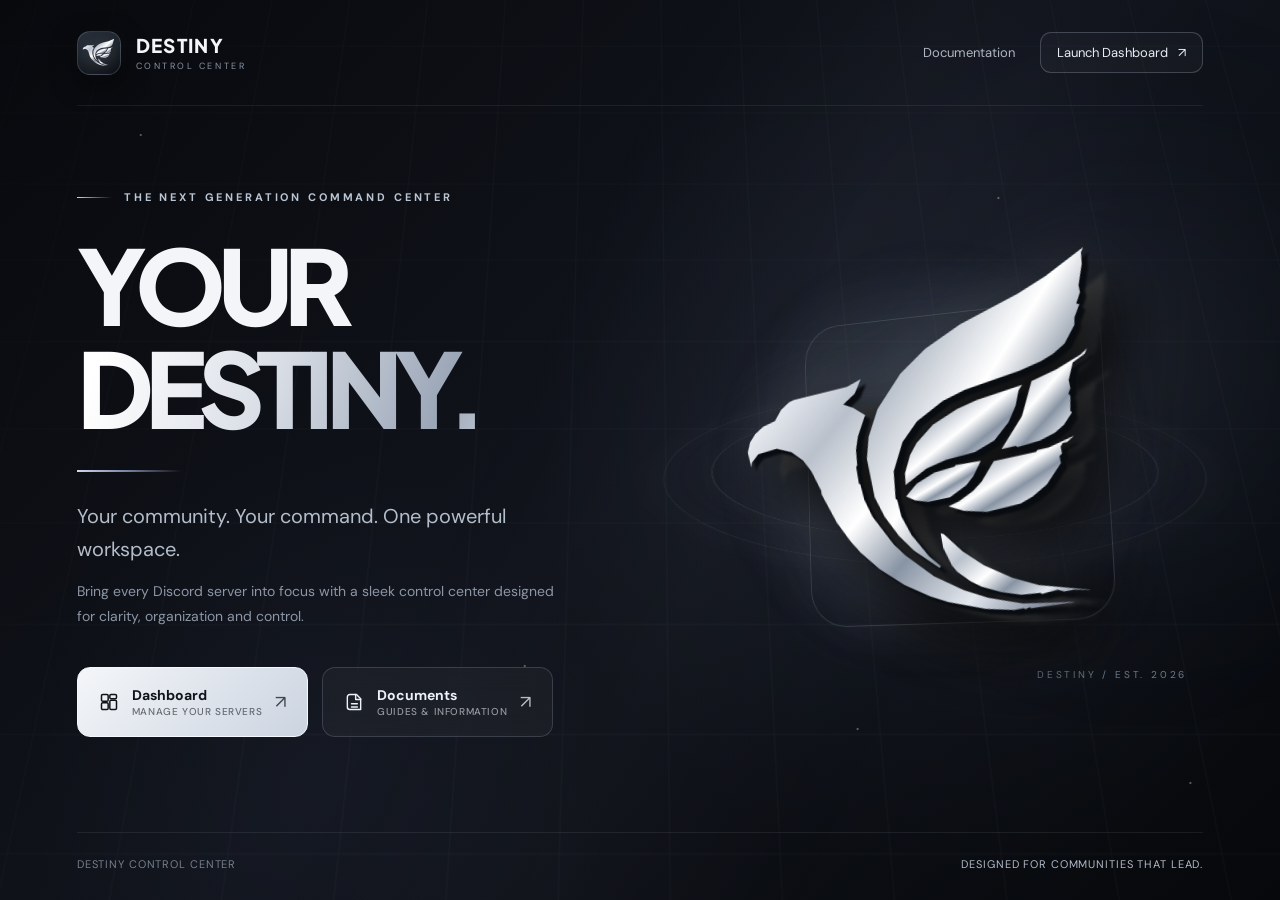
==== commit 1595b10a: "Launch animated Destiny homepage with subtle 3D eagle and two working entry links" ====
--- a/index.html
+++ b/index.html
@@ -1,189 +1,156 @@
-<!doctype html><html lang="en"><head><meta charset="utf-8"><meta name="viewport" content="width=device-width,initial-scale=1"><meta name="theme-color" content="#0b0d13"><title>DestinyDashboard | Destiny</title><link rel="preconnect" href="https://fonts.googleapis.com"><link href="https://fonts.googleapis.com/css2?family=DM+Sans:wght@400;500;600;700&family=Plus+Jakarta+Sans:wght@400;500;600;700;800&display=swap" rel="stylesheet"><style>
-:root{color-scheme:dark;--bg:#060708;--panel:#101113;--line:#25272b;--muted:#8c929b;--fg:#f5f6f8;--accent:#d7dce6}*{box-sizing:border-box}body{margin:0;background:var(--bg);color:var(--fg);font:14px 'DM Sans',sans-serif}button,input,textarea,select{font:inherit}button{cursor:pointer}button:focus-visible,input:focus-visible,textarea:focus-visible{outline:2px solid var(--accent);outline-offset:2px}.app{display:flex;min-height:100vh}.sidebar{width:270px;background:#0b0c0e;border-right:1px solid #242734;position:sticky;top:0;height:100vh;display:flex;flex-direction:column;flex-shrink:0}.logo{display:flex;align-items:center;gap:12px;padding:26px 23px}.emblem{background:linear-gradient(135deg,#f3f5f8,#838b9c);color:#0b0d10;font:800 22px 'Plus Jakarta Sans';width:40px;height:40px;display:grid;place-items:center;border-radius:13px}.logo strong{font:800 17px 'Plus Jakarta Sans'}.logo small{display:block;color:var(--muted);font-size:10px;letter-spacing:.15em;margin-top:4px}.server-select{margin:0 15px 19px;padding:12px;border:1px solid #35394a;border-radius:12px;background:#151619;display:flex;align-items:center;gap:11px}.server-icon{background:#363250;color:#d6d0ff;padding:11px;border-radius:10px;font-weight:800}.server-select strong{display:block}.server-select small{color:#969bb0;font-size:11px}.server-select .chev{margin-left:auto;color:#a2a8bb}.navscroll{overflow-y:auto;padding:0 13px 18px;scrollbar-width:thin}.nav-group{font-size:10px;font-weight:800;letter-spacing:.15em;color:#72788c;margin:23px 12px 10px}.navitem{width:100%;background:none;border:0;color:#a2a8ba;padding:12px 13px;border-radius:10px;display:flex;align-items:center;gap:12px;text-align:left;transition:background .2s,color .2s,transform .2s}.navitem:hover{background:#202332;color:white}.navitem.active{background:#ffffff12;color:#f8f9fb;font-weight:700}.navitem .glyph{font-size:18px;width:20px;text-align:center}.sidebar-foot{margin-top:auto;border-top:1px solid var(--line);padding:18px 23px;color:#9ba0b0;font-size:12px}.main{min-width:0;flex:1}.topbar{height:78px;border-bottom:1px solid var(--line);display:flex;align-items:center;justify-content:space-between;padding:0 clamp(20px,4vw,55px);gap:15px}.breadcrumb{color:#9ca2b4}.breadcrumb strong{color:white}.right{display:flex;gap:10px;align-items:center}.button{background:#202331;border:1px solid #34384b;color:#e9eaf5;border-radius:10px;padding:11px 15px;transition:transform .2s,background .2s}.button:hover{transform:translateY(-2px);background:#2a2d40}.button.primary{background:#f3f4f6;border-color:#f3f4f6;color:#111214;font-weight:800}.avatar{width:36px;height:36px;background:#282b31;border-radius:50%;display:grid;place-items:center;font-weight:800}.content{max-width:1280px;padding:36px clamp(20px,4vw,55px) 80px;margin:auto}.pagehead{display:flex;align-items:flex-end;justify-content:space-between;gap:18px;margin-bottom:30px}.eyebrow{color:#c8ced9;font-size:11px;letter-spacing:.15em;text-transform:uppercase;font-weight:800}.pagehead h1{font:800 clamp(26px,3vw,35px) 'Plus Jakarta Sans';letter-spacing:-.04em;margin:10px 0}.pagehead p{color:var(--muted);margin:0;line-height:1.7;max-width:650px}.status{display:inline-flex;align-items:center;gap:8px;background:#241f2c;color:#d9bedb;border:1px solid #514057;border-radius:30px;padding:9px 13px;font-size:12px}.status i{width:7px;height:7px;border-radius:50%;background:#f5bf71}.stats{display:grid;grid-template-columns:repeat(4,minmax(0,1fr));gap:15px}.card{background:var(--panel);border:1px solid var(--line);border-radius:15px;padding:22px;transition:border-color .2s,transform .2s}.card:hover{border-color:#514c75}.card .metric{font:800 31px 'Plus Jakarta Sans';margin:18px 0 6px}.card .label{color:#b5bac9}.card small{color:#858c9f}.heading{font:800 18px 'Plus Jakarta Sans';margin:34px 0 16px}.feature-grid{display:grid;grid-template-columns:repeat(3,minmax(0,1fr));gap:15px}.feature{min-height:175px;text-align:left;display:flex;flex-direction:column;align-items:flex-start}.feature .symbol{font-size:24px;background:#25272c;border-radius:12px;padding:10px;margin-bottom:17px;color:#d6dce7}.feature strong{font:700 15px 'Plus Jakarta Sans';margin-bottom:7px}.feature p{margin:0;color:var(--muted);line-height:1.6;flex:1}.feature .arrow{align-self:flex-end;color:#b9b0ff;font-size:20px}.split{display:grid;grid-template-columns:1.6fr 1fr;gap:16px}.row{display:flex;align-items:center;justify-content:space-between;gap:12px;padding:16px 0;border-bottom:1px solid var(--line)}.row:last-child{border:0}.row small{color:var(--muted);display:block;margin-top:5px}.badge{color:#c8c1ff;background:#ffffff12;border:1px solid #ffffff25;border-radius:25px;padding:6px 10px;font-size:11px;white-space:nowrap}.panel{background:var(--panel);border:1px solid var(--line);border-radius:15px;overflow:hidden}.panel-head{padding:23px 25px;border-bottom:1px solid var(--line)}.panel-head h2{font:800 18px 'Plus Jakarta Sans';margin:0 0 7px}.panel-head p{margin:0;color:var(--muted);line-height:1.6}.fieldrow{padding:22px 25px;border-bottom:1px solid var(--line);display:grid;grid-template-columns:minmax(150px,1fr) minmax(210px,1.1fr);gap:20px;align-items:center}.fieldrow:last-child{border:0}.fieldrow strong{display:block;font-weight:700}.fieldrow small{display:block;color:var(--muted);margin-top:6px;line-height:1.6}.input{width:100%;background:#0e111a;border:1px solid #34394a;color:#f4f5ff;border-radius:10px;padding:12px 13px;min-height:44px}textarea.input{min-height:95px;resize:vertical}.toggle{width:47px;height:27px;border-radius:30px;border:1px solid #555c6d;background:#303646;position:relative;justify-self:start}.toggle:after{content:"";position:absolute;width:19px;height:19px;border-radius:50%;background:#aab0bf;top:3px;left:3px;transition:left .2s}.toggle.on{background:#8276e7}.toggle.on:after{left:23px;background:#fff}.actions{padding:18px 25px;display:flex;justify-content:flex-end;align-items:center;gap:10px}.alert{background:#241f2b;border:1px solid #53425c;color:#d6c2dc;border-radius:12px;padding:17px 20px;line-height:1.7;margin-top:18px}.catalog{display:grid;grid-template-columns:repeat(2,minmax(0,1fr));gap:12px}.command{padding:17px 20px;background:#151925;border:1px solid #303447;border-radius:12px}.command strong{font-family:monospace}.command small{float:right;color:#b5adff}.toolbar{display:flex;gap:12px;margin-bottom:20px}.toolbar .input{flex:1}.hidden{display:none!important}.menu{display:none}.overlay{display:none}@media(max-width:1100px){.stats{grid-template-columns:repeat(2,1fr)}.feature-grid{grid-template-columns:repeat(2,1fr)}}@media(max-width:760px){.sidebar{position:fixed;z-index:10;transform:translateX(-100%);transition:transform .25s}.sidebar.open{transform:none}.overlay.open{display:block;position:fixed;inset:0;background:#0009;z-index:9}.menu{display:block}.topbar{padding:0 18px}.content{padding:28px 18px}.feature-grid,.split,.catalog{grid-template-columns:1fr}.pagehead{display:block}.pagehead .status{margin-top:18px}.fieldrow{grid-template-columns:1fr;gap:12px}.right .button{font-size:12px}.stats{gap:10px}.card{padding:17px}}@media(prefers-reduced-motion:reduce){*,*:before,*:after{transition:none!important;animation:none!important}}
-.ai-plans{display:grid;grid-template-columns:repeat(2,minmax(0,1fr));gap:16px;margin-bottom:20px}.ai-plan{padding:27px}.ai-plan h2{font:800 28px 'Plus Jakarta Sans';margin:17px 0 7px}.ai-plan p{color:#a4aac0;line-height:1.6;margin:0 0 18px}.premium-plan{background:radial-gradient(ellipse at 100% 0%,#7365bb35,transparent 65%),#171625;border-color:#5b606b}.ai-benefit{padding:9px 0;color:#c2c5d3}.ai-plan-foot{margin-top:21px;padding-top:18px;border-top:1px solid #38364d;color:#b5aaff;font-weight:700}.ai-usage{margin-bottom:20px}.usage-body{padding:24px}.usage-top{font-weight:700;margin-bottom:15px}.usage-track{height:12px;border-radius:20px;background:#303347;margin-bottom:12px}.usage-body small{color:#9299ac}.premium-tag{display:inline-block;margin-top:10px;background:#7664b22b;border:1px solid #7d68ba66;border-radius:7px;padding:5px 9px;color:#c5b4ff;font-size:10px;font-weight:800;letter-spacing:.07em}.premium-locked{background:#19172466}.premium-locked .input,.premium-locked .toggle{opacity:.48;cursor:not-allowed}@media(max-width:760px){.ai-plans{grid-template-columns:1fr}}
-/* Destiny motion and material system */
-html{scroll-behavior:smooth}body{background:radial-gradient(ellipse 65% 40% at 78% -10%,#31384428,transparent 72%),#060708;overflow-x:hidden}
-body:before{content:"";position:fixed;inset:0;pointer-events:none;z-index:0;opacity:.14;background-image:radial-gradient(#a7b0be 0.6px,transparent .6px);background-size:27px 27px;mask-image:linear-gradient(to bottom,#000,transparent 75%)}
-.app{position:relative;z-index:1}.sidebar{background:linear-gradient(180deg,#0d0e11,#08090a)}.logo{padding-top:30px;padding-bottom:30px}.emblem{box-shadow:0 7px 26px #a9b2c022, inset 0 1px 0 #fff9;transform:rotate(-7deg);transition:transform .55s cubic-bezier(.2,1.7,.3,1)}.emblem:hover{transform:rotate(0deg) scale(1.08)}
-.topbar{background:#08090bbd;backdrop-filter:blur(20px);-webkit-backdrop-filter:blur(20px)}.content{animation:destinyEnter .65s cubic-bezier(.16,1,.3,1) both}
-.card,.panel,.command{background:linear-gradient(155deg,#17191c,#101113 72%);box-shadow:0 10px 36px #00000030,inset 0 1px 0 #ffffff0a}.card{position:relative;transform-style:preserve-3d;will-change:transform;transition:transform .42s cubic-bezier(.16,1,.3,1),box-shadow .42s,border-color .42s}.card:hover{transform:perspective(950px) translateY(-5px) rotateX(1.4deg);box-shadow:0 22px 55px #0009,0 0 0 1px #ffffff0c,inset 0 1px 0 #ffffff14;border-color:#6a6f79}.feature .symbol{background:linear-gradient(145deg,#343840,#1b1e22);box-shadow:inset 0 1px 0 #ffffff1b,0 8px 20px #0006}.feature .arrow{transition:transform .3s}.feature:hover .arrow{transform:translate(4px,-4px)}.navitem{transition:background .25s,color .25s,transform .35s cubic-bezier(.16,1,.3,1)}.navitem:hover{transform:translateX(4px)}.button{transition:transform .3s cubic-bezier(.16,1,.3,1),background .2s,box-shadow .3s}.button.primary:hover{box-shadow:0 9px 30px #d6dbe52b}.button:active,.feature:active{transform:scale(.975)}.input{background:#090a0c;border-color:#34373e}.input:focus{border-color:#b3b9c5;box-shadow:0 0 0 3px #ffffff12;outline:0}.toggle.on{background:#e5e8ee}.toggle.on:after{background:#17191d}.status{background:#22201e;color:#e3d1b8;border-color:#4a4037}.eyebrow{letter-spacing:.21em}.pagehead h1{letter-spacing:-.055em}.ai-plan.premium-plan{background:radial-gradient(ellipse at 90% -10%,#8994a327,transparent 62%),linear-gradient(145deg,#191b20,#0e1012);border-color:#4c515b}.premium-tag{background:#ffffff10;border-color:#ffffff30;color:#e4e8ef}.ai-plan-foot{color:#dce0e8}.badge{color:#dce0e8}
-@keyframes destinyEnter{from{opacity:0;transform:translateY(16px);filter:blur(3px)}to{opacity:1;transform:translateY(0);filter:blur(0)}}@media(prefers-reduced-motion:reduce){html{scroll-behavior:auto}.content{animation:none}.card:hover{transform:none}}
-.server-empty{min-height:172px;display:flex;flex-direction:column;align-items:center;justify-content:center;gap:12px;padding:30px;text-align:center}.server-empty-icon{width:48px;height:48px;border:1px solid #393c42;background:#1b1d21;border-radius:15px;display:grid;place-items:center;color:#cdd2dc;font-size:25px}.server-empty strong{font-size:14px}.server-empty p{color:var(--muted);margin:0;line-height:1.6}.server-select{transition:background .2s,transform .3s}.server-select:hover{background:#24262b;transform:translateY(-2px)}.login-notice{position:fixed;bottom:24px;right:24px;z-index:300;max-width:380px;border:1px solid #595d65;padding:21px 44px 20px 20px;background:#1b1d21;color:#f4f5f7;border-radius:15px;box-shadow:0 25px 90px #000a;animation:destinyEnter .3s ease-out}.login-notice strong{display:block;font-size:14px}.login-notice p{font-size:13px;color:#bec2cb;line-height:1.6;margin:9px 0 0}.login-close{background:none;border:0;color:#ced3dc;position:absolute;top:13px;right:14px;font-size:16px}@media(max-width:560px){.login-notice{left:15px;right:15px;bottom:15px}}.login-hero{max-width:760px;margin:0 auto;padding:55px 25px;text-align:center;background:radial-gradient(ellipse at 50% 0%,#ffffff12,transparent 70%),#111315}.login-hero h2{font:800 clamp(24px,3vw,34px) 'Plus Jakarta Sans';margin:17px 0 12px}.login-hero p{max-width:420px;margin:0 auto 24px;line-height:1.7;color:#a0a7b5}.login-hero .button{padding:14px 30px}.login-sigil{font-size:45px;color:#eff1f5}.identity-bar{background:#16181b;border:1px solid #32353b;border-radius:13px;padding:17px 20px;margin-bottom:20px;display:flex;justify-content:space-between;gap:12px;align-items:center}.identity-bar small{display:block;margin-top:6px;color:#aeb6c4}.guild-list{padding:12px 20px}.guild-item{display:flex;gap:15px;align-items:center;justify-content:space-between;padding:17px 3px;border-bottom:1px solid #2a2d34}.guild-item:last-child{border-bottom:0}.guild-info{display:flex;gap:12px;align-items:center;min-width:0}.guild-info strong{display:block;overflow:hidden;text-overflow:ellipsis;white-space:nowrap}.guild-info small{display:block;margin-top:5px;color:#959eac}.guild-avatar{height:47px;width:47px;min-width:47px;border-radius:13px;background:linear-gradient(135deg,#454a54,#1f2229);display:flex;align-items:center;justify-content:center;font-weight:800;color:#fff;overflow:hidden}.guild-avatar img{height:100%;width:100%;object-fit:cover}@media(max-width:540px){.guild-item{align-items:flex-start;flex-direction:column}.guild-item button{margin-left:58px}}.destiny-install{display:block;margin:13px auto 0;background:#20242a;border:1px solid #484e58;color:#e8ebef}.destiny-install:hover{background:#31363d}.login-hero .destiny-install{padding:12px 23px}</style></head><body><div class="overlay" id="overlay"></div><div class="app"><aside class="sidebar" id="sidebar"><div class="logo"><div class="emblem">D</div><div><strong>Destiny</strong><small>CONTROL CENTER</small></div></div><div class="server-select"><div class="server-icon">D</div><div><strong>Select a server</strong><small>Discord login required</small></div><span class="chev">⌄</span></div><div class="navscroll" id="nav"></div><div class="sidebar-foot">◌ &nbsp; Bot API not connected<br><span style="color:#71788c;line-height:2">Interface preview</span></div></aside><main class="main"><header class="topbar"><div style="display:flex;align-items:center;gap:14px"><button class="button menu" id="menu" aria-label="Open menu">☰</button><span class="breadcrumb">Destiny &nbsp; / &nbsp; <strong id="crumb">Overview</strong></span></div><div class="right"><button class="button" id="connect">Login with Discord</button><div class="avatar">D</div></div></header><div class="content" id="content"></div></main></div><script src="./destiny-config.js"></script><script>
-const FOUNDER_IDS=['1348206616973152336','1041404091936538624'];window.DESTINY_API_URL=window.DESTINY_API_URL||'';const sections=[["My Servers","server","Dashboard","Choose a server to manage or install Destiny"],["Overview","layout-dashboard","Dashboard","Live overview for your selected Discord server"],["Welcome & Goodbye","hand","Community","Personalize member join and leave messages"],["Autoroles","users","Community","Automatic roles for members and bots"],["Nickname Sync","tag","Community","Role-based nickname templates"],["Tickets","ticket","Community","Support ticket panels and categories"],["Giveaways","gift","Community","Create and manage giveaways"],["Self Roles","list-check","Community","Role selection panels"],["Suggestions","message-square","Community","Community feedback and voting"],["Image Reactions","image","Community","Auto reactions for image channels"],["Watermarks","droplets","Community","Watermark uploaded images"],["Ratings","star","Community","Rating channels and reactions"],["Moderation","shield","Security","Manage moderation preferences"],["Anti-Raid","shield-alert","Security","Honeypot and anti-raid settings"],["Invite Tracker","user-plus","Insights","Invite statistics and leaderboards"],["Server Stats","chart-no-axes-column","Insights","Live server statistics channels"],["Deployments","calendar-clock","Operations","Schedule deployment announcements"],["Squads","users-round","Operations","Automatic fireteam creation"],["Bump Reminder","bell","Operations","DISBOARD bump reminders"],["AI Assistant","bot","Operations","Free AI and premium customization"],["Bot Appearance","palette","Operations","Premium bot nickname, picture and banner"],["Commands","terminal","Advanced","Search bot command reference"],["Discord Login","log-in","Advanced","Secure sign-in and account management"]],configs={"Welcome & Goodbye":[["Welcome channel","channel","Channel where new members are greeted"],["Welcome message","textarea","Supports {user} and {username}"],["Goodbye channel","channel","Where departure messages appear"],["Goodbye message","textarea","Message shown when a member leaves"],["Show avatar","toggle","Include profile picture in welcome image"],["Show footer","toggle","Display image footer"]],"Autoroles":[["Member roles","roles","Automatically assign to human members"],["Bot roles","roles","Automatically assign to bots"],["Apply on join","toggle","Enable role assignment for new members"]],"Nickname Sync":[["Target role","role","Role whose members receive the nickname"],["Nickname template","text","Use {username} in the nickname"],["Enforce nickname","toggle","Reapply when nicknames or roles change"]],"Tickets":[["Panel channel","channel","Where members open tickets"],["Ticket category","channel","Category for new ticket channels"],["Panel message","textarea","Description on the panel"],["Button label","text","Text on the open ticket button"],["Opening message","textarea","Message inside new tickets"]],"Giveaways":[["Giveaway title","text","Name of the event"],["Prize","text","What members can win"],["Description","textarea","Optional details"],["Duration","text","Example: 1d or 12h"],["Maximum entrants","number","Optional limit"]],"Self Roles":[["Panel channel","channel","Where role selection appears"],["Panel message","textarea","Instructions for members"],["Selectable roles","roles","Roles offered to members"],["Single selection","toggle","Only one role at a time"]],"Suggestions":[["Suggestions channel","channel","Where suggestions are posted"],["Enabled","toggle","Accept community suggestions"]],"Image Reactions":[["Image channel","channel","Image repost and reaction channel"],["Reaction emojis","text","Enter emojis separated by spaces"]],"Watermarks":[["Target channel","channel","Channel whose images are watermarked"],["Watermark text","text","Bottom-center text, max 80 characters"],["Watermark emojis","text","Optional watermark emojis"]],"Ratings":[["Rating channel","channel","Where messages receive rating reactions"],["Positive emoji","text","First rating emoji"],["Negative emoji","text","Second rating emoji"]],"Moderation":[["Moderation log channel","channel","Where moderation records appear"],["Warn thresholds","text","Requires bot integration to inspect current escalation rules"]],"Anti-Raid":[["Honeypot channel","channel","Channel monitored for unauthorized posts"],["Enabled","toggle","Enable protection"]],"Invite Tracker":[["Tracking enabled","toggle","Collect invite attribution"],["Leaderboard channel","channel","Optional reporting channel"]],"Server Stats":[["Statistics category","channel","Category for generated stat channels"],["Member count","toggle","Display member count"],["Bot count","toggle","Display bot count"],["Online count","toggle","Display online count"]],"Deployments":[["Deployment channel","channel","Channel used for announcements"],["Schedule","text","Example: tomorrow 18:30"],["Reminder","toggle","Send advance warning"]],"Squads":[["Voting message ID","text","Message containing squad reactions"],["Squad leader mode","text","Select leaders from configured candidates"]],"Bump Reminder":[["Reminder channel","channel","DISBOARD reminder channel"],["Reminder role","role","Role to mention after bump"],["Reminder enabled","toggle","Remind two hours after bump"]],"AI Assistant":[["AI enabled","toggle","Enable AI replies"],["AI channel","channel","Channel where AI is allowed"],["Memory enabled","toggle","Retain channel conversation context"]]},commands=[{"name":"ping","permission":"Public"},{"name":"members","permission":"Public"},{"name":"serverinfo","permission":"Public"},{"name":"userinfo","permission":"Public"},{"name":"history","permission":"Public"},{"name":"searchchat","permission":"Public"},{"name":"stats","permission":"Public"},{"name":"help","permission":"Public"},{"name":"site","permission":"Public"},{"name":"gif","permission":"Public"},{"name":"ai","permission":"Public"},{"name":"avatar","permission":"Public"},{"name":"servericon","permission":"Public"},{"name":"botinfo","permission":"Public"},{"name":"invites","permission":"Public"},{"name":"invites-leaderboard","permission":"Public"},{"name":"mute","permission":"Staff"},{"name":"unmute","permission":"Staff"},{"name":"ban","permission":"Staff"},{"name":"kick","permission":"Staff"},{"name":"warn","permission":"Staff"},{"name":"unwarn","permission":"Staff"},{"name":"resetstats","permission":"Staff"},{"name":"svwarn","permission":"Staff"},{"name":"svunwarn","permission":"Staff"},{"name":"resetsvstats","permission":"Staff"},{"name":"logs","permission":"Staff"},{"name":"svlogs","permission":"Staff"},{"name":"fulllogs","permission":"Staff"},{"name":"clear","permission":"Staff"},{"name":"say","permission":"Staff"},{"name":"dm","permission":"Staff"},{"name":"stop","permission":"Staff"},{"name":"start","permission":"Staff"},{"name":"deployment cancel","permission":"Staff"},{"name":"deployment reschedule","permission":"Staff"},{"name":"deployment","permission":"Staff"},{"name":"squad","permission":"Staff"},{"name":"giveaway","permission":"Staff"},{"name":"selfrole","permission":"Staff"},{"name":"rating","permission":"Staff"},{"name":"autorole","permission":"Staff"},{"name":"autorolegive","permission":"Staff"},{"name":"rolegive","permission":"Staff"},{"name":"autorolebot","permission":"Staff"},{"name":"autorolebotgive","permission":"Staff"},{"name":"rolebotgive","permission":"Staff"},{"name":"suggestion","permission":"Staff"},{"name":"imagesr","permission":"Staff"},{"name":"imagesrstats","permission":"Staff"},{"name":"imagesremove","permission":"Staff"},{"name":"welcomer","permission":"Staff"},{"name":"goodbye","permission":"Staff"},{"name":"tickets","permission":"Staff"},{"name":"antiraid","permission":"Staff"},{"name":"serverstats","permission":"Staff"},{"name":"pacimagesr","permission":"Owner"},{"name":"pacimagesrremove","permission":"Owner"},{"name":"nicknamerole","permission":"Owner"},{"name":"test","permission":"Owner"},{"name":"elink","permission":"Owner"},{"name":"turnoff","permission":"Owner"}];
-const nav=document.getElementById('nav'),content=document.getElementById('content'),sidebar=document.getElementById('sidebar'),overlay=document.getElementById('overlay');let current='My Servers',draft={},selectedGuild=null;
-let currentUser=null,managedGuilds=[],botConnected=false,applicationId=window.DESTINY_APPLICATION_ID||'1388987529537126500',authLoading=true,authError='';
-let sessionToken=sessionStorage.getItem('destiny_session')||'';const icons={'Overview':'◈','My Servers':'▦','Welcome & Goodbye':'✧','Autoroles':'♙','Nickname Sync':'◇','Tickets':'▤','Giveaways':'✦','Self Roles':'☷','Suggestions':'▧','Image Reactions':'▧','Watermarks':'◉','Ratings':'★','Moderation':'⬡','Anti-Raid':'⚑','Invite Tracker':'♧','Server Stats':'▥','Deployments':'◷','Squads':'♟','Bump Reminder':'♧','AI Assistant':'✳','Bot Appearance':'◈','Commands':'⌘','Discord Login':'↗'};
-function el(tag,cls,txt){const x=document.createElement(tag);if(cls)x.className=cls;if(txt!==undefined)x.textContent=txt;return x}function add(parent,...children){parent.append(...children);return parent}
-let group='';for(const [name,icon,g] of sections){if(g!==group){group=g;nav.append(el('div','nav-group',g))}const b=el('button','navitem');b.dataset.page=name;add(b,el('span','glyph',icons[name]||'◈'),el('span','',name));b.onclick=()=>go(name);nav.append(b)}
-function header(name,subtitle){const wrap=el('div','pagehead'),left=el('div');add(left,el('div','eyebrow','Destiny / '+(sections.find(x=>x[0]===name)?.[2]||'Dashboard')),el('h1','',name==='Overview'?'Your server, simplified.':name),el('p','',subtitle));add(wrap,left,add(el('div','status'),el('i'),el('span','',selectedGuild?selectedGuild.name:currentUser?'Signed in':'Not connected')));return wrap}
-function go(name){current=name;draft={};document.getElementById('crumb').textContent=name;nav.querySelectorAll('.navitem').forEach(x=>x.classList.toggle('active',x.dataset.page===name));sidebar.classList.remove('open');overlay.classList.remove('open');history.replaceState(null,'','#'+encodeURIComponent(name));content.replaceChildren();content.style.animation='none';void content.offsetWidth;content.style.animation='';if(name==='My Servers')myServers();else if(name==='Overview')overview();else if(name==='Commands')showCommands();else if(name==='Discord Login')integrations();else settings(name);window.scrollTo(0,0)}
-function feature(name,description){const b=el('button','card feature');add(b,el('span','symbol',icons[name]||'✧'),el('strong','',name),el('p','',description),el('span','arrow','↗'));b.onclick=()=>go(name);return b}
-
-function authApiBase(){return String(window.DESTINY_API_URL||'').trim().replace(/\/+$/,'')}
-function showLoginNotice(heading,message){
- const existing=document.getElementById('login-notice');if(existing)existing.remove();
- const n=el('div','login-notice');n.id='login-notice';n.setAttribute('role','alert');
- add(n,el('strong','',heading),el('p','',message));
- const close=el('button','login-close','✕');close.setAttribute('aria-label','Dismiss notice');close.onclick=()=>n.remove();
- n.append(close);document.body.append(n);
-}
-async function authApi(path,opts={}){
- const base=authApiBase();if(!/^https:\/\//.test(base))throw Error('Destiny authentication service is not deployed yet.');
- const headers={'Accept':'application/json',...opts.body?{'Content-Type':'application/json'}:{},...(sessionToken?{'Authorization':'Bearer '+sessionToken}:{})};
- const response=await fetch(base+'/api'+path,{...opts,headers:{...headers,...opts.headers},cache:'no-store'});
- const data=await response.json().catch(()=>({}));
- if(!response.ok)throw Error(data.error||'Server request failed ('+response.status+').');
- return data;
-}
-function updateIdentity(){
- const top=document.getElementById('connect');
- top.textContent=currentUser?'Logout · '+(currentUser.globalName||currentUser.username):'Login with Discord';
- top.onclick=currentUser?logoutDiscord:loginDiscord;
- const selected=document.querySelector('.server-select');
- if(selected){
-  const name=selected.querySelector('strong'),sub=selected.querySelector('small');
-  name.textContent=selectedGuild?selectedGuild.name:'Select a server';
-  sub.textContent=selectedGuild?'Configure this server':currentUser?'Your Discord servers':'Discord login required';
- }
- const avatar=document.querySelector('.avatar');
- if(avatar)avatar.textContent=currentUser?((currentUser.globalName||currentUser.username||'D')[0].toUpperCase()):'D';
-}
-function installDestiny(guildId=''){
- const id=applicationId||window.DESTINY_APPLICATION_ID||'1388987529537126500';
- if(!/^\d{17,22}$/.test(id)){showLoginNotice('Invalid application','Destiny bot application ID was not configured correctly.');return}
- const params=new URLSearchParams({client_id:id,scope:'bot applications.commands'});
- if(guildId){params.set('guild_id',guildId);params.set('disable_guild_select','true')}
- window.open('https://discord.com/oauth2/authorize?'+params.toString(),'_blank','noopener,noreferrer');
-}
-function loginDiscord(){
- const base=authApiBase();
- if(!/^https:\/\//.test(base)){
-  showLoginNotice('Discord login needs activation','The secure Destiny API must be deployed and its public URL configured. The bot application credentials remain private on that server.');
-  return;
- }
- window.location.assign(base+'/api/auth/discord');
-}
-async function logoutDiscord(){
- try{if(sessionToken)await authApi('/auth/logout',{method:'POST'})}catch{}
- sessionToken='';sessionStorage.removeItem('destiny_session');sessionStorage.removeItem('destiny_guild');
- currentUser=null;managedGuilds=[];selectedGuild=null;botConnected=false;authError='';
- updateIdentity();go('My Servers');
-}
-async function initAuth(){
- const uri=new URL(location.href),ticket=uri.searchParams.get('destiny_ticket'),loginError=uri.searchParams.get('destiny_error');
- if(ticket||loginError){
-  uri.searchParams.delete('destiny_ticket');uri.searchParams.delete('destiny_error');
-  history.replaceState(null,'',uri.pathname+uri.search+uri.hash);
- }
- if(loginError)authError=loginError;
- if(ticket){
-  try{const data=await authApi('/auth/exchange',{method:'POST',body:JSON.stringify({ticket})});
-   sessionToken=data.session;sessionStorage.setItem('destiny_session',sessionToken);currentUser=data.user;
-  }catch(e){authError=e.message||'Discord sign-in failed.'}
- }
- if(sessionToken){
-  try{
-   const data=await authApi('/auth/me');currentUser=data.user;
-   const result=await authApi('/guilds');
-   managedGuilds=Array.isArray(result.guilds)?result.guilds:[];botConnected=Boolean(result.botConnected);
-   applicationId=result.applicationId||applicationId;
-   const last=sessionStorage.getItem('destiny_guild');
-   selectedGuild=managedGuilds.find(g=>g.installed===true&&g.id===last)||null;
-  }catch(e){
-   authError=e.message||'Could not retrieve your Discord servers.';
-   if(/log in|401|expired/i.test(authError)){sessionToken='';sessionStorage.removeItem('destiny_session');currentUser=null}
-  }
- }
- authLoading=false;updateIdentity();go(current);
- if(authError)showLoginNotice('Discord connection',authError);
-}
-function guildIcon(guild){
- const avatar=el('div','guild-avatar');
- if(guild.icon){const img=el('img');img.alt='';img.src='https://cdn.discordapp.com/icons/'+encodeURIComponent(guild.id)+'/'+encodeURIComponent(guild.icon)+'.png?size=96';avatar.append(img)}
- else avatar.textContent=(guild.name||'D').slice(0,2).toUpperCase();
- return avatar;
-}
-function renderServerList(title,description,guilds,installed){
- const p=el('section','panel');p.style.marginBottom='20px';
- const head=el('div','panel-head');add(head,el('h2','',title),el('p','',description));p.append(head);
- const body=el('div','guild-list');
- if(!guilds.length){
-  const empty=el('div','server-empty');add(empty,el('div','server-empty-icon','▦'),el('strong','',currentUser?'No servers in this group.':'Sign in to see your servers.'));body.append(empty);
- }else for(const g of guilds){
-  const item=el('div','guild-item');const info=el('div','guild-info');add(info,guildIcon(g));
-  const detail=el('div');add(detail,el('strong','',g.name),el('small','',installed?'Destiny is installed':'Destiny is not installed'));info.append(detail);item.append(info);
-  const button=el('button','button'+(installed?' primary':''),installed?'Configure →':'Add Destiny ↗');
-  if(installed)button.onclick=()=>{selectedGuild=g;sessionStorage.setItem('destiny_guild',g.id);updateIdentity();go('Overview')};
-  else button.onclick=()=>installDestiny(g.id);
-  item.append(button);body.append(item)
- }p.append(body);content.append(p);
-}
-function myServers(){
- content.append(header('My Servers','Manage each Discord server separately or install Destiny in another server.'));
- if(authLoading){const n=el('div','alert','Checking your Discord session…');content.append(n);return}
- if(!currentUser){
-  const panel=el('section','panel login-hero');
-  add(panel,el('div','login-sigil','◈'),el('div','eyebrow','SECURE DISCORD AUTHENTICATION'),el('h2','','One account. Every server.'),el('p','','Log in to see servers you can manage and configure each one independently.'));
-  const b=el('button','button primary','Login with Discord ↗');b.onclick=loginDiscord;panel.append(b);
-  const secondary=el('button','button destiny-install','Add Destiny to a server ↗');secondary.onclick=()=>installDestiny();panel.append(secondary);
-  content.append(panel);return;
- }
- const top=el('div','identity-bar');const identity=el('div');
- add(identity,el('strong','','Signed in as '+(currentUser.globalName||currentUser.username)),el('small','',currentUser.premiumFounder?'✦ Founder Premium · Lifetime':'Discord connected'));
- const out=el('button','button','Log out');out.onclick=logoutDiscord;top.append(identity,out);content.append(top);
- if(!botConnected){content.append(el('div','alert','The login is connected, but bot membership cannot be verified until the secure API has the bot token. No servers will be incorrectly labeled as installed.'));return}
- renderServerList('Servers with Destiny','Select a server to configure Destiny only in that server.',managedGuilds.filter(g=>g.installed===true),true);
- renderServerList('Servers without Destiny','Install Destiny on servers you can manage.',managedGuilds.filter(g=>g.installed===false),false);
-}
-function overview(){content.append(header('Overview','Everything your Destiny bot can do, organized into settings you can actually find.'));const stats=el('div','stats');for(const [title,value,sub] of [['Members','—','Awaiting Discord'],['Online','—','Awaiting Discord'],['Commands used','—','Awaiting telemetry'],['Uptime','—','Awaiting telemetry']]){const c=el('article','card');add(c,el('span','label',title),el('div','metric',value),el('small','',sub));stats.append(c)}content.append(stats,el('h2','heading','Quick setup'));const grid=el('div','feature-grid');for(const name of ['Welcome & Goodbye','Autoroles','Tickets','Bot Appearance','Server Stats','Nickname Sync'])grid.append(feature(name,sections.find(x=>x[0]===name)[3]));content.append(grid,el('h2','heading','System overview'));const split=el('div','split'),left=el('div','panel'),right=el('div','panel');const lh=el('div','panel-head');add(lh,el('h2','','Features'),el('p','','Manage the bot through dedicated pages'));left.append(lh);for(const name of ['Giveaways','Invite Tracker','Deployments','AI Assistant']){const r=el('div','row');r.style.margin='0 22px';add(r,el('strong','',name),el('span','badge','Configure →'));r.style.cursor='pointer';r.onclick=()=>go(name);left.append(r)}const rh=el('div','panel-head');add(rh,el('h2','','Connection status'),el('p','','Live controls require an authenticated backend'));right.append(rh);for(const [n,s] of [['Dashboard','Ready'],['Discord login','Not connected'],['Bot API','Not connected']]){const r=el('div','row');r.style.margin='0 22px';add(r,el('span','',n),el('span','badge',s));right.append(r)}split.append(left,right);content.append(split)}
-function settings(name){if(name==='AI Assistant'){aiStudio();return}if(name==='Bot Appearance'){botAppearance();return}content.append(header(name,sections.find(x=>x[0]===name)?.[3]||'Manage settings'));if(!selectedGuild){const n=el('div','alert','No Discord server selected. Connect Discord and choose a server from My Servers before editing settings.');n.style.marginBottom='18px';content.append(n)}const panel=el('section','panel'),ph=el('div','panel-head');add(ph,el('h2','','Configuration'),el('p','','Set up your preferences using the fields below. These values are not yet connected to the running bot.'));panel.append(ph);const fields=configs[name]||[];for(const [label,type,help] of fields){const row=el('div','fieldrow'),info=el('div');add(info,el('strong','',label),el('small','',help));let input;if(type==='toggle'){input=el('button','toggle');input.type='button';input.setAttribute('aria-label',label);input.setAttribute('aria-pressed','false');input.onclick=()=>{input.classList.toggle('on');input.setAttribute('aria-pressed',input.classList.contains('on'));draft[label]=input.classList.contains('on')}}else if(type==='textarea'){input=el('textarea','input');input.placeholder='Enter '+label.toLowerCase();input.oninput=()=>draft[label]=input.value}else{input=el('input','input');input.type=type==='number'?'number':'text';input.placeholder=type==='channel'?'Select a channel after connecting Discord':type==='roles'||type==='role'?'Select roles after connecting Discord':'Enter '+label.toLowerCase();input.oninput=()=>draft[label]=input.value}row.append(info,input);panel.append(row)}const actions=el('div','actions'),msg=el('span','', '');msg.style.color='#a6aec1';const reset=el('button','button','Cancel'),save=el('button','button primary','Save changes');reset.onclick=()=>go(name);save.onclick=()=>{msg.textContent='Connect Discord and the bot API to save changes safely.'};actions.append(msg,reset,save);panel.append(actions);content.append(panel);const alert=el('div','alert','Preview mode: No changes are being sent to Discord or written to the bot configuration. Role/channel selection and saving will be enabled only after secure authentication and API integration.');content.append(alert)}
-function botAppearance(){
-content.append(header('Bot Appearance','Customize the Destiny bot identity with Premium appearance controls.'));
-const p=el('section','panel'),h=el('div','panel-head');add(h,el('h2','','Bot identity'),el('p','','Preview profile and server identity changes. Actual updates require Discord login, permission checks, and the bot API.'));p.append(h);
-const fields=[['Server nickname','text','Changes how the bot appears in the selected Discord server'],['Profile picture URL','url','Static PNG/JPG or animated GIF when supported by Discord'],['Banner image URL','url','Static or animated image if Discord permits bot banners'],['About me','textarea','Public description where supported']];
-for(const [name,type,help] of fields){const row=el('div','fieldrow'),info=el('div');add(info,el('strong','',name),el('small','',help));info.append(el('span','premium-tag','✦ PREMIUM'));const input=type==='textarea'?el('textarea','input'):el('input','input');if(type!=='textarea')input.type=type==='url'?'url':'text';input.placeholder=type==='url'?'https://example.com/image.png':'Enter '+name.toLowerCase();input.disabled=true;row.classList.add('premium-locked');row.append(info,input);p.append(row)}
-const actions=el('div','actions'),msg=el('span','','');msg.style.color='#a6aec1';const btn=el('button','button primary','Apply appearance');btn.onclick=()=>msg.textContent='Connect Discord and the bot API to verify Premium access and apply changes.';actions.append(msg,btn);p.append(actions);content.append(p);
-const access=el('section','panel');access.style.marginTop='20px';const ah=el('div','panel-head');add(ah,el('h2','','Founder Premium access'),el('p','','Lifetime complimentary Premium is reserved for the two founder Discord accounts.'));access.append(ah);for(const [label,id] of [['Founder','1348206616973152336'],['Co-founder','1041404091936538624']]){const row=el('div','row');row.style.padding='17px 25px';const who=el('div');add(who,el('strong','',label),el('small','',id));row.append(who,el('span','badge','Lifetime Premium'));access.append(row)}content.append(access,el('div','alert','Founder entitlements are defined in the dashboard design, but not authenticated or enforced yet. A backend must verify Discord account IDs before granting privileges. Animated assets depend on Discord support, not the Destiny plan.'));
-}
-function aiStudio(){
-content.append(header('AI Assistant','A dedicated AI workspace with transparent usage limits, model selection, and premium controls.'));
-const plans=el('div','ai-plans');
-for(const [tier,price,details,features] of [
-['Free','100 / day','100 AI messages per server per UTC day',['Standard AI model','Basic channel configuration','Daily allowance resets at 00:00 UTC']],
-['Premium','Coming soon','Higher limits and advanced features',['Advanced AI model selection','Custom personality and expanded memory','Priority processing']]]){
-const card=el('article','card ai-plan'+(tier==='Premium'?' premium-plan':''));
-const tag=el('div','eyebrow',tier==='Premium'?'✦ Destiny PREMIUM':'Destiny FREE');
-const heading=el('h2','',price);const p=el('p','',details);
-card.append(tag,heading,p);
-for(const f of features){const item=el('div','ai-benefit','✓  '+f);card.append(item)}
-const foot=el('div','ai-plan-foot',tier==='Premium'?'Premium subscriptions not configured':'Default plan');card.append(foot);plans.append(card)}
-content.append(plans);
-const usage=el('section','panel ai-usage'),head=el('div','panel-head');
-add(head,el('h2','','Daily AI usage'),el('p','','Free plan: 100 messages per server per UTC day. Usage must be measured by the running bot.'));
-usage.append(head);
-const body=el('div','usage-body');add(body,el('div','usage-top','Messages remaining: unavailable until connected'),el('div','usage-track'));const note=el('small','','The bot is not connected, so no real usage counter or quota enforcement is active on this website.');body.append(note);usage.append(body);content.append(usage);
-const panel=el('section','panel'),ph=el('div','panel-head');add(ph,el('h2','','AI configuration'),el('p','','Choose the AI experience for your server. Changes require a connected, authenticated bot backend.'));panel.append(ph);
-for(const [label,kind,help,premium] of [
-['AI status','toggle','Enable AI responses',false],
-['AI channel','text','Discord channel ID where AI can reply',false],
-['Free model','select','Standard model currently configured in the bot',false],
-['Custom personality','textarea','Premium: adjust the assistant’s tone and instructions',true],
-['Expanded memory','toggle','Premium: extended conversation context',true],
-['Priority responses','toggle','Premium: elevated request priority',true],
-['Advanced model','select','Premium: additional models when backend supports them',true]]){
-const row=el('div','fieldrow'),info=el('div');add(info,el('strong','',label),el('small','',help));if(premium)info.append(el('span','premium-tag','✦ PREMIUM'));let input;
-if(kind==='toggle'){input=el('button','toggle');input.type='button';input.setAttribute('aria-label',label);input.setAttribute('aria-pressed','false');input.onclick=()=>{input.classList.toggle('on');input.setAttribute('aria-pressed',String(input.classList.contains('on')))}}else if(kind==='textarea'){input=el('textarea','input');input.placeholder='Premium customization'}else if(kind==='select'){input=el('select','input');const option=el('option','',premium?'Available with Premium':'Current bot model (server managed)');input.append(option)}else{input=el('input','input');input.placeholder='Select after connecting Discord'}
-if(premium){input.disabled=true;row.classList.add('premium-locked')}row.append(info,input);panel.append(row)}
-const actions=el('div','actions');const msg=el('span','','');msg.style.color='#a6aec1';const save=el('button','button primary','Save AI settings');save.onclick=()=>msg.textContent='Connect the bot API to save and enforce AI settings.';actions.append(msg,save);panel.append(actions);content.append(panel,el('div','alert','The 100-message Free quota is a planned server-side rule, not currently enforced. A secure bot-side counter, plan validation, and UTC daily reset must be implemented before launch. Premium access is not sold or charged here.'));
-}
-function showCommands(){content.append(header('Commands','Reference for public, staff, and owner commands found in the Destiny bot source.'));const toolbar=el('div','toolbar'),search=el('input','input');search.placeholder='Search commands';search.setAttribute('aria-label','Search commands');const select=el('select','input');select.style.maxWidth='180px';for(const v of ['All','Public','Staff','Owner']){const o=el('option','',v);o.value=v;select.append(o)}toolbar.append(search,select);const grid=el('div','catalog');function render(){grid.replaceChildren();for(const x of commands.filter(x=>(select.value==='All'||select.value===x.permission)&&x.name.toLowerCase().includes(search.value.toLowerCase()))){const c=el('div','command');add(c,el('small','',x.permission),el('strong','','/'+x.name));grid.append(c)}}search.oninput=render;select.onchange=render;render();content.append(toolbar,grid)}
-function integrations(){
- content.append(header('Discord Login','Connect your Discord account and manage your authorized servers.'));
- const p=el('section','panel login-hero');add(p,el('div','login-sigil','◈'),el('h2','',currentUser?'You are signed in':'Sign in to Destiny'),el('p','',currentUser?'Your Discord account is connected. Open My Servers to select a server.':'Authorize Destiny with Discord to see the servers you can manage.'));
- const b=el('button','button primary',currentUser?'My Servers →':'Login with Discord ↗');
- b.onclick=()=>currentUser?go('My Servers'):loginDiscord();p.append(b);
- if(!currentUser){const install=el('button','button destiny-install','Add Destiny to a server ↗');install.onclick=()=>installDestiny();p.append(install)}
- content.append(p);
-}
-document.getElementById('menu').onclick=()=>{sidebar.classList.add('open');overlay.classList.add('open')};overlay.onclick=()=>{sidebar.classList.remove('open');overlay.classList.remove('open')};document.getElementById('connect').onclick=loginDiscord;document.querySelector('.server-select').style.cursor='pointer';document.querySelector('.server-select').onclick=()=>go('My Servers');go(decodeURIComponent(location.hash.slice(1))&&sections.some(x=>x[0]===decodeURIComponent(location.hash.slice(1)))?decodeURIComponent(location.hash.slice(1)):'My Servers');void initAuth();
-</script></body></html>+<!doctype html>
+<html lang="en">
+<head>
+<meta charset="utf-8">
+<meta name="viewport" content="width=device-width,initial-scale=1">
+<meta name="theme-color" content="#07090c">
+<meta name="description" content="Destiny, a modern command center for your Discord communities. Explore the dashboard and documentation.">
+<meta property="og:title" content="Destiny | Control Center">
+<meta property="og:description" content="One system. Every community. Enter the Destiny dashboard.">
+<title>Destiny | Control Center</title>
+<link rel="icon" href="./assets/destiny-eagle.svg" type="image/svg+xml">
+<link rel="preconnect" href="https://fonts.googleapis.com">
+<link rel="preconnect" href="https://fonts.gstatic.com" crossorigin>
+<link href="https://fonts.googleapis.com/css2?family=DM+Sans:wght@400;500;600;700&family=Plus+Jakarta+Sans:wght@400;500;600;700;800&display=swap" rel="stylesheet">
+<style>
+:root{color-scheme:dark;--bg:#07080b;--ink:#f3f5f8;--muted:#949aa7;--metal:#c8cfd9}
+*{box-sizing:border-box}
+html{scroll-behavior:smooth}
+body{margin:0;min-height:100vh;color:var(--ink);font:400 15px 'DM Sans',sans-serif;background:#07080b;overflow-x:hidden}
+a{color:inherit;text-decoration:none}
+a:focus-visible{outline:2px solid #e2e9f5;outline-offset:5px}
+button{font:inherit}
+::selection{background:#a8b3c8;color:#050609}
+.bg{position:fixed;inset:0;z-index:-2;overflow:hidden;pointer-events:none;background:
+ radial-gradient(ellipse 43% 65% at 74% 48%,#37435836 0%,transparent 75%),
+ radial-gradient(ellipse 30% 50% at 25% 87%,#252c3e38,transparent 75%),
+ linear-gradient(135deg,#08090d 0%,#11141c 51%,#06080b 100%)}
+.bg::before{content:"";position:absolute;inset:-100px;opacity:.26;background:
+ linear-gradient(#8595a31e 1px,transparent 1px),linear-gradient(90deg,#8595a31e 1px,transparent 1px);
+ background-size:76px 76px;transform:perspective(620px) rotateX(14deg) scale(1.25);
+ mask-image:linear-gradient(90deg,transparent 0%,#000 35%,#000 100%);
+ animation:grid-shift 28s linear infinite}
+.bg::after{content:"";position:absolute;inset:0;opacity:.5;background:
+ radial-gradient(2px 2px at 11% 15%,#edf4ff,transparent 80%),
+ radial-gradient(2px 2px at 78% 22%,#edf4ff,transparent 80%),
+ radial-gradient(2px 2px at 41% 74%,#edf4ff,transparent 80%),
+ radial-gradient(2px 2px at 93% 87%,#edf4ff,transparent 80%),
+ radial-gradient(2px 2px at 67% 81%,#edf4ff,transparent 80%);
+ animation:starlight 9s ease-in-out infinite alternate}
+.orb{position:absolute;width:54vw;height:54vw;max-width:850px;max-height:850px;right:-16vw;top:2vh;border-radius:50%;filter:blur(65px);background:radial-gradient(circle,#b2c5eb10 0%,#697baf06 35%,transparent 70%);animation:orbreathe 12s ease-in-out infinite alternate}
+.scan{position:absolute;width:40vw;height:200vh;left:40%;top:-55vh;transform:rotate(24deg);background:linear-gradient(90deg,transparent,#f6f7ff05,transparent);animation:scanpass 17s linear infinite}
+.shell{max-width:1390px;min-height:100vh;margin:0 auto;padding:0 clamp(24px,6vw,91px);display:flex;flex-direction:column;position:relative}
+nav{height:106px;display:flex;align-items:center;justify-content:space-between;border-bottom:1px solid #e2eaf113;gap:12px}
+.brand{display:flex;align-items:center;gap:15px}
+.brand-icon{width:44px;height:44px;display:grid;place-items:center;border-radius:13px;background:linear-gradient(155deg,#28303b,#0d1015);border:1px solid #d9e2ef2b;box-shadow:0 9px 28px #0007}
+.brand-icon img{width:33px;height:30px;object-fit:contain;filter:drop-shadow(0 3px 8px #ffffff33)}
+.brand-name{font:800 19px 'Plus Jakarta Sans',sans-serif;letter-spacing:.07em}
+.brand-sub{font-size:9px;letter-spacing:.28em;color:#8994a7;margin-top:2px}
+.nav-right{display:flex;align-items:center;gap:25px;color:#aeb6c3;font-size:13px}
+.nav-right a:hover{color:white}
+.nav-right .nav-enter{display:flex;gap:10px;align-items:center;border:1px solid #a4b2c54a;padding:11px 16px;border-radius:11px;color:#e8edf5;background:#e7eff707;transition:.25s}
+.nav-right .nav-enter:hover{transform:translateY(-2px);border-color:#ccd9e7a1;background:#f5f9ff12}
+.hero{flex:1;min-height:640px;display:grid;grid-template-columns:minmax(0,1.03fr) minmax(360px,.97fr);align-items:center;column-gap:20px;padding:58px 0 76px}
+.hero-copy{position:relative;z-index:2;animation:enter-up .85s both cubic-bezier(.2,.8,.2,1)}
+.eyebrow{display:inline-flex;align-items:center;gap:12px;margin-bottom:29px;font-size:11px;font-weight:700;letter-spacing:.26em;color:#bac5d4}
+.eyebrow::before{content:"";width:35px;height:1px;background:linear-gradient(90deg,#cdd9ec,#ffffff00)}
+.h1{margin:0;font:800 clamp(62px,8.1vw,121px)/.99 'Plus Jakarta Sans',sans-serif;letter-spacing:-.083em}
+.h1 span{display:block}
+.h1 .metallic{background:linear-gradient(110deg,#fff 5%,#d9dee6 35%,#9ba6b7 64%,#f4f6fb 90%);-webkit-background-clip:text;background-clip:text;color:transparent;padding-right:.07em}
+.hero-line{width:105px;height:2px;margin:31px 0 28px;background:linear-gradient(90deg,#cfdaf0,#73809a,transparent)}
+.lead{color:#b4bdca;font-size:clamp(17px,1.65vw,20px);line-height:1.65;max-width:480px;margin:0 0 13px}
+.sublead{color:#8c96a6;line-height:1.8;max-width:480px;margin:0 0 38px;font-size:14px}
+.actions{display:flex;gap:14px;align-items:stretch;flex-wrap:wrap}
+.action{position:relative;display:flex;align-items:center;gap:13px;min-width:190px;padding:18px 21px;border-radius:13px;border:1px solid #a8b6c638;background:#ffffff09;backdrop-filter:blur(12px);font-weight:700;font-size:14px;overflow:hidden;transition:transform .28s,box-shadow .28s,border-color .28s,background .28s}
+.action svg{width:20px;height:20px;flex-shrink:0}
+.action .arrow{margin-left:auto;font-size:18px;font-weight:400;opacity:.75}
+.action::after{content:"";position:absolute;inset:0;background:linear-gradient(110deg,transparent 25%,#ffffff20 50%,transparent 75%);transform:translateX(-160%);transition:transform .65s}
+.action:hover::after{transform:translateX(150%)}
+.action:hover{transform:translateY(-4px);border-color:#dbe4ee97;box-shadow:0 15px 32px #0006}
+.action.primary{background:linear-gradient(135deg,#f4f6f9,#cbd4e0);color:#10141a;border-color:#f5f9ff}
+.action.primary:hover{background:linear-gradient(135deg,#fff,#dce5f2)}
+.action.secondary{color:#edf1f8}
+.action.secondary:hover{background:#ffffff16}
+.action .action-copy{display:flex;flex-direction:column;gap:1px}
+.action small{color:inherit;opacity:.58;letter-spacing:.06em;font-weight:500;font-size:10px}
+.hero-visual{min-height:480px;position:relative;isolation:isolate;display:grid;place-items:center;perspective:1150px;animation:enter-visual 1.1s .16s both cubic-bezier(.2,.8,.2,1)}
+.visual-halo{width:min(460px,97%);aspect-ratio:1;position:absolute;border-radius:50%;background:radial-gradient(circle,#d7e1f41c 0%,#b0c5e20a 39%,transparent 69%);filter:blur(5px)}
+.visual-ring{width:min(440px,98%);aspect-ratio:1;position:absolute;border:1px solid #c0d0df23;border-radius:50%;transform:rotateX(73deg) rotateZ(-25deg);box-shadow:0 0 45px #ffffff09,inset 0 0 55px #b5c4e208;animation:ringpulse 9s ease-in-out infinite}
+.visual-ring:nth-of-type(2){width:min(530px,115%);opacity:.65;transform:rotateX(72deg) rotateZ(27deg);animation-delay:-4s}
+.ambience{position:absolute;inset:3%;border-radius:50%;background:radial-gradient(circle,#849ab32a 0%,transparent 61%);filter:blur(18px);animation:orbreathe 8s ease-in-out infinite alternate}
+.emblem-stage{position:relative;width:min(480px,100%);aspect-ratio:1;display:grid;place-items:center;transform-style:preserve-3d;transform:rotateZ(-10deg) rotateX(calc(9deg + var(--mx,0deg))) rotateY(calc(-16deg + var(--my,0deg)));transition:transform .45s cubic-bezier(.2,.8,.2,1);z-index:2}
+.eagle-float{width:100%;height:100%;display:grid;place-items:center;position:relative;transform-style:preserve-3d;animation:eaglehover 7s ease-in-out infinite}
+.eagle-depth,.eagle-face{position:absolute;width:83%;height:80%;object-fit:contain;user-select:none;pointer-events:none}
+.eagle-depth{transform:translate3d(12px,15px,-21px);filter:brightness(.24) saturate(.75) blur(2px) drop-shadow(20px 25px 25px #000c);opacity:.85}
+.eagle-face{transform:translateZ(25px);filter:drop-shadow(5px 6px 1px #080b0f) drop-shadow(15px 27px 29px #000d) drop-shadow(0 0 30px #e7f1ff21)}
+.emblem-stage::before{content:"";width:68%;aspect-ratio:1;border:1px solid #d5e4f028;border-radius:40px;position:absolute;z-index:-1;transform:translateZ(-60px) rotate(8deg);background:linear-gradient(135deg,#e8f2ff06,#ffffff00 60%);box-shadow:0 0 80px #d9e6f40a}
+.emblem-stage::after{content:"";position:absolute;bottom:16%;width:56%;height:13%;background:#000a;border-radius:50%;filter:blur(29px);transform:translate3d(30px,30px,-60px);z-index:-2}
+.visual-caption{position:absolute;right:3%;bottom:4%;font-size:10px;letter-spacing:.28em;color:#6e7b8c}
+footer{display:flex;justify-content:space-between;align-items:center;gap:12px;padding:24px 0 29px;color:#777f8c;border-top:1px solid #e4edf115;font-size:11px;letter-spacing:.08em}
+footer span:last-child{color:#b0bbc9}
+@keyframes enter-up{from{opacity:0;transform:translateY(30px)}to{opacity:1;transform:translateY(0)}}
+@keyframes enter-visual{from{opacity:0;transform:translate(30px,12px) scale(.93)}to{opacity:1;transform:translate(0,0) scale(1)}}
+@keyframes eaglehover{0%,100%{transform:translateY(5px)}50%{transform:translateY(-12px)}}
+@keyframes grid-shift{from{background-position:0 0,0 0}to{background-position:0 76px,76px 0}}
+@keyframes starlight{from{opacity:.22}to{opacity:.6}}
+@keyframes ringpulse{0%,100%{opacity:.4}50%{opacity:.9}}
+@keyframes orbreathe{from{transform:scale(.94);opacity:.45}to{transform:scale(1.12);opacity:.95}}
+@keyframes scanpass{0%{left:-80%}100%{left:130%}}
+@media(max-width:1040px){.hero{grid-template-columns:1fr .9fr}.h1{font-size:clamp(59px,9.4vw,92px)}.hero-visual{min-height:390px}}
+@media(max-width:760px){nav{height:85px}.nav-right{gap:13px}.nav-right .nav-enter{padding:9px 11px}.brand-name{font-size:16px}.brand-sub{font-size:8px}.hero{display:flex;flex-direction:column-reverse;gap:0;padding:16px 0 46px;min-height:auto}.hero-visual{width:100%;min-height:300px;max-height:350px}.emblem-stage{width:min(330px,100%)}.visual-ring{width:330px}.visual-ring:nth-of-type(2){width:385px}.hero-copy{text-align:center;width:100%}.eyebrow{justify-content:center;margin-bottom:19px}.hero-line{margin:23px auto}.h1{font-size:clamp(56px,13vw,82px)}.lead,.sublead{margin-left:auto;margin-right:auto}.actions{justify-content:center}.visual-caption{display:none}footer{font-size:9px}.shell{padding:0 23px}}
+@media(max-width:430px){.nav-right>a:first-child{display:none}.action{width:100%;max-width:355px}.hero-visual{min-height:265px}.emblem-stage{width:285px}.hero-copy{margin-top:4px}.lead{font-size:17px}.sublead{font-size:13px}.h1{font-size:54px}footer span:last-child{display:none}}
+@media(prefers-reduced-motion:reduce){*,*::before,*::after{scroll-behavior:auto!important;animation:none!important;transition:none!important}}
+</style>
+</head>
+<body>
+<div class="bg" aria-hidden="true"><div class="orb"></div><div class="scan"></div></div>
+<div class="shell">
+<nav aria-label="Main navigation">
+<a class="brand" href="./" aria-label="Destiny home">
+ <span class="brand-icon"><img src="./assets/destiny-eagle.svg" alt=""></span>
+ <span><span class="brand-name">DESTINY</span><span class="brand-sub" style="display:block">CONTROL CENTER</span></span>
+</a>
+<div class="nav-right"><a href="./documents.html">Documentation</a><a class="nav-enter" href="./dashboard.html">Launch Dashboard <span aria-hidden="true">↗</span></a></div>
+</nav>
+<main class="hero">
+<section class="hero-copy">
+ <div class="eyebrow">THE NEXT GENERATION COMMAND CENTER</div>
+ <h1 class="h1"><span>YOUR</span><span class="metallic">DESTINY.</span></h1>
+ <div class="hero-line"></div>
+ <p class="lead">Your community. Your command. One powerful workspace.</p>
+ <p class="sublead">Bring every Discord server into focus with a sleek control center designed for clarity, organization and control.</p>
+ <div class="actions">
+  <a class="action primary" href="./dashboard.html" aria-label="Enter Destiny dashboard"><svg viewBox="0 0 24 24" fill="none" stroke="currentColor" stroke-width="1.8" stroke-linecap="round" stroke-linejoin="round" aria-hidden="true"><rect x="3" y="3" width="8" height="8" rx="1.5"/><rect x="13" y="3" width="8" height="5" rx="1.5"/><rect x="13" y="10" width="8" height="11" rx="1.5"/><rect x="3" y="13" width="8" height="8" rx="1.5"/></svg><span class="action-copy">Dashboard<small>MANAGE YOUR SERVERS</small></span><span class="arrow" aria-hidden="true">↗</span></a>
+  <a class="action secondary" href="./documents.html" aria-label="Open Destiny documents"><svg viewBox="0 0 24 24" fill="none" stroke="currentColor" stroke-width="1.7" stroke-linecap="round" stroke-linejoin="round" aria-hidden="true"><path d="M7 3h8l5 5v13H7a3 3 0 0 1-3-3V6a3 3 0 0 1 3-3Z"/><path d="M14 3v6h6M9 14h7M9 18h7"/></svg><span class="action-copy">Documents<small>GUIDES & INFORMATION</small></span><span class="arrow" aria-hidden="true">↗</span></a>
+ </div>
+</section>
+<div class="hero-visual" aria-label="Silver Destiny eagle symbol with subtle 3D animation">
+ <div class="visual-halo"></div><div class="visual-ring"></div><div class="visual-ring"></div><div class="ambience"></div>
+ <div class="emblem-stage" id="eagle-stage">
+  <div class="eagle-float">
+   <img class="eagle-depth" src="./assets/destiny-eagle.svg" alt="">
+   <img class="eagle-face" src="./assets/destiny-eagle.svg" alt="Destiny eagle">
+  </div>
+ </div>
+ <span class="visual-caption">DESTINY / EST. 2026</span>
+</div>
+</main>
+<footer><span>DESTINY CONTROL CENTER</span><span>DESIGNED FOR COMMUNITIES THAT LEAD.</span></footer>
+</div>
+<script>
+(function(){
+ const stage=document.getElementById('eagle-stage');
+ if(!stage || window.matchMedia('(prefers-reduced-motion: reduce)').matches || !window.matchMedia('(hover: hover)').matches)return;
+ const visual=stage.closest('.hero-visual');
+ visual.addEventListener('pointermove',function(e){
+   const bounds=visual.getBoundingClientRect();
+   const dx=(e.clientX-(bounds.left+bounds.width/2))/bounds.width;
+   const dy=(e.clientY-(bounds.top+bounds.height/2))/bounds.height;
+   stage.style.setProperty('--my',(dx*13).toFixed(2)+'deg');
+   stage.style.setProperty('--mx',(-dy*10).toFixed(2)+'deg');
+ });
+ visual.addEventListener('pointerleave',function(){stage.style.setProperty('--my','0deg');stage.style.setProperty('--mx','0deg');});
+})();
+</script>
+</body>
+</html>
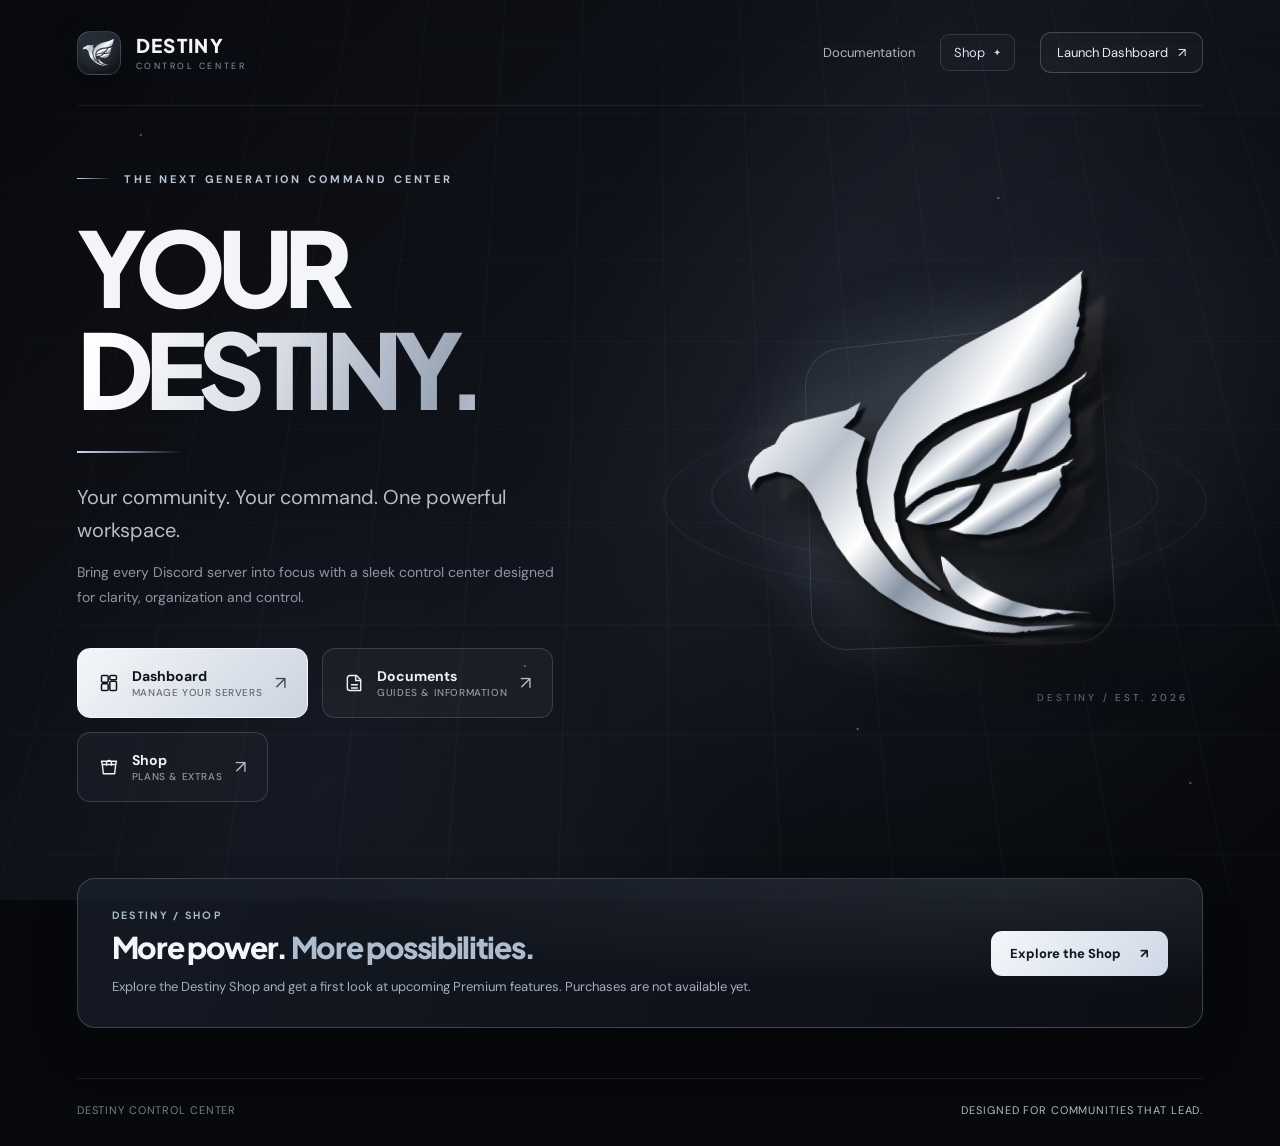
==== commit 806f6405: "Add Shop main menu button, navigation link and premium storefront teaser" ====
--- a/index.html
+++ b/index.html
@@ -96,6 +96,19 @@
 @keyframes ringpulse{0%,100%{opacity:.4}50%{opacity:.9}}
 @keyframes orbreathe{from{transform:scale(.94);opacity:.45}to{transform:scale(1.12);opacity:.95}}
 @keyframes scanpass{0%{left:-80%}100%{left:130%}}
+.nav-shop{padding:9px 13px;border:1px solid #e5f0fb23;border-radius:9px;background:#ffffff05;color:#d6e0ec;display:inline-flex;align-items:center;gap:8px;transition:border-color .2s,background .2s}
+.nav-shop:hover{border-color:#d8e5f17a;background:#ffffff11}
+.nav-shop span{color:#c8d3e2;font-size:10px}
+.shop-action{background:linear-gradient(115deg,#71829b14,#ffffff05)}
+.shop-preview{display:flex;align-items:center;justify-content:space-between;gap:25px;padding:30px 34px;margin:0 0 50px;border-radius:18px;border:1px solid #d5e0f134;background:radial-gradient(ellipse at 85% 0%,#d0e3ff19,transparent 54%),linear-gradient(110deg,#1b2230aa,#0e1118b3);box-shadow:0 22px 50px #0003}
+.shop-label{font:700 10px 'Plus Jakarta Sans',sans-serif;letter-spacing:.23em;color:#adbdcf;margin-bottom:8px}
+.shop-preview h2{font:800 clamp(20px,2.35vw,30px)/1.25 'Plus Jakarta Sans',sans-serif;letter-spacing:-.045em;margin:0 0 10px}
+.shop-preview h2 span{color:#aebdce}
+.shop-preview p{max-width:650px;color:#a4afbd;line-height:1.6;margin:0;font-size:13px}
+.shop-preview-link{border-radius:11px;padding:14px 19px;display:flex;align-items:center;gap:19px;justify-content:space-between;white-space:nowrap;background:linear-gradient(125deg,#f4f7fb,#ced8e5);color:#121820;font-weight:800;font-size:13px;transition:transform .22s,box-shadow .22s}
+.shop-preview-link:hover{transform:translateY(-3px);box-shadow:0 13px 35px #0005}
+@media(max-width:760px){.shop-preview{flex-direction:column;align-items:stretch;margin-bottom:27px;padding:25px}.shop-preview-link{justify-content:center}.nav-right .nav-shop{font-size:12px;padding:9px 10px}}
+@media(max-width:430px){.nav-right>a:first-child{display:none}.nav-right{gap:7px}.nav-right .nav-shop{display:inline-flex;font-size:12px}.shop-preview{padding:23px}.shop-preview h2{font-size:23px}}
 @media(max-width:1040px){.hero{grid-template-columns:1fr .9fr}.h1{font-size:clamp(59px,9.4vw,92px)}.hero-visual{min-height:390px}}
 @media(max-width:760px){nav{height:85px}.nav-right{gap:13px}.nav-right .nav-enter{padding:9px 11px}.brand-name{font-size:16px}.brand-sub{font-size:8px}.hero{display:flex;flex-direction:column-reverse;gap:0;padding:16px 0 46px;min-height:auto}.hero-visual{width:100%;min-height:300px;max-height:350px}.emblem-stage{width:min(330px,100%)}.visual-ring{width:330px}.visual-ring:nth-of-type(2){width:385px}.hero-copy{text-align:center;width:100%}.eyebrow{justify-content:center;margin-bottom:19px}.hero-line{margin:23px auto}.h1{font-size:clamp(56px,13vw,82px)}.lead,.sublead{margin-left:auto;margin-right:auto}.actions{justify-content:center}.visual-caption{display:none}footer{font-size:9px}.shell{padding:0 23px}}
 @media(max-width:430px){.nav-right>a:first-child{display:none}.action{width:100%;max-width:355px}.hero-visual{min-height:265px}.emblem-stage{width:285px}.hero-copy{margin-top:4px}.lead{font-size:17px}.sublead{font-size:13px}.h1{font-size:54px}footer span:last-child{display:none}}
@@ -110,7 +123,7 @@
  <span class="brand-icon"><img src="./assets/destiny-eagle.svg" alt=""></span>
  <span><span class="brand-name">DESTINY</span><span class="brand-sub" style="display:block">CONTROL CENTER</span></span>
 </a>
-<div class="nav-right"><a href="./documents.html">Documentation</a><a class="nav-enter" href="./dashboard.html">Launch Dashboard <span aria-hidden="true">↗</span></a></div>
+<div class="nav-right"><a href="./documents.html">Documentation</a><a href="./shop.html" class="nav-shop">Shop <span aria-hidden="true">✦</span></a><a class="nav-enter" href="./dashboard.html">Launch Dashboard <span aria-hidden="true">↗</span></a></div>
 </nav>
 <main class="hero">
 <section class="hero-copy">
@@ -122,6 +135,7 @@
  <div class="actions">
   <a class="action primary" href="./dashboard.html" aria-label="Enter Destiny dashboard"><svg viewBox="0 0 24 24" fill="none" stroke="currentColor" stroke-width="1.8" stroke-linecap="round" stroke-linejoin="round" aria-hidden="true"><rect x="3" y="3" width="8" height="8" rx="1.5"/><rect x="13" y="3" width="8" height="5" rx="1.5"/><rect x="13" y="10" width="8" height="11" rx="1.5"/><rect x="3" y="13" width="8" height="8" rx="1.5"/></svg><span class="action-copy">Dashboard<small>MANAGE YOUR SERVERS</small></span><span class="arrow" aria-hidden="true">↗</span></a>
   <a class="action secondary" href="./documents.html" aria-label="Open Destiny documents"><svg viewBox="0 0 24 24" fill="none" stroke="currentColor" stroke-width="1.7" stroke-linecap="round" stroke-linejoin="round" aria-hidden="true"><path d="M7 3h8l5 5v13H7a3 3 0 0 1-3-3V6a3 3 0 0 1 3-3Z"/><path d="M14 3v6h6M9 14h7M9 18h7"/></svg><span class="action-copy">Documents<small>GUIDES & INFORMATION</small></span><span class="arrow" aria-hidden="true">↗</span></a>
+  <a class="action secondary shop-action" href="./shop.html" aria-label="Explore Destiny Shop"><svg viewBox="0 0 24 24" fill="none" stroke="currentColor" stroke-width="1.7" stroke-linecap="round" stroke-linejoin="round" aria-hidden="true"><path d="M4 9h16l-1.2 11H5.2L4 9Z"/><path d="M9 10V7a3 3 0 0 1 6 0v3M4 9l-1-4h18l-1 4"/></svg><span class="action-copy">Shop<small>PLANS &amp; EXTRAS</small></span><span class="arrow" aria-hidden="true">↗</span></a>
  </div>
 </section>
 <div class="hero-visual" aria-label="Silver Destiny eagle symbol with subtle 3D animation">
@@ -135,10 +149,25 @@
  <span class="visual-caption">DESTINY / EST. 2026</span>
 </div>
 </main>
+<section class="shop-preview" aria-labelledby="shop-preview-title">
+ <div class="shop-preview-copy"><div class="shop-label">DESTINY / SHOP</div><h2 id="shop-preview-title">More power. <span>More possibilities.</span></h2><p>Explore the Destiny Shop and get a first look at upcoming Premium features. Purchases are not available yet.</p></div>
+ <a class="shop-preview-link" href="./shop.html">Explore the Shop <span aria-hidden="true">↗</span></a>
+</section>
 <footer><span>DESTINY CONTROL CENTER</span><span>DESIGNED FOR COMMUNITIES THAT LEAD.</span></footer>
 </div>
 <script>
 (function(){
+ // Existing FadeHost deployments may still return the OAuth ticket to the
+ // previous dashboard root. Forward it to the real authenticated dashboard
+ // without modifying, logging, or retaining the single-use ticket.
+ const params=new URLSearchParams(location.search);
+ if(params.has('destiny_ticket') || params.has('destiny_error')){
+   const url=new URL('./dashboard.html',location.href);
+   url.search=location.search;
+   url.hash=location.hash||'#My%20Servers';
+   location.replace(url.toString());
+   return;
+ }
  const stage=document.getElementById('eagle-stage');
  if(!stage || window.matchMedia('(prefers-reduced-motion: reduce)').matches || !window.matchMedia('(hover: hover)').matches)return;
  const visual=stage.closest('.hero-visual');
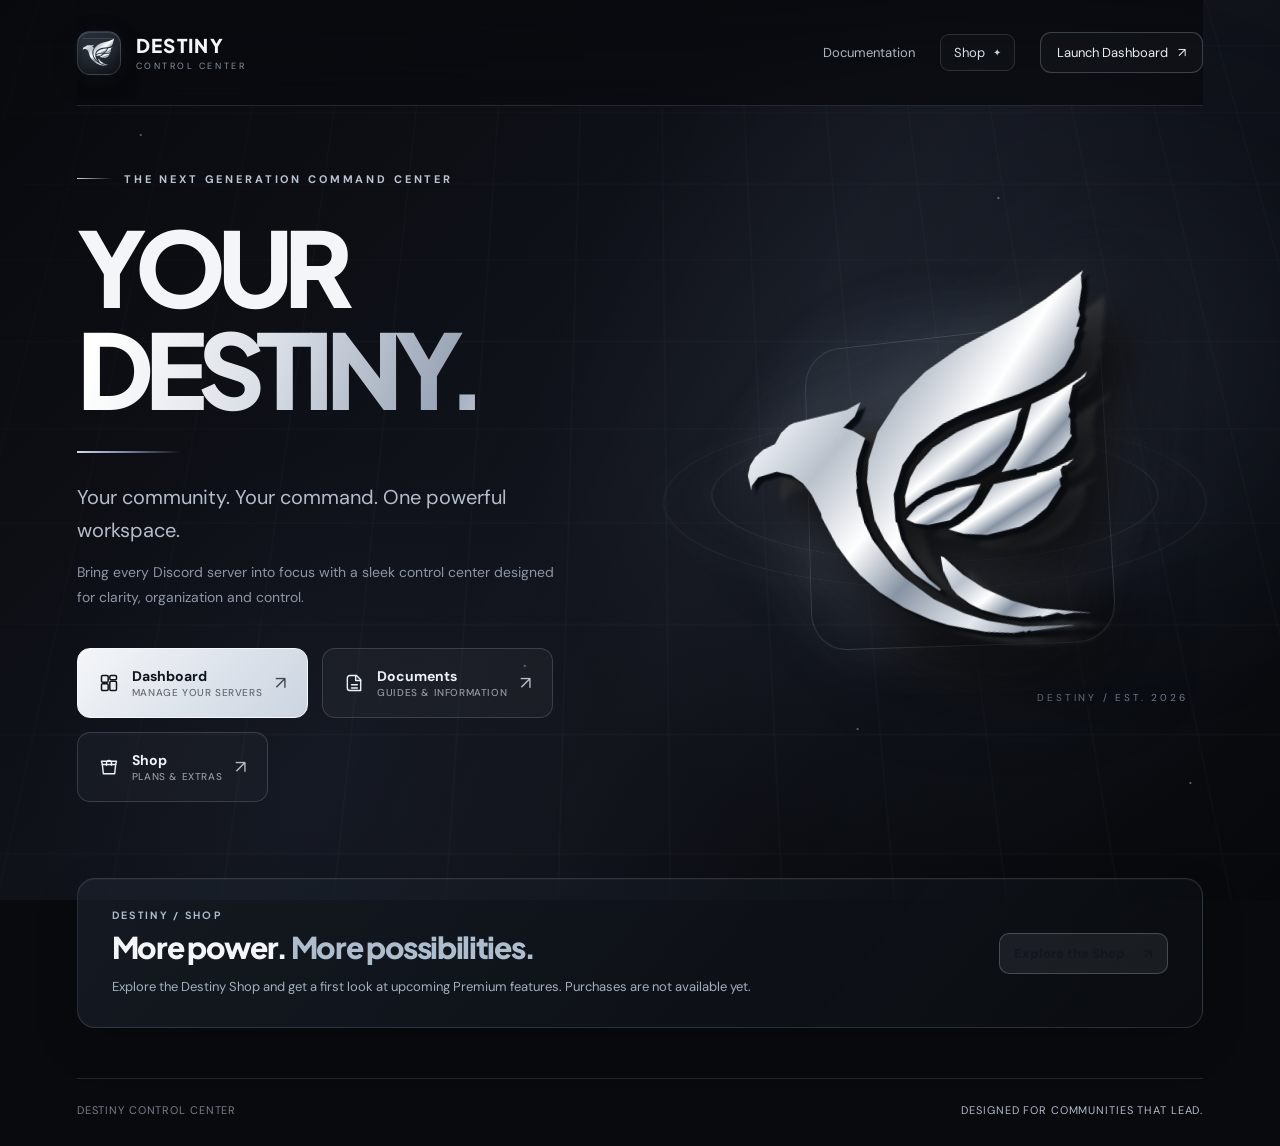
==== commit 15c7635e: "Apply shared Destiny design refinement" ====
--- a/index.html
+++ b/index.html
@@ -114,7 +114,7 @@
 @media(max-width:430px){.nav-right>a:first-child{display:none}.action{width:100%;max-width:355px}.hero-visual{min-height:265px}.emblem-stage{width:285px}.hero-copy{margin-top:4px}.lead{font-size:17px}.sublead{font-size:13px}.h1{font-size:54px}footer span:last-child{display:none}}
 @media(prefers-reduced-motion:reduce){*,*::before,*::after{scroll-behavior:auto!important;animation:none!important;transition:none!important}}
 </style>
-</head>
+<link rel="stylesheet" href="./assets/site-refinement.css?v=1"></head>
 <body>
 <div class="bg" aria-hidden="true"><div class="orb"></div><div class="scan"></div></div>
 <div class="shell">
--- a/assets/site-refinement.css
+++ b/assets/site-refinement.css
@@ -0,0 +1,101 @@
+
+/* Shared Destiny visual language for the public pages. */
+:root {
+  --destiny-ice: #dce6f4;
+  --destiny-edge: rgba(194, 210, 232, .18);
+  --destiny-muted: #9ba8ba;
+  --destiny-glass: rgba(17, 21, 28, .72);
+}
+html { scrollbar-color: #465366 #080a0e; }
+body {
+  background-color: #080a0e;
+  background-attachment: fixed;
+}
+::selection { background: #c5d2e5; color: #080b10; }
+a, button { -webkit-tap-highlight-color: transparent; }
+a:focus-visible, button:focus-visible, summary:focus-visible {
+  outline: 2px solid #d4e1f3;
+  outline-offset: 4px;
+  border-radius: 7px;
+}
+.bg, .bg-grid { pointer-events: none; }
+nav, .nav {
+  position: sticky;
+  top: 0;
+  z-index: 20;
+  backdrop-filter: blur(20px) saturate(125%);
+  -webkit-backdrop-filter: blur(20px) saturate(125%);
+  background: linear-gradient(180deg, rgba(8,10,14,.91), rgba(8,10,14,.72));
+  border-bottom-color: rgba(204, 218, 239, .14);
+}
+.brand-icon, .brand img {
+  box-shadow: inset 0 1px rgba(255,255,255,.12), 0 8px 24px rgba(0,0,0,.26), 0 0 24px rgba(180,199,229,.055);
+}
+.brand-icon img, .brand img { filter: drop-shadow(0 2px 7px rgba(218,231,249,.18)); }
+.nav-right a, .nav-links a, .nav-actions a, .back {
+  transition: color .2s ease, border-color .2s ease, background .2s ease, transform .2s ease, box-shadow .2s ease;
+}
+.nav-right a:hover, .nav-links a:hover { color: #fff; }
+.nav-right .nav-enter:hover, .nav-shop:hover, .nav-cta:hover, .nav-actions a:hover, .back:hover {
+  border-color: rgba(221,233,249,.58);
+  box-shadow: 0 8px 25px rgba(0,0,0,.2), 0 0 20px rgba(183,203,233,.055);
+}
+.action, .btn, .cta a, .nav-cta, .nav-enter, .shop-preview-link {
+  position: relative;
+  isolation: isolate;
+  overflow: hidden;
+}
+.action:focus-visible, .btn:focus-visible, .cta a:focus-visible {
+  outline-offset: 4px;
+}
+.hero-copy, .hero-visual, .hero-art, .shop-preview, .plan, .feature, .tile, .note, .cta {
+  will-change: auto;
+}
+.hero-visual, .hero-art { filter: drop-shadow(0 16px 32px rgba(0,0,0,.13)); }
+.plan, .feature, .tile {
+  box-shadow: 0 14px 38px rgba(0,0,0,.12), inset 0 1px rgba(255,255,255,.025);
+}
+.plan:hover, .feature:hover, .tile:hover {
+  box-shadow: 0 20px 48px rgba(0,0,0,.24), 0 0 25px rgba(185,204,232,.055), inset 0 1px rgba(255,255,255,.04);
+}
+.plan.premium {
+  box-shadow: 0 22px 55px rgba(0,0,0,.28), 0 0 38px rgba(173,196,229,.075), inset 0 1px rgba(255,255,255,.075);
+}
+.notice, .note, .cta, .final {
+  box-shadow: inset 0 1px rgba(255,255,255,.035), 0 12px 34px rgba(0,0,0,.12);
+}
+.section { scroll-margin-top: 110px; }
+.layout section { scroll-margin-top: 112px; }
+aside a[aria-current="location"] {
+  color: #f4f7fc;
+  background: linear-gradient(100deg, rgba(196,213,238,.12), rgba(196,213,238,.035));
+  box-shadow: inset 2px 0 #c4d2e5, inset 0 0 0 1px rgba(210,225,246,.06);
+}
+.faq details { transition: background .2s ease, border-color .2s ease; }
+.faq details[open] { background: linear-gradient(90deg, rgba(190,208,235,.045), transparent 75%); }
+.faq summary { padding: 2px 4px; }
+.faq summary::after { transition: transform .2s ease; }
+.faq details[open] summary::after { transform: rotate(180deg); }
+footer { border-top-color: rgba(203,217,237,.14); }
+.shop-preview {
+  border: 1px solid rgba(194,210,232,.16);
+  border-radius: 18px;
+  background: linear-gradient(130deg, rgba(28,35,46,.62), rgba(12,15,20,.45));
+  box-shadow: inset 0 1px rgba(255,255,255,.035), 0 18px 45px rgba(0,0,0,.16);
+}
+.shop-preview-link {
+  border: 1px solid rgba(197,214,239,.25);
+  border-radius: 10px;
+  padding: 11px 14px;
+  background: rgba(225,235,249,.07);
+  transition: transform .2s ease, border-color .2s ease, background .2s ease;
+}
+.shop-preview-link:hover { transform: translateY(-2px); border-color: rgba(221,233,249,.55); background: rgba(225,235,249,.12); }
+@media (max-width: 780px) {
+  nav, .nav { position: relative; top: auto; }
+  .section, .layout section { scroll-margin-top: 24px; }
+}
+@media (prefers-reduced-motion: reduce) {
+  html { scroll-behavior: auto; }
+  *, *::before, *::after { animation-duration: .01ms !important; animation-iteration-count: 1 !important; transition-duration: .01ms !important; }
+}
